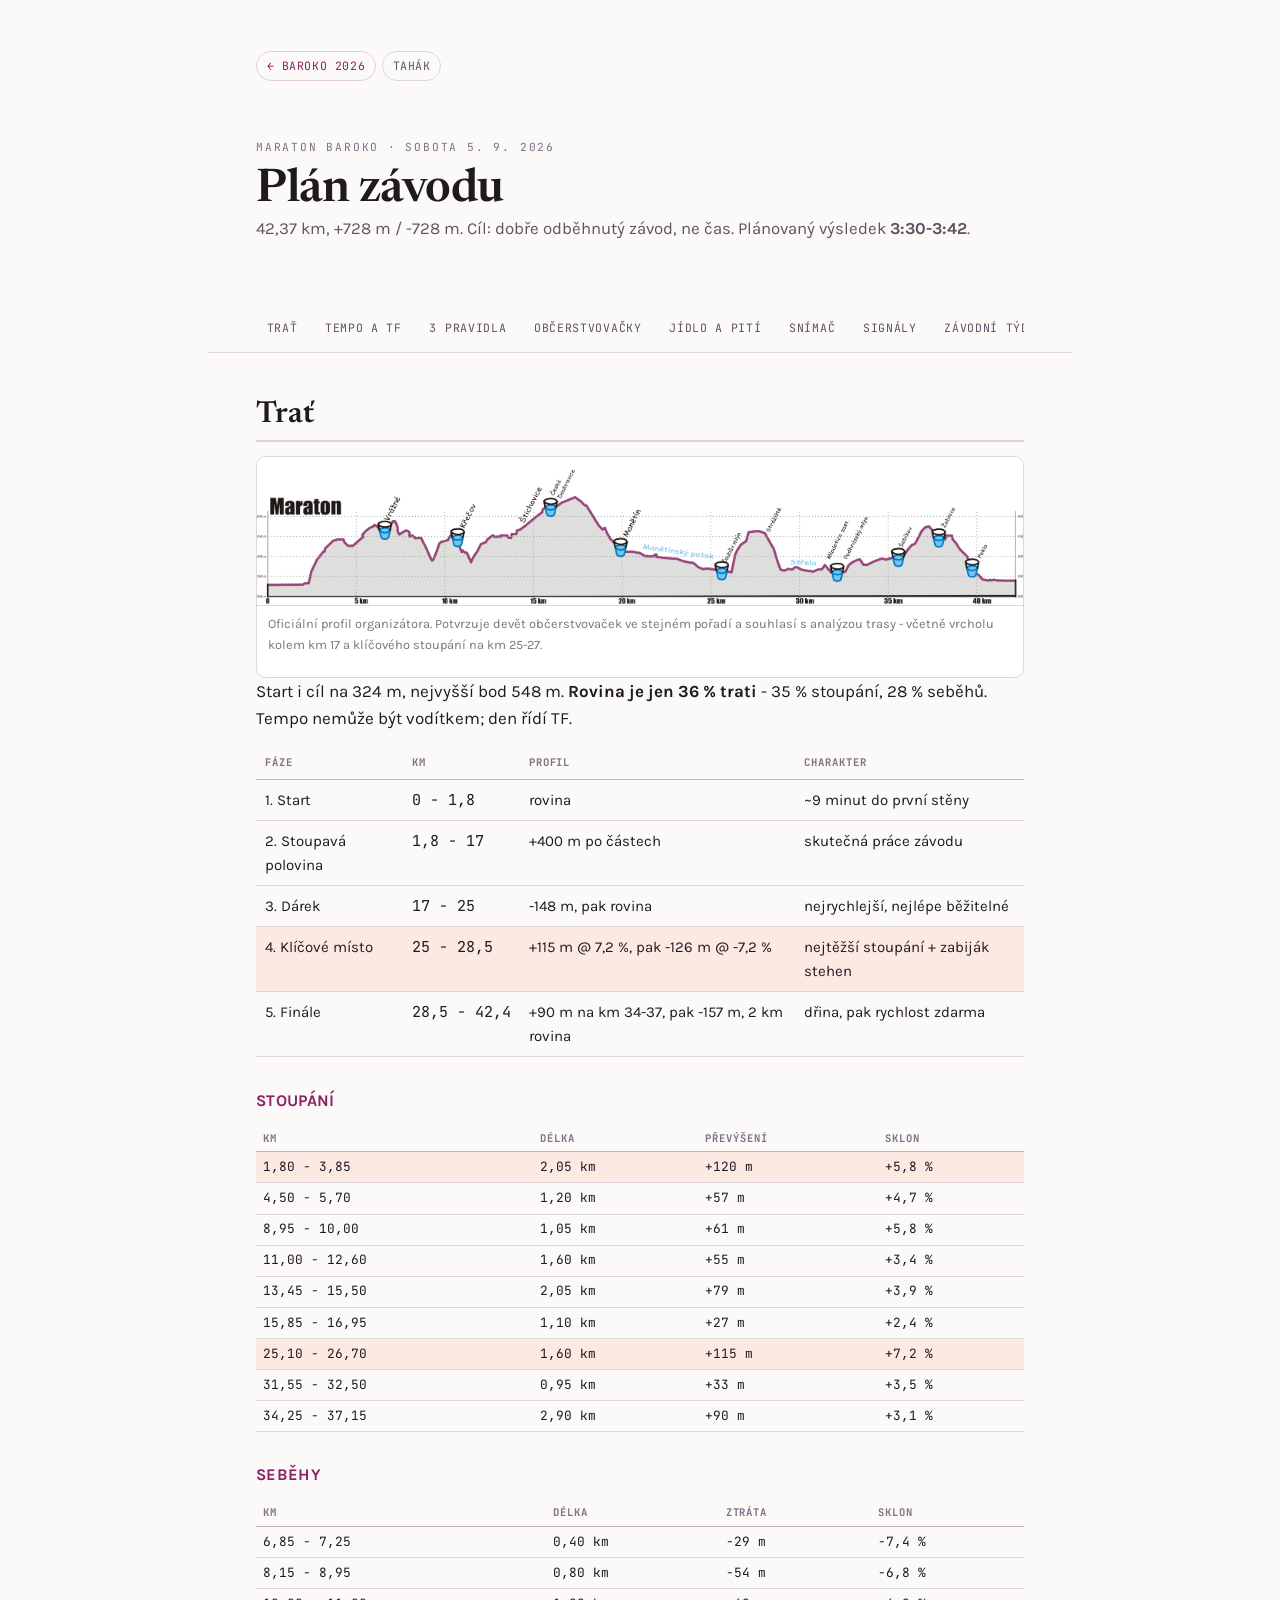
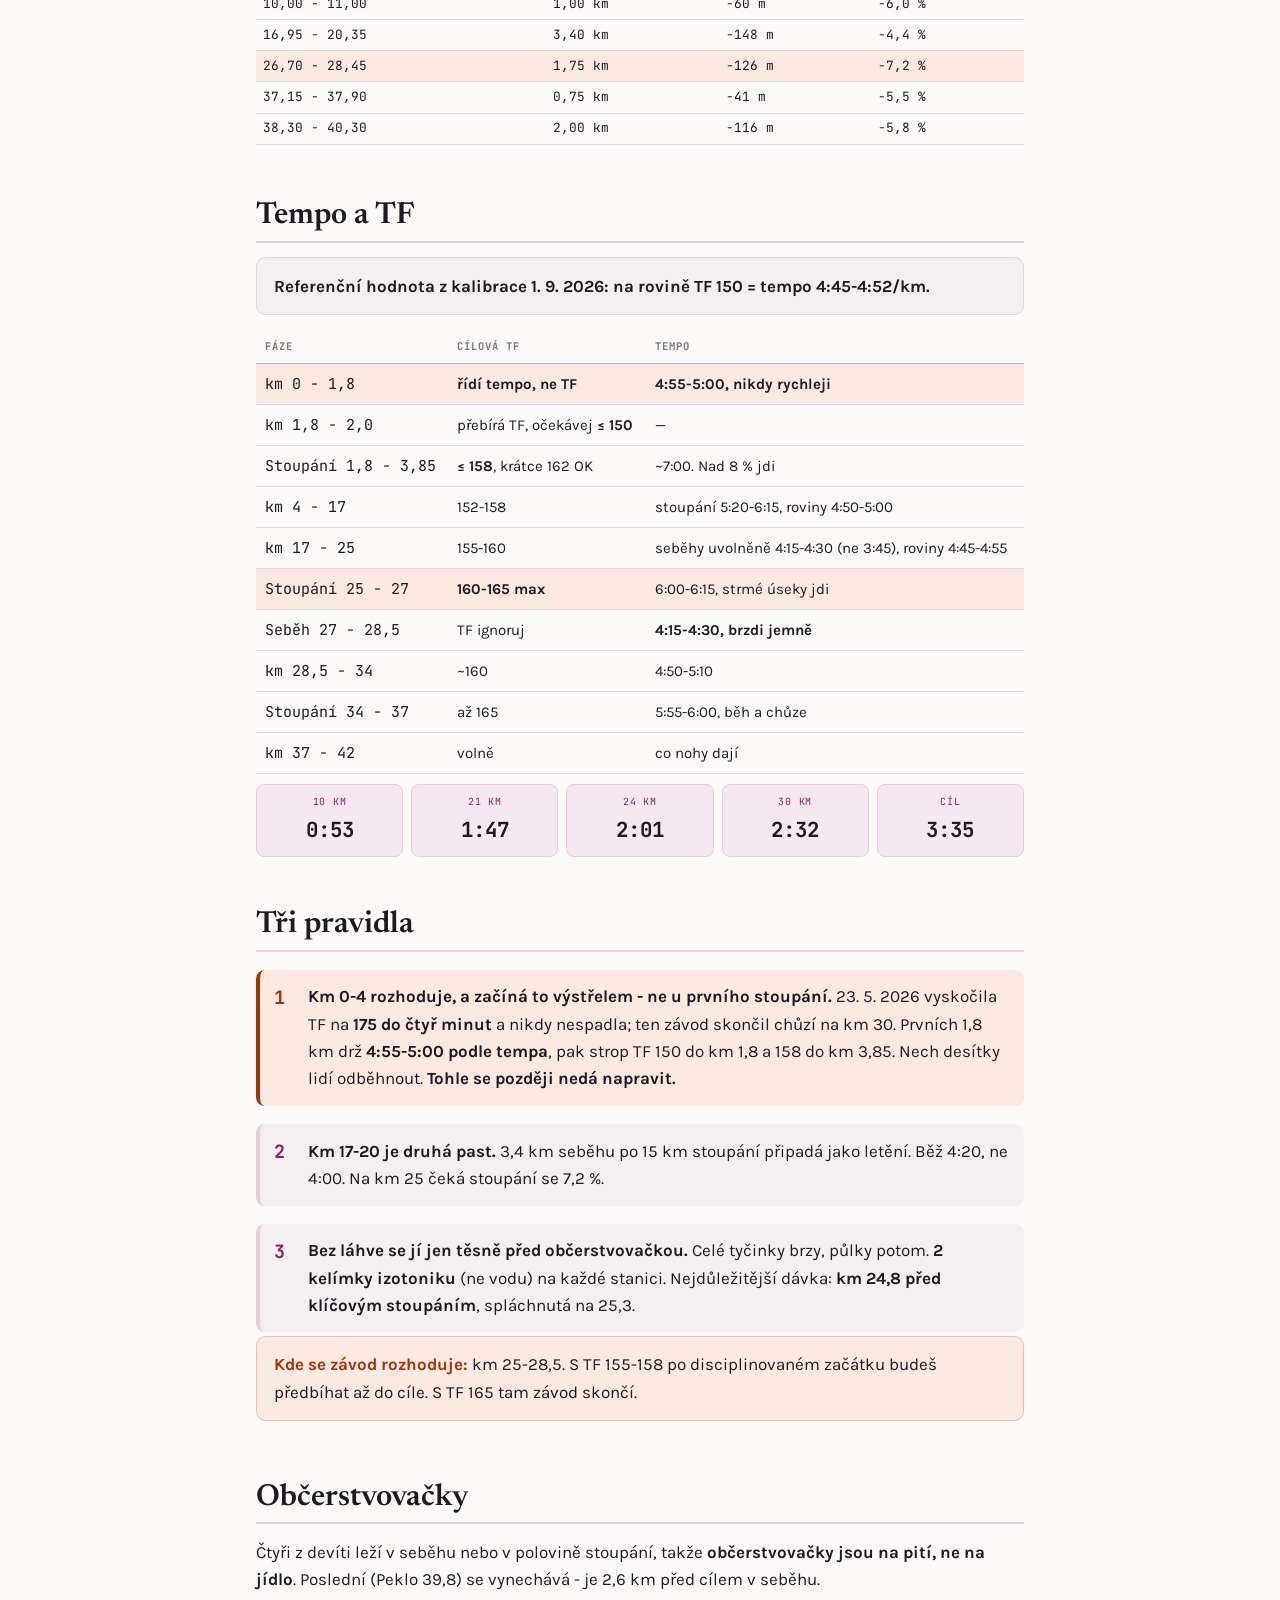
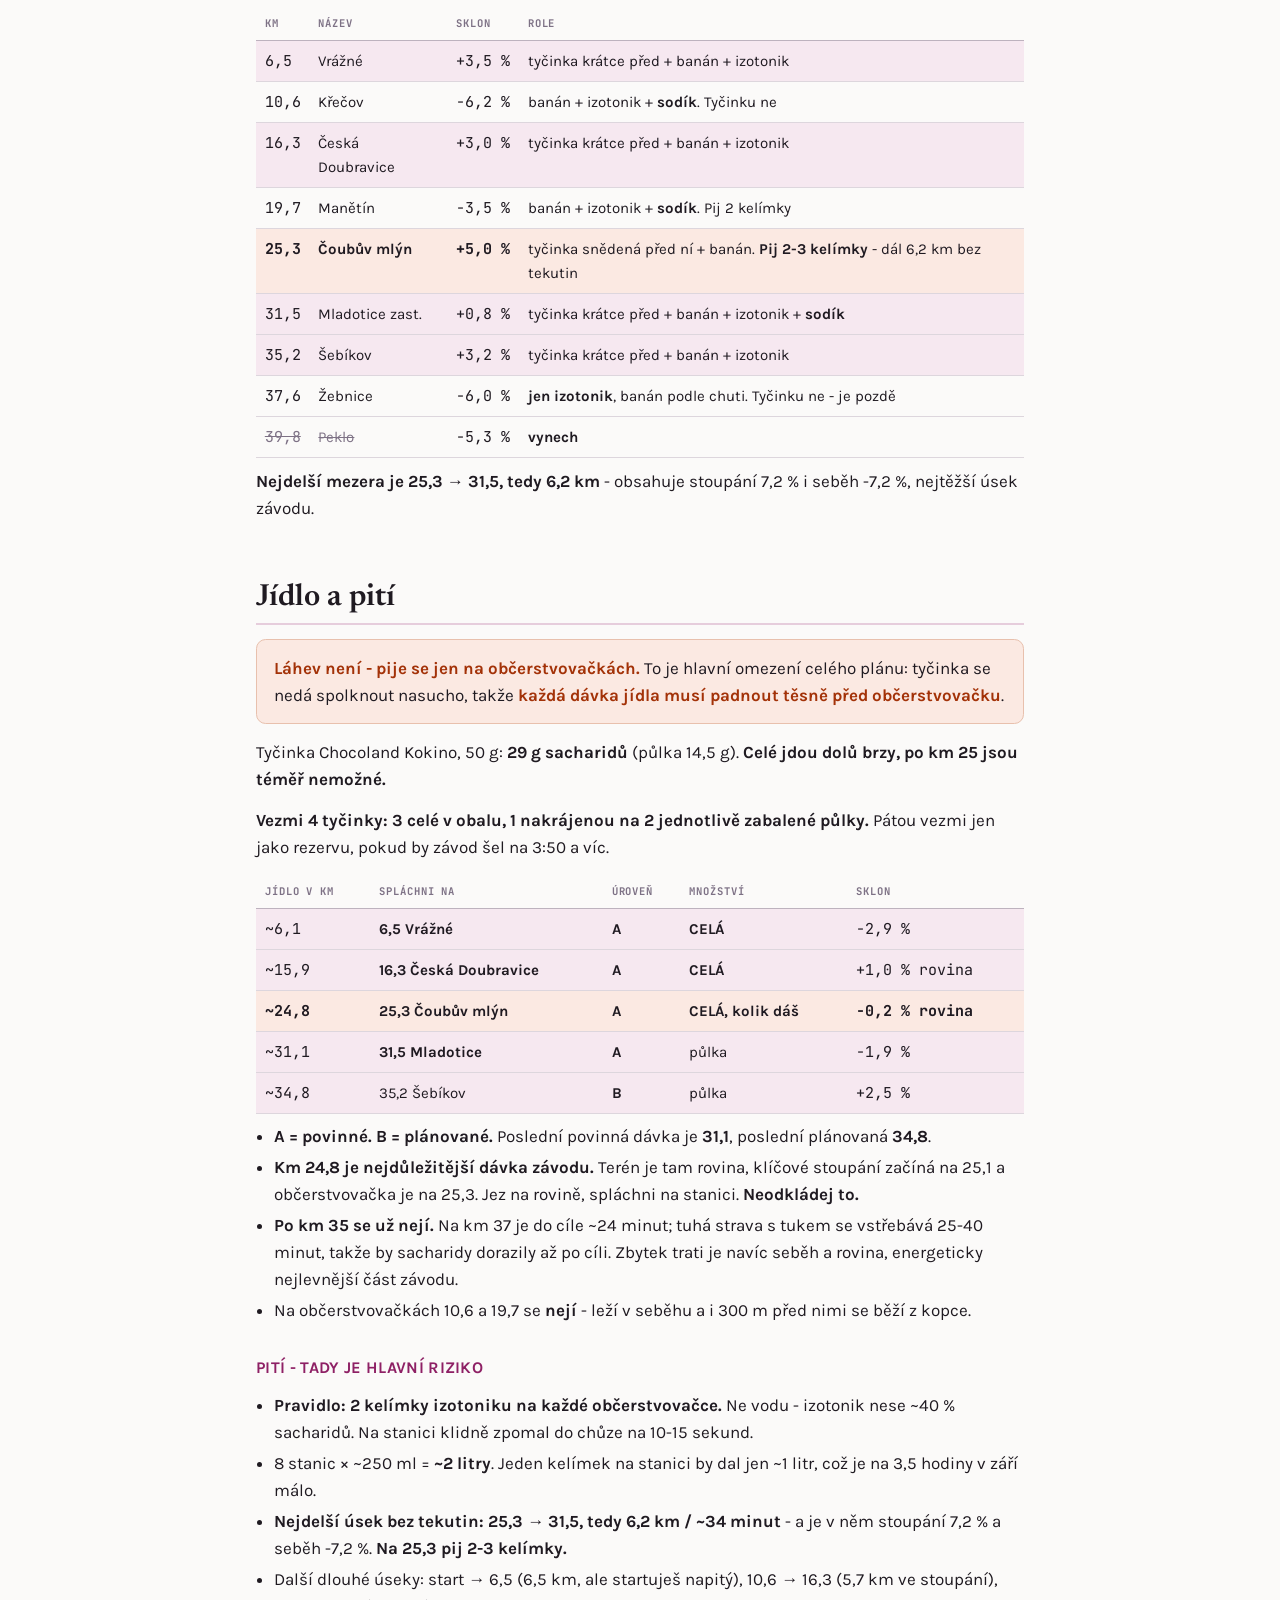
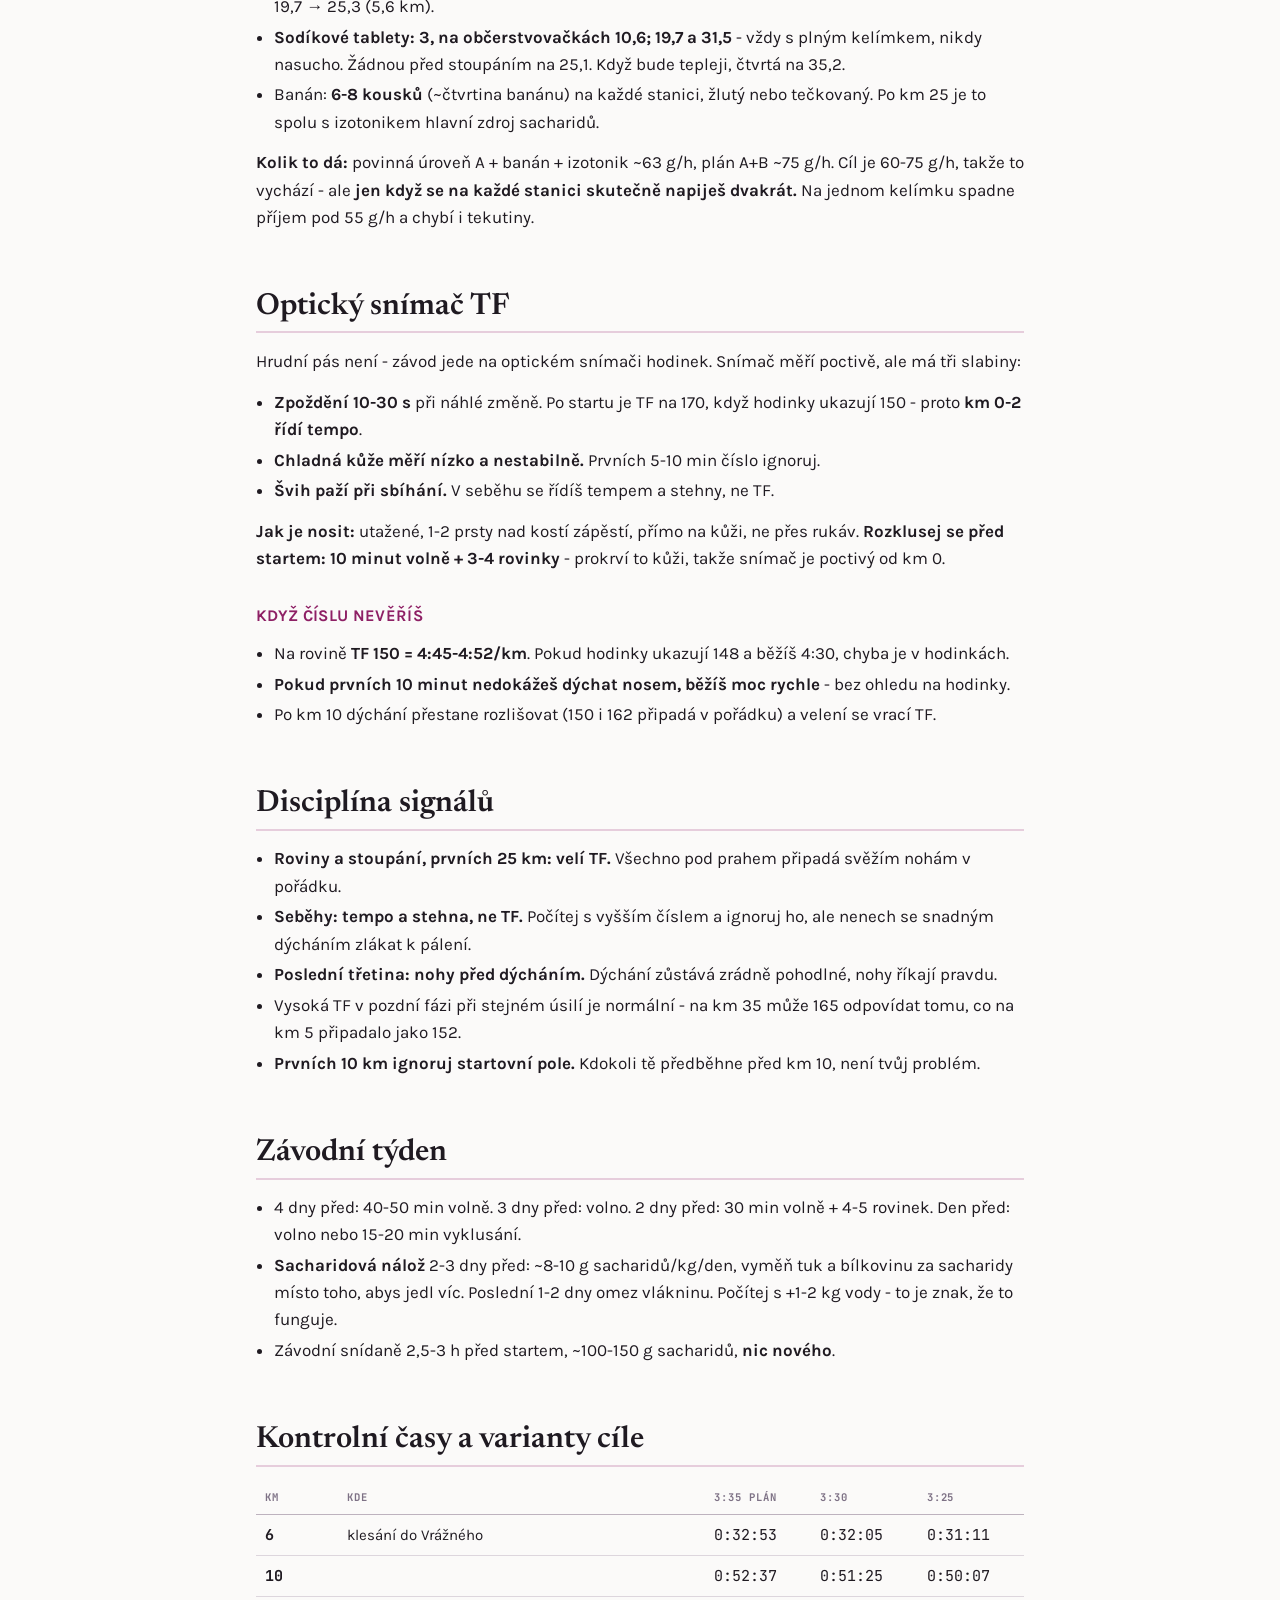
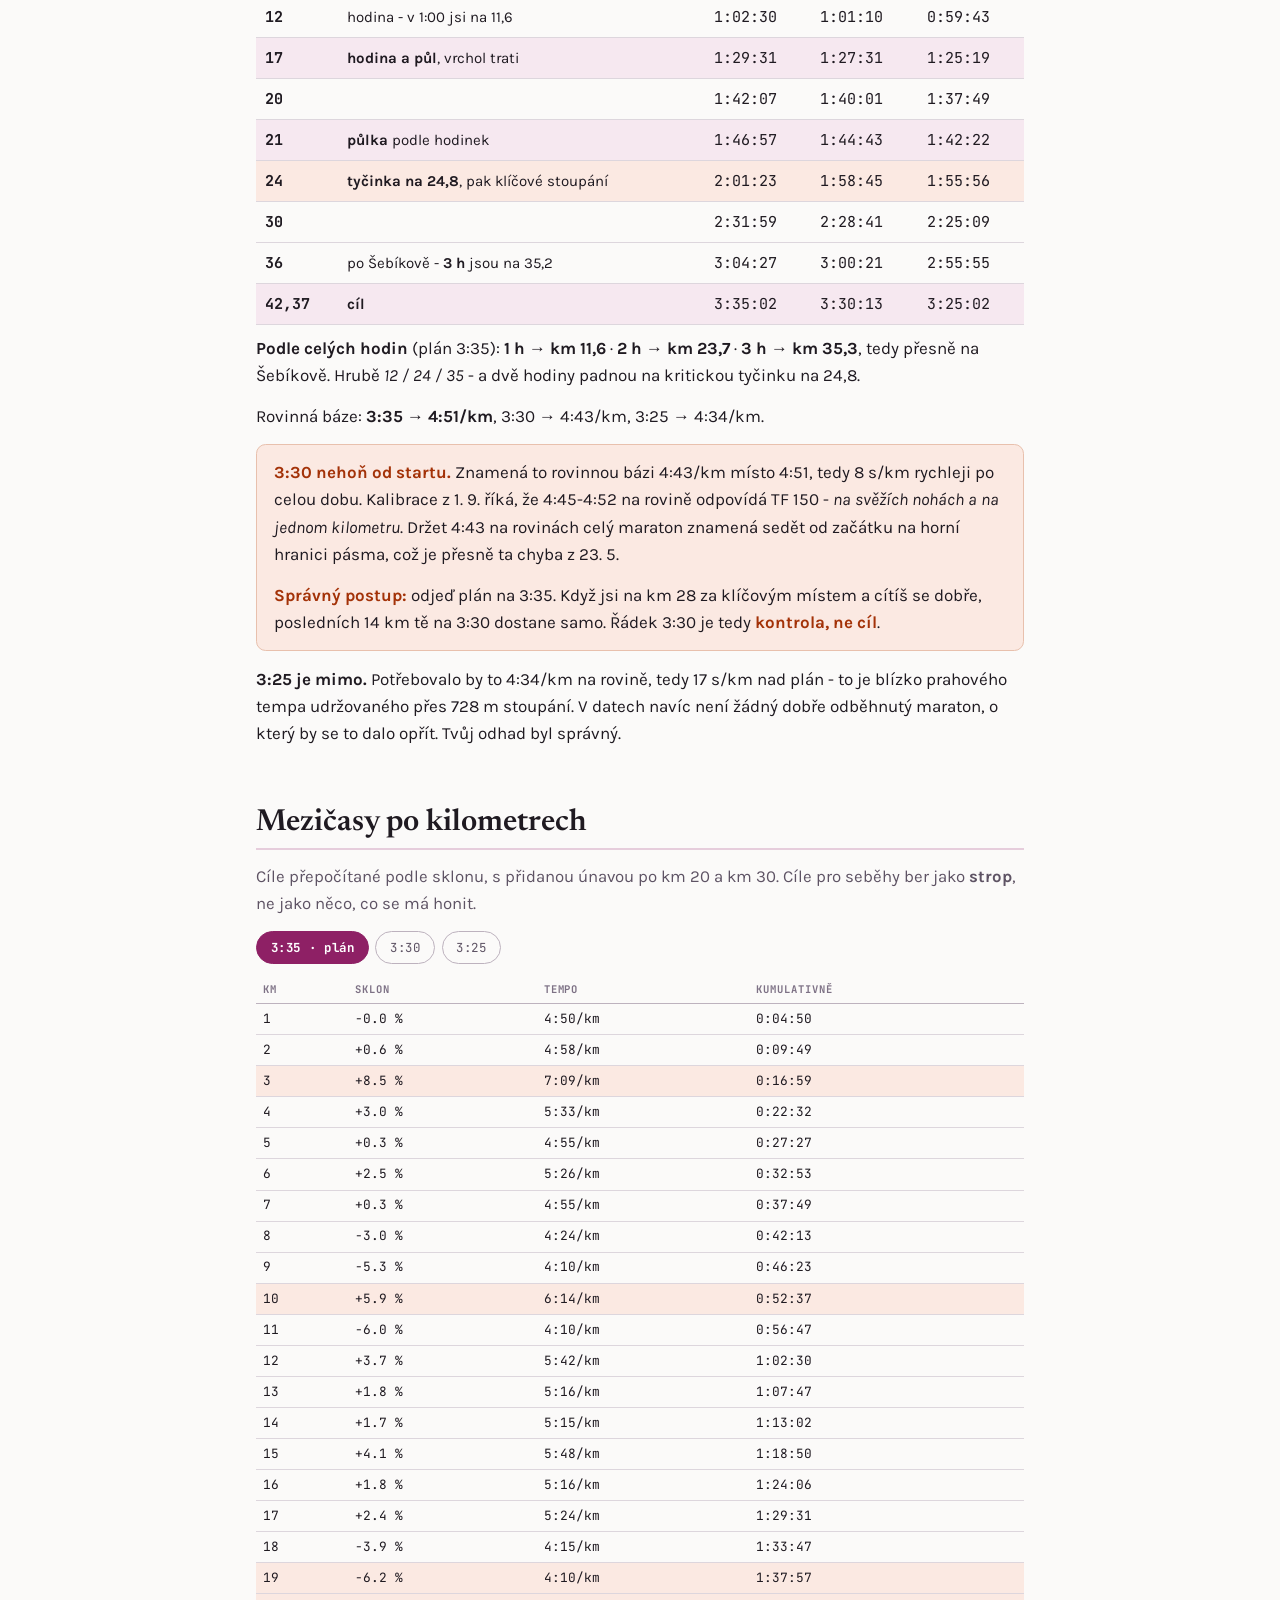
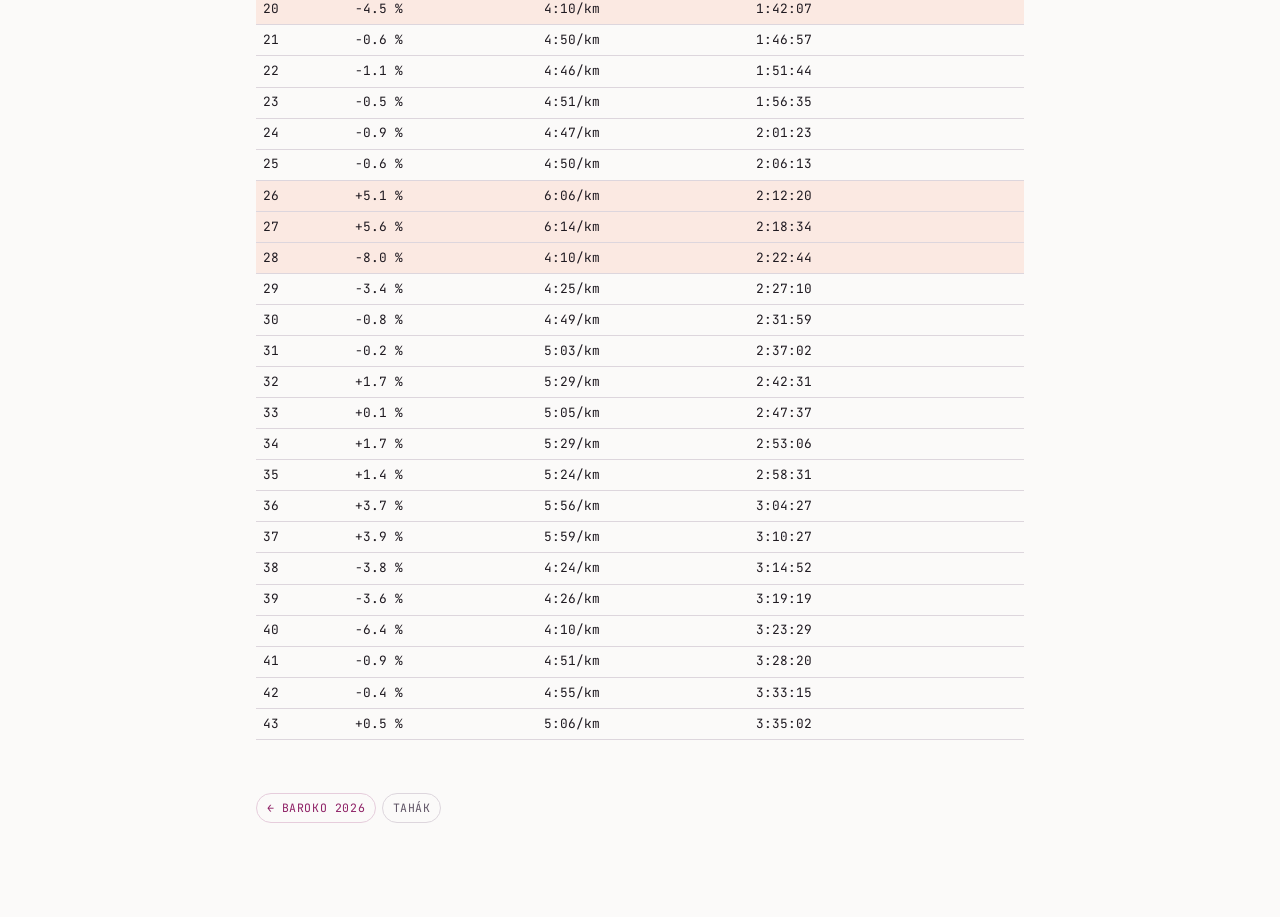
==== plan.html @ 197701ce "Kontrolni body: pridan km 17, odebran km 14, km 38 -> 36 Km 17 vychazi 1:29:31, tedy hodina a pul, a" ====
<!DOCTYPE html>
<html lang="cs">
<head>
<meta charset="utf-8">
<meta name="viewport" content="width=device-width, initial-scale=1">
<title>Plán závodu - Baroko 2026</title>
<link rel="preconnect" href="https://fonts.googleapis.com">
<link rel="preconnect" href="https://fonts.gstatic.com" crossorigin>
<link rel="stylesheet" href="https://fonts.googleapis.com/css2?family=Newsreader:ital,opsz,wght@0,6..72,400;0,6..72,600;1,6..72,400&family=Karla:wght@400;500;700&family=JetBrains+Mono:wght@400;500;700&display=swap">
<link rel="stylesheet" href="style.css">
</head>
<body>
<div class="sheet">

<p class="crumb"><a class="home" href="index.html">&larr; Baroko 2026</a><a href="tahak.html">Tahák</a></p>

<header>
  <p class="kicker">Maraton Baroko &middot; sobota 5. 9. 2026</p>
  <h1>Plán závodu</h1>
  <p class="lede">42,37 km, +728 m / -728 m. Cíl: dobře odběhnutý závod, ne čas.
  Plánovaný výsledek <strong>3:30-3:42</strong>.</p>
</header>

<nav class="top"><ul>
  <li><a href="#trat">Trať</a></li>
  <li><a href="#tempo">Tempo a TF</a></li>
  <li><a href="#pravidla">3 pravidla</a></li>
  <li><a href="#stanice">Občerstvovačky</a></li>
  <li><a href="#jidlo">Jídlo a pití</a></li>
  <li><a href="#snimac">Snímač</a></li>
  <li><a href="#signaly">Signály</a></li>
  <li><a href="#tyden">Závodní týden</a></li>
  <li><a href="#cile">Varianty cíle</a></li>
  <li><a href="#mezicasy">Mezičasy</a></li>
</ul></nav>

<section id="trat">
  <h2>Trať</h2>
  <div class="figure">
    <img src="profile_maraton.png" alt="Profil trati maratonu Baroko s vyznačenými občerstvovačkami">
    <p class="figcap">Oficiální profil organizátora. Potvrzuje devět občerstvovaček ve stejném
      pořadí a souhlasí s analýzou trasy - včetně vrcholu kolem km 17 a klíčového stoupání na km 25-27.</p>
  </div>
  <p>Start i cíl na 324 m, nejvyšší bod 548 m. <strong>Rovina je jen 36 % trati</strong> -
  35 % stoupání, 28 % seběhů. Tempo nemůže být vodítkem; den řídí TF.</p>
  <div class="tw"><table>
    <thead><tr><th>Fáze</th><th class="num">km</th><th>Profil</th><th>Charakter</th></tr></thead>
    <tbody>
      <tr><td>1. Start</td><td class="num">0 - 1,8</td><td>rovina</td><td>~9 minut do první stěny</td></tr>
      <tr><td>2. Stoupavá polovina</td><td class="num">1,8 - 17</td><td>+400 m po částech</td><td>skutečná práce závodu</td></tr>
      <tr><td>3. Dárek</td><td class="num">17 - 25</td><td>-148 m, pak rovina</td><td>nejrychlejší, nejlépe běžitelné</td></tr>
      <tr class="crit"><td>4. Klíčové místo</td><td class="num">25 - 28,5</td><td>+115 m @ 7,2 %, pak -126 m @ -7,2 %</td><td>nejtěžší stoupání + zabiják stehen</td></tr>
      <tr><td>5. Finále</td><td class="num">28,5 - 42,4</td><td>+90 m na km 34-37, pak -157 m, 2 km rovina</td><td>dřina, pak rychlost zdarma</td></tr>
    </tbody>
  </table></div>

  <h3>Stoupání</h3>
  <div class="tw"><table class="compact">
    <thead><tr><th class="num">km</th><th class="num">Délka</th><th class="num">Převýšení</th><th class="num">Sklon</th></tr></thead>
    <tbody>
      <tr class="crit"><td class="num">1,80 - 3,85</td><td class="num">2,05 km</td><td class="num">+120 m</td><td class="num">+5,8 %</td></tr>
      <tr><td class="num">4,50 - 5,70</td><td class="num">1,20 km</td><td class="num">+57 m</td><td class="num">+4,7 %</td></tr>
      <tr><td class="num">8,95 - 10,00</td><td class="num">1,05 km</td><td class="num">+61 m</td><td class="num">+5,8 %</td></tr>
      <tr><td class="num">11,00 - 12,60</td><td class="num">1,60 km</td><td class="num">+55 m</td><td class="num">+3,4 %</td></tr>
      <tr><td class="num">13,45 - 15,50</td><td class="num">2,05 km</td><td class="num">+79 m</td><td class="num">+3,9 %</td></tr>
      <tr><td class="num">15,85 - 16,95</td><td class="num">1,10 km</td><td class="num">+27 m</td><td class="num">+2,4 %</td></tr>
      <tr class="crit"><td class="num">25,10 - 26,70</td><td class="num">1,60 km</td><td class="num">+115 m</td><td class="num">+7,2 %</td></tr>
      <tr><td class="num">31,55 - 32,50</td><td class="num">0,95 km</td><td class="num">+33 m</td><td class="num">+3,5 %</td></tr>
      <tr><td class="num">34,25 - 37,15</td><td class="num">2,90 km</td><td class="num">+90 m</td><td class="num">+3,1 %</td></tr>
    </tbody>
  </table></div>

  <h3>Seběhy</h3>
  <div class="tw"><table class="compact">
    <thead><tr><th class="num">km</th><th class="num">Délka</th><th class="num">Ztráta</th><th class="num">Sklon</th></tr></thead>
    <tbody>
      <tr><td class="num">6,85 - 7,25</td><td class="num">0,40 km</td><td class="num">-29 m</td><td class="num">-7,4 %</td></tr>
      <tr><td class="num">8,15 - 8,95</td><td class="num">0,80 km</td><td class="num">-54 m</td><td class="num">-6,8 %</td></tr>
      <tr><td class="num">10,00 - 11,00</td><td class="num">1,00 km</td><td class="num">-60 m</td><td class="num">-6,0 %</td></tr>
      <tr><td class="num">16,95 - 20,35</td><td class="num">3,40 km</td><td class="num">-148 m</td><td class="num">-4,4 %</td></tr>
      <tr class="crit"><td class="num">26,70 - 28,45</td><td class="num">1,75 km</td><td class="num">-126 m</td><td class="num">-7,2 %</td></tr>
      <tr><td class="num">37,15 - 37,90</td><td class="num">0,75 km</td><td class="num">-41 m</td><td class="num">-5,5 %</td></tr>
      <tr><td class="num">38,30 - 40,30</td><td class="num">2,00 km</td><td class="num">-116 m</td><td class="num">-5,8 %</td></tr>
    </tbody>
  </table></div>
</section>

<section id="tempo">
  <h2>Tempo a TF</h2>
  <div class="box">
    <p><strong>Referenční hodnota z kalibrace 1. 9. 2026: na rovině TF 150 = tempo 4:45-4:52/km.</strong></p>
  </div>
  <div class="tw"><table>
    <thead><tr><th>Fáze</th><th>Cílová TF</th><th>Tempo</th></tr></thead>
    <tbody>
      <tr class="crit"><td class="num">km 0 - 1,8</td><td><strong>řídí tempo, ne TF</strong></td><td><strong>4:55-5:00, nikdy rychleji</strong></td></tr>
      <tr><td class="num">km 1,8 - 2,0</td><td>přebírá TF, očekávej <strong>&le; 150</strong></td><td>&mdash;</td></tr>
      <tr><td class="num">Stoupání 1,8 - 3,85</td><td><strong>&le; 158</strong>, krátce 162 OK</td><td>~7:00. Nad 8 % jdi</td></tr>
      <tr><td class="num">km 4 - 17</td><td>152-158</td><td>stoupání 5:20-6:15, roviny 4:50-5:00</td></tr>
      <tr><td class="num">km 17 - 25</td><td>155-160</td><td>seběhy uvolněně 4:15-4:30 (ne 3:45), roviny 4:45-4:55</td></tr>
      <tr class="crit"><td class="num">Stoupání 25 - 27</td><td><strong>160-165 max</strong></td><td>6:00-6:15, strmé úseky jdi</td></tr>
      <tr><td class="num">Seběh 27 - 28,5</td><td>TF ignoruj</td><td><strong>4:15-4:30, brzdi jemně</strong></td></tr>
      <tr><td class="num">km 28,5 - 34</td><td>~160</td><td>4:50-5:10</td></tr>
      <tr><td class="num">Stoupání 34 - 37</td><td>až 165</td><td>5:55-6:00, běh a chůze</td></tr>
      <tr><td class="num">km 37 - 42</td><td>volně</td><td>co nohy dají</td></tr>
    </tbody>
  </table></div>
  <div class="splits">
    <div><span class="k">10 km</span><span class="v">0:53</span></div>
    <div><span class="k">21 km</span><span class="v">1:47</span></div>
    <div><span class="k">24 km</span><span class="v">2:01</span></div>
    <div><span class="k">30 km</span><span class="v">2:32</span></div>
    <div><span class="k">cíl</span><span class="v">3:35</span></div>
  </div>
</section>

<section id="pravidla">
  <h2>Tři pravidla</h2>
  <ol class="rules">
    <li class="crit"><strong>Km 0-4 rozhoduje, a začíná to výstřelem - ne u prvního stoupání.</strong>
      23. 5. 2026 vyskočila TF na <strong>175 do čtyř minut</strong> a nikdy nespadla; ten závod
      skončil chůzí na km 30. Prvních 1,8 km drž <strong>4:55-5:00 podle tempa</strong>, pak strop
      TF 150 do km 1,8 a 158 do km 3,85. Nech desítky lidí odběhnout.
      <strong>Tohle se později nedá napravit.</strong></li>
    <li><strong>Km 17-20 je druhá past.</strong> 3,4 km seběhu po 15 km stoupání připadá jako
      letění. Běž 4:20, ne 4:00. Na km 25 čeká stoupání se 7,2 %.</li>
    <li><strong>Bez láhve se jí jen těsně před občerstvovačkou.</strong> Celé tyčinky brzy, půlky
      potom. <strong>2 kelímky izotoniku</strong> (ne vodu) na každé stanici. Nejdůležitější dávka:
      <strong>km 24,8 před klíčovým stoupáním</strong>, spláchnutá na 25,3.</li>
  </ol>
  <div class="box warn">
    <p><strong>Kde se závod rozhoduje:</strong> km 25-28,5. S TF 155-158 po disciplinovaném začátku
    budeš předbíhat až do cíle. S TF 165 tam závod skončí.</p>
  </div>
</section>

<section id="stanice">
  <h2>Občerstvovačky</h2>
  <p>Čtyři z devíti leží v seběhu nebo v polovině stoupání, takže <strong>občerstvovačky jsou na
  pití, ne na jídlo</strong>. Poslední (Peklo 39,8) se vynechává - je 2,6 km před cílem v seběhu.</p>
  <div class="tw"><table>
    <thead><tr><th class="num">km</th><th>Název</th><th class="num">Sklon</th><th>Role</th></tr></thead>
    <tbody>
      <tr class="eat"><td class="num">6,5</td><td>Vrážné</td><td class="num">+3,5 %</td><td>tyčinka krátce před + banán + izotonik</td></tr>
      <tr><td class="num">10,6</td><td>Křečov</td><td class="num">-6,2 %</td><td>banán + izotonik + <strong>sodík</strong>. Tyčinku ne</td></tr>
      <tr class="eat"><td class="num">16,3</td><td>Česká Doubravice</td><td class="num">+3,0 %</td><td>tyčinka krátce před + banán + izotonik</td></tr>
      <tr><td class="num">19,7</td><td>Manětín</td><td class="num">-3,5 %</td><td>banán + izotonik + <strong>sodík</strong>. Pij 2 kelímky</td></tr>
      <tr class="crit"><td class="num"><strong>25,3</strong></td><td><strong>Čoubův mlýn</strong></td><td class="num"><strong>+5,0 %</strong></td><td>tyčinka snědená před ní + banán. <strong>Pij 2-3 kelímky</strong> - dál 6,2 km bez tekutin</td></tr>
      <tr class="eat"><td class="num">31,5</td><td>Mladotice zast.</td><td class="num">+0,8 %</td><td>tyčinka krátce před + banán + izotonik + <strong>sodík</strong></td></tr>
      <tr class="eat"><td class="num">35,2</td><td>Šebíkov</td><td class="num">+3,2 %</td><td>tyčinka krátce před + banán + izotonik</td></tr>
      <tr><td class="num">37,6</td><td>Žebnice</td><td class="num">-6,0 %</td><td><strong>jen izotonik</strong>, banán podle chuti. Tyčinku ne - je pozdě</td></tr>
      <tr><td class="num"><s>39,8</s></td><td><s>Peklo</s></td><td class="num">-5,3 %</td><td><strong>vynech</strong></td></tr>
    </tbody>
  </table></div>
  <p><strong>Nejdelší mezera je 25,3 &rarr; 31,5, tedy 6,2 km</strong> - obsahuje stoupání 7,2 %
  i seběh -7,2 %, nejtěžší úsek závodu.</p>
</section>

<section id="jidlo">
  <h2>Jídlo a pití</h2>
  <div class="box warn">
    <p><strong>Láhev není - pije se jen na občerstvovačkách.</strong> To je hlavní omezení celého
    plánu: tyčinka se nedá spolknout nasucho, takže <strong>každá dávka jídla musí padnout těsně
    před občerstvovačku</strong>.</p>
  </div>
  <p>Tyčinka Chocoland Kokino, 50 g: <strong>29 g sacharidů</strong> (půlka 14,5 g).
  <strong>Celé jdou dolů brzy, po km 25 jsou téměř nemožné.</strong></p>
  <p><strong>Vezmi 4 tyčinky: 3 celé v obalu, 1 nakrájenou na 2 jednotlivě zabalené půlky.</strong>
  Pátou vezmi jen jako rezervu, pokud by závod šel na 3:50 a víc.</p>
  <div class="tw"><table>
    <thead><tr><th class="num">Jídlo v km</th><th>Spláchni na</th><th>Úroveň</th><th>Množství</th><th class="num">Sklon</th></tr></thead>
    <tbody>
      <tr class="eat"><td class="num">~6,1</td><td><strong>6,5 Vrážné</strong></td><td><strong>A</strong></td><td><strong>CELÁ</strong></td><td class="num">-2,9 %</td></tr>
      <tr class="eat"><td class="num">~15,9</td><td><strong>16,3 Česká Doubravice</strong></td><td><strong>A</strong></td><td><strong>CELÁ</strong></td><td class="num">+1,0 % rovina</td></tr>
      <tr class="crit"><td class="num"><strong>~24,8</strong></td><td><strong>25,3 Čoubův mlýn</strong></td><td><strong>A</strong></td><td><strong>CELÁ, kolik dáš</strong></td><td class="num"><strong>-0,2 % rovina</strong></td></tr>
      <tr class="eat"><td class="num">~31,1</td><td><strong>31,5 Mladotice</strong></td><td><strong>A</strong></td><td>půlka</td><td class="num">-1,9 %</td></tr>
      <tr class="eat"><td class="num">~34,8</td><td>35,2 Šebíkov</td><td><strong>B</strong></td><td>půlka</td><td class="num">+2,5 %</td></tr>
    </tbody>
  </table></div>
  <ul>
    <li><strong>A = povinné. B = plánované.</strong> Poslední povinná dávka je <strong>31,1</strong>,
      poslední plánovaná <strong>34,8</strong>.</li>
    <li><strong>Km 24,8 je nejdůležitější dávka závodu.</strong> Terén je tam rovina, klíčové
      stoupání začíná na 25,1 a občerstvovačka je na 25,3. Jez na rovině, spláchni na stanici.
      <strong>Neodkládej to.</strong></li>
    <li><strong>Po km 35 se už nejí.</strong> Na km 37 je do cíle ~24 minut; tuhá strava s tukem se
      vstřebává 25-40 minut, takže by sacharidy dorazily až po cíli. Zbytek trati je navíc seběh a
      rovina, energeticky nejlevnější část závodu.</li>
    <li>Na občerstvovačkách 10,6 a 19,7 se <strong>nejí</strong> - leží v seběhu a i 300 m před nimi
      se běží z kopce.</li>
  </ul>

  <h3>Pití - tady je hlavní riziko</h3>
  <ul>
    <li><strong>Pravidlo: 2 kelímky izotoniku na každé občerstvovačce.</strong> Ne vodu - izotonik
      nese ~40 % sacharidů. Na stanici klidně zpomal do chůze na 10-15 sekund.</li>
    <li>8 stanic &times; ~250 ml = <strong>~2 litry</strong>. Jeden kelímek na stanici by dal jen
      ~1 litr, což je na 3,5 hodiny v září málo.</li>
    <li><strong>Nejdelší úsek bez tekutin: 25,3 &rarr; 31,5, tedy 6,2 km / ~34 minut</strong> -
      a je v něm stoupání 7,2 % a seběh -7,2 %. <strong>Na 25,3 pij 2-3 kelímky.</strong></li>
    <li>Další dlouhé úseky: start &rarr; 6,5 (6,5 km, ale startuješ napitý), 10,6 &rarr; 16,3
      (5,7 km ve stoupání), 19,7 &rarr; 25,3 (5,6 km).</li>
    <li><strong>Sodíkové tablety: 3, na občerstvovačkách 10,6; 19,7 a 31,5</strong> - vždy s plným
      kelímkem, nikdy nasucho. Žádnou před stoupáním na 25,1. Když bude tepleji, čtvrtá na 35,2.</li>
    <li>Banán: <strong>6-8 kousků</strong> (~čtvrtina banánu) na každé stanici, žlutý nebo
      tečkovaný. Po km 25 je to spolu s izotonikem hlavní zdroj sacharidů.</li>
  </ul>
  <p><strong>Kolik to dá:</strong> povinná úroveň A + banán + izotonik ~63 g/h, plán A+B ~75 g/h.
  Cíl je 60-75 g/h, takže to vychází - ale <strong>jen když se na každé stanici skutečně napiješ
  dvakrát.</strong> Na jednom kelímku spadne příjem pod 55 g/h a chybí i tekutiny.</p>
</section>

<section id="snimac">
  <h2>Optický snímač TF</h2>
  <p>Hrudní pás není - závod jede na optickém snímači hodinek. Snímač měří poctivě, ale má tři
  slabiny:</p>
  <ul>
    <li><strong>Zpoždění 10-30 s</strong> při náhlé změně. Po startu je TF na 170, když hodinky
      ukazují 150 - proto <strong>km 0-2 řídí tempo</strong>.</li>
    <li><strong>Chladná kůže měří nízko a nestabilně.</strong> Prvních 5-10 min číslo ignoruj.</li>
    <li><strong>Švih paží při sbíhání.</strong> V seběhu se řídíš tempem a stehny, ne TF.</li>
  </ul>
  <p><strong>Jak je nosit:</strong> utažené, 1-2 prsty nad kostí zápěstí, přímo na kůži, ne přes
  rukáv. <strong>Rozklusej se před startem: 10 minut volně + 3-4 rovinky</strong> - prokrví to kůži,
  takže snímač je poctivý od km 0.</p>
  <h3>Když číslu nevěříš</h3>
  <ul>
    <li>Na rovině <strong>TF 150 = 4:45-4:52/km</strong>. Pokud hodinky ukazují 148 a běžíš 4:30,
      chyba je v hodinkách.</li>
    <li><strong>Pokud prvních 10 minut nedokážeš dýchat nosem, běžíš moc rychle</strong> - bez
      ohledu na hodinky.</li>
    <li>Po km 10 dýchání přestane rozlišovat (150 i 162 připadá v pořádku) a velení se vrací TF.</li>
  </ul>
</section>

<section id="signaly">
  <h2>Disciplína signálů</h2>
  <ul>
    <li><strong>Roviny a stoupání, prvních 25 km: velí TF.</strong> Všechno pod prahem připadá
      svěžím nohám v pořádku.</li>
    <li><strong>Seběhy: tempo a stehna, ne TF.</strong> Počítej s vyšším číslem a ignoruj ho, ale
      nenech se snadným dýcháním zlákat k pálení.</li>
    <li><strong>Poslední třetina: nohy před dýcháním.</strong> Dýchání zůstává zrádně pohodlné,
      nohy říkají pravdu.</li>
    <li>Vysoká TF v pozdní fázi při stejném úsilí je normální - na km 35 může 165 odpovídat tomu,
      co na km 5 připadalo jako 152.</li>
    <li><strong>Prvních 10 km ignoruj startovní pole.</strong> Kdokoli tě předběhne před km 10,
      není tvůj problém.</li>
  </ul>
</section>

<section id="tyden">
  <h2>Závodní týden</h2>
  <ul>
    <li>4 dny před: 40-50 min volně. 3 dny před: volno. 2 dny před: 30 min volně + 4-5 rovinek.
      Den před: volno nebo 15-20 min vyklusání.</li>
    <li><strong>Sacharidová nálož</strong> 2-3 dny před: ~8-10 g sacharidů/kg/den, vyměň tuk a
      bílkovinu za sacharidy místo toho, abys jedl víc. Poslední 1-2 dny omez vlákninu.
      Počítej s +1-2 kg vody - to je znak, že to funguje.</li>
    <li>Závodní snídaně 2,5-3 h před startem, ~100-150 g sacharidů, <strong>nic nového</strong>.</li>
  </ul>
</section>

<section id="cile">
  <h2>Kontrolní časy a varianty cíle</h2>
  <div class="tw"><table>
    <thead><tr><th class="num">km</th><th>Kde</th><th class="num">3:35 plán</th><th class="num">3:30</th><th class="num">3:25</th></tr></thead>
    <tbody>
      <tr><td class="num"><strong>6</strong></td><td>klesání do Vrážného</td><td class="num">0:32:53</td><td class="num">0:32:05</td><td class="num">0:31:11</td></tr>
      <tr><td class="num"><strong>10</strong></td><td></td><td class="num">0:52:37</td><td class="num">0:51:25</td><td class="num">0:50:07</td></tr>
      <tr><td class="num"><strong>12</strong></td><td>hodina - v 1:00 jsi na 11,6</td><td class="num">1:02:30</td><td class="num">1:01:10</td><td class="num">0:59:43</td></tr>
      <tr class="eat"><td class="num"><strong>17</strong></td><td><strong>hodina a půl</strong>, vrchol trati</td><td class="num">1:29:31</td><td class="num">1:27:31</td><td class="num">1:25:19</td></tr>
      <tr><td class="num"><strong>20</strong></td><td></td><td class="num">1:42:07</td><td class="num">1:40:01</td><td class="num">1:37:49</td></tr>
      <tr class="eat"><td class="num"><strong>21</strong></td><td><strong>půlka</strong> podle hodinek</td><td class="num">1:46:57</td><td class="num">1:44:43</td><td class="num">1:42:22</td></tr>
      <tr class="crit"><td class="num"><strong>24</strong></td><td><strong>tyčinka na 24,8</strong>, pak klíčové stoupání</td><td class="num">2:01:23</td><td class="num">1:58:45</td><td class="num">1:55:56</td></tr>
      <tr><td class="num"><strong>30</strong></td><td></td><td class="num">2:31:59</td><td class="num">2:28:41</td><td class="num">2:25:09</td></tr>
      <tr><td class="num"><strong>36</strong></td><td>po Šebíkově - <strong>3 h</strong> jsou na 35,2</td><td class="num">3:04:27</td><td class="num">3:00:21</td><td class="num">2:55:55</td></tr>
      <tr class="eat"><td class="num"><strong>42,37</strong></td><td><strong>cíl</strong></td><td class="num">3:35:02</td><td class="num">3:30:13</td><td class="num">3:25:02</td></tr>
    </tbody>
  </table></div>
  <p><strong>Podle celých hodin</strong> (plán 3:35): <strong>1 h &rarr; km 11,6</strong> &middot;
  <strong>2 h &rarr; km 23,7</strong> &middot; <strong>3 h &rarr; km 35,3</strong>, tedy přesně na
  Šebíkově. Hrubě <em>12 / 24 / 35</em> - a dvě hodiny padnou na kritickou tyčinku na 24,8.</p>
  <p>Rovinná báze: <strong>3:35 &rarr; 4:51/km</strong>, 3:30 &rarr; 4:43/km, 3:25 &rarr; 4:34/km.</p>

  <div class="box warn">
    <p><strong>3:30 nehoň od startu.</strong> Znamená to rovinnou bázi 4:43/km místo 4:51, tedy
    8 s/km rychleji po celou dobu. Kalibrace z 1. 9. říká, že 4:45-4:52 na rovině odpovídá TF 150 -
    <em>na svěžích nohách a na jednom kilometru</em>. Držet 4:43 na rovinách celý maraton znamená
    sedět od začátku na horní hranici pásma, což je přesně ta chyba z 23. 5.</p>
    <p><strong>Správný postup:</strong> odjeď plán na 3:35. Když jsi na km 28 za klíčovým místem
    a cítíš se dobře, posledních 14 km tě na 3:30 dostane samo. Řádek 3:30 je tedy
    <strong>kontrola, ne cíl</strong>.</p>
  </div>

  <p><strong>3:25 je mimo.</strong> Potřebovalo by to 4:34/km na rovině, tedy 17 s/km nad plán -
  to je blízko prahového tempa udržovaného přes 728 m stoupání. V datech navíc není žádný dobře
  odběhnutý maraton, o který by se to dalo opřít. Tvůj odhad byl správný.</p>
</section>

<section id="mezicasy">
  <h2>Mezičasy po kilometrech</h2>
  <p class="lede">Cíle přepočítané podle sklonu, s přidanou únavou po km 20 a km 30.
  Cíle pro seběhy ber jako <strong>strop</strong>, ne jako něco, co se má honit.</p>
  <div class="toggle" role="group" aria-label="Varianta cíle">
    <button type="button" data-t="335" aria-pressed="true">3:35 &middot; plán</button>
    <button type="button" data-t="330" aria-pressed="false">3:30</button>
    <button type="button" data-t="325" aria-pressed="false">3:25</button>
  </div>
  <div class="tw"><table class="compact">
    <thead><tr><th class="num">km</th><th class="num">Sklon</th><th class="num">Tempo</th><th class="num">Kumulativně</th></tr></thead>
    <tbody id="splits-body"></tbody>
  </table></div>
</section>

<p class="crumb"><a class="home" href="index.html">&larr; Baroko 2026</a><a href="tahak.html">Tahák</a></p>

</div>
<script>
const GRADES=`1 -0.0|2 +0.6|3 +8.5|4 +3.0|5 +0.3|6 +2.5|7 +0.3|8 -3.0|9 -5.3|10 +5.9|11 -6.0|12 +3.7|13 +1.8|14 +1.7|15 +4.1|16 +1.8|17 +2.4|18 -3.9|19 -6.2|20 -4.5|21 -0.6|22 -1.1|23 -0.5|24 -0.9|25 -0.6|26 +5.1|27 +5.6|28 -8.0|29 -3.4|30 -0.8|31 -0.2|32 +1.7|33 +0.1|34 +1.7|35 +1.4|36 +3.7|37 +3.9|38 -3.8|39 -3.6|40 -6.4|41 -0.9|42 -0.4|43 +0.5`;
const T={"335":`4:50 0:04:50|4:58 0:09:49|7:09 0:16:59|5:33 0:22:32|4:55 0:27:27|5:26 0:32:53|4:55 0:37:49|4:24 0:42:13|4:10 0:46:23|6:14 0:52:37|4:10 0:56:47|5:42 1:02:30|5:16 1:07:47|5:15 1:13:02|5:48 1:18:50|5:16 1:24:06|5:24 1:29:31|4:15 1:33:47|4:10 1:37:57|4:10 1:42:07|4:50 1:46:57|4:46 1:51:44|4:51 1:56:35|4:47 2:01:23|4:50 2:06:13|6:06 2:12:20|6:14 2:18:34|4:10 2:22:44|4:25 2:27:10|4:49 2:31:59|5:03 2:37:02|5:29 2:42:31|5:05 2:47:37|5:29 2:53:06|5:24 2:58:31|5:56 3:04:27|5:59 3:10:27|4:24 3:14:52|4:26 3:19:19|4:10 3:23:29|4:51 3:28:20|4:55 3:33:15|5:06 3:35:02`,"330":`4:42 0:04:42|4:50 0:09:33|7:01 0:16:35|5:25 0:22:00|4:47 0:26:47|5:18 0:32:05|4:47 0:36:53|4:16 0:41:09|4:10 0:45:19|6:06 0:51:25|4:10 0:55:35|5:34 1:01:10|5:08 1:06:19|5:07 1:11:26|5:40 1:17:06|5:08 1:22:14|5:16 1:27:31|4:10 1:31:41|4:10 1:35:51|4:10 1:40:01|4:42 1:44:43|4:38 1:49:21|4:43 1:54:05|4:39 1:58:45|4:42 2:03:27|5:58 2:09:26|6:06 2:15:32|4:10 2:19:42|4:17 2:24:00|4:41 2:28:41|4:55 2:33:36|5:21 2:38:57|4:57 2:43:55|5:21 2:49:16|5:16 2:54:33|5:48 3:00:21|5:51 3:06:13|4:16 3:10:29|4:18 3:14:48|4:10 3:18:58|4:43 3:23:42|4:47 3:28:29|4:58 3:30:13`,"325":`4:33 0:04:33|4:41 0:09:15|6:52 0:16:08|5:16 0:21:24|4:38 0:26:02|5:09 0:31:11|4:38 0:35:50|4:10 0:40:00|4:10 0:44:10|5:57 0:50:07|4:10 0:54:17|5:25 0:59:43|4:59 1:04:42|4:58 1:09:41|5:31 1:15:12|4:59 1:20:11|5:07 1:25:19|4:10 1:29:29|4:10 1:33:39|4:10 1:37:49|4:33 1:42:22|4:29 1:46:51|4:34 1:51:26|4:30 1:55:56|4:33 2:00:29|5:49 2:06:19|5:57 2:12:17|4:10 2:16:27|4:10 2:20:37|4:32 2:25:09|4:46 2:29:55|5:12 2:35:07|4:48 2:39:56|5:12 2:45:08|5:07 2:50:16|5:39 2:55:55|5:42 3:01:38|4:10 3:05:48|4:10 3:09:58|4:10 3:14:08|4:34 3:18:42|4:38 3:23:20|4:49 3:25:02`};
const CRIT=new Set([3,10,19,20,26,27,28]);
const body=document.getElementById('splits-body');
function render(tag){
  const g=GRADES.split('|'), t=T[tag].split('|');
  body.innerHTML=g.map((row,i)=>{
    const [km,grade]=row.split(' '), [pace,cum]=t[i].split(' ');
    return `<tr${CRIT.has(+km)?' class="crit"':''}><td class="num">${km}</td>`+
           `<td class="num">${grade} %</td><td class="num">${pace}/km</td><td class="num">${cum}</td></tr>`;
  }).join('');
}
document.querySelectorAll('.toggle button').forEach(b=>b.addEventListener('click',()=>{
  document.querySelectorAll('.toggle button').forEach(x=>x.setAttribute('aria-pressed',String(x===b)));
  render(b.dataset.t);
}));
render('335');
</script>
</body>
</html>
---- style.css ----
:root{
  color-scheme:light;
  --paper:#fbfaf9;
  --surface:#f3f0f2;
  --ink:#1f1a21;
  --muted:#5e5364;
  --faint:#7d7185;
  --rule:#ddd6dd;
  --rule-strong:#bdb2be;
  --accent:#8e2065;
  --accent-soft:#f6e8f0;
  --accent-mid:#e6cddc;
  --warn:#a33208;
  --warn-soft:#fbe9e2;
  --mono:"JetBrains Mono",ui-monospace,monospace;
}
*{box-sizing:border-box}
body{
  margin:0;background:var(--paper);color:var(--ink);
  font-family:"Karla","Helvetica Neue",Arial,sans-serif;
  font-size:17px;line-height:1.6;-webkit-font-smoothing:antialiased;
}
img{max-width:100%;display:block}
.sheet{max-width:54rem;margin:0 auto;padding:clamp(1.5rem,4vw,3.5rem) clamp(1rem,4vw,3rem) 5rem;
       display:flex;flex-direction:column;gap:2.75rem}
.sheet.narrow{max-width:42rem}

h1{font-family:"Newsreader",Georgia,serif;font-weight:600;font-size:clamp(2rem,7vw,2.9rem);
   line-height:1.1;margin:0;letter-spacing:-.01em}
h2{font-family:"Newsreader",Georgia,serif;font-weight:600;font-size:clamp(1.45rem,4.5vw,1.9rem);
   line-height:1.2;margin:0 0 .9rem;padding-bottom:.4rem;border-bottom:2px solid var(--accent-mid)}
h3{font-family:"Karla",sans-serif;font-weight:700;font-size:1.02rem;margin:1.9rem 0 .7rem;
   letter-spacing:.02em;text-transform:uppercase;color:var(--accent)}
p{margin:0 0 .85rem}
a{color:var(--accent)}
ul{margin:0 0 .85rem;padding-left:1.15rem}
li{margin:.22rem 0}
code{font-family:var(--mono);font-size:.9em;background:var(--surface);padding:.1em .35em;border-radius:.25em}
s{color:var(--faint)}
.lede{color:var(--muted);font-size:1.05rem}
.kicker{font-family:var(--mono);font-size:.7rem;letter-spacing:.16em;text-transform:uppercase;
        color:var(--faint);margin:0 0 .5rem}
section{scroll-margin-top:4.5rem}
hr.big{border:0;border-top:2px solid var(--accent-mid);margin:1rem 0 0}

/* breadcrumb / page switch */
.crumb{display:flex;flex-wrap:wrap;gap:.4rem;align-items:center;font-family:var(--mono);
       font-size:.72rem;letter-spacing:.05em;text-transform:uppercase}
.crumb a{text-decoration:none;color:var(--muted);padding:.3rem .6rem;border-radius:99px;
         border:1px solid var(--rule)}
.crumb a:hover,.crumb a:focus{background:var(--accent-soft);color:var(--accent);border-color:var(--accent-mid)}
.crumb a.home{border-color:var(--accent-mid);color:var(--accent)}

/* sticky section nav */
nav.top{position:sticky;top:0;z-index:20;background:rgba(251,250,249,.94);
        backdrop-filter:blur(8px);border-bottom:1px solid var(--rule);
        margin:0 calc(-1*clamp(1rem,4vw,3rem));padding:.55rem clamp(1rem,4vw,3rem)}
nav.top ul{list-style:none;display:flex;gap:.4rem;margin:0;padding:0;overflow-x:auto;scrollbar-width:none}
nav.top ul::-webkit-scrollbar{display:none}
nav.top a{font-family:var(--mono);font-size:.72rem;letter-spacing:.06em;text-transform:uppercase;
          text-decoration:none;color:var(--muted);padding:.35rem .6rem;border-radius:99px;
          white-space:nowrap;border:1px solid transparent}
nav.top a:hover,nav.top a:focus{background:var(--accent-soft);color:var(--accent);border-color:var(--accent-mid)}

/* index cards */
.cards{display:grid;gap:1rem;grid-template-columns:1fr}
@media(min-width:38rem){.cards{grid-template-columns:1fr 1fr}}
.card{display:flex;flex-direction:column;gap:.5rem;text-decoration:none;color:inherit;
      background:var(--surface);border:1px solid var(--rule);border-radius:.7rem;padding:1.2rem 1.3rem;
      transition:border-color .12s,background .12s}
.card:hover,.card:focus{border-color:var(--accent);background:var(--accent-soft)}
.card .tag{font-family:var(--mono);font-size:.64rem;letter-spacing:.14em;text-transform:uppercase;color:var(--accent)}
.card .name{font-family:"Newsreader",Georgia,serif;font-size:1.5rem;font-weight:600;line-height:1.15}
.card .desc{font-size:.94rem;color:var(--muted)}
.card .go{font-family:var(--mono);font-size:.72rem;color:var(--accent);margin-top:.2rem}

/* splits strip */
.splits{display:grid;grid-template-columns:repeat(5,1fr);gap:.5rem;margin:0 0 .4rem}
.splits div{background:var(--accent-soft);border:1px solid var(--accent-mid);border-radius:.5rem;
            padding:.6rem .3rem;text-align:center}
.splits .k{display:block;font-family:var(--mono);font-size:.62rem;letter-spacing:.08em;
           text-transform:uppercase;color:var(--accent);margin-bottom:.15rem}
.splits .v{display:block;font-family:var(--mono);font-weight:700;
           font-size:clamp(.95rem,3.4vw,1.3rem);color:var(--ink)}

/* rules */
ol.rules{list-style:none;counter-reset:r;margin:0;padding:0;display:flex;flex-direction:column;gap:.7rem}
ol.rules li{counter-increment:r;position:relative;padding:.85rem 1rem .85rem 3rem;
            background:var(--surface);border-radius:.55rem;border-left:4px solid var(--accent-mid)}
ol.rules li::before{content:counter(r);position:absolute;left:.9rem;top:.8rem;
            font-family:var(--mono);font-weight:700;font-size:1.15rem;color:var(--accent)}
ol.rules li.crit{background:var(--warn-soft);border-left-color:var(--warn)}
ol.rules li.crit::before{color:var(--warn)}

/* tables */
.tw{overflow-x:auto;-webkit-overflow-scrolling:touch;margin:0 0 .6rem}
table{border-collapse:collapse;width:100%;font-size:.94rem}
th,td{text-align:left;padding:.5rem .55rem;border-bottom:1px solid var(--rule);vertical-align:top}
thead th{font-family:var(--mono);font-size:.66rem;letter-spacing:.09em;text-transform:uppercase;
         color:var(--faint);border-bottom:1.5px solid var(--rule-strong);white-space:nowrap}
tbody tr.crit{background:var(--warn-soft)}
tbody tr.eat{background:var(--accent-soft)}
td.num,th.num{font-family:var(--mono);white-space:nowrap}
.compact{font-size:.8rem}
.compact th,.compact td{padding:.3rem .45rem}

/* km-by-km: table on wide, cards on narrow */
.kmk tbody tr{border-bottom:1px solid var(--rule)}
@media (max-width:47rem){
  .kmk thead{display:none}
  .kmk,.kmk tbody,.kmk tr,.kmk td{display:block;width:100%}
  .kmk{font-size:1rem}
  .kmk tbody tr{margin:0 0 .6rem;padding:.7rem .85rem;background:var(--surface);
                border-radius:.55rem;border:1px solid var(--rule)}
  .kmk tbody tr.crit{background:var(--warn-soft);border-color:#e8c0ad}
  .kmk tbody tr.eat{background:var(--accent-soft);border-color:var(--accent-mid)}
  .kmk td{border:0;padding:.12rem 0;display:flex;gap:.6rem;align-items:baseline}
  .kmk td::before{content:attr(data-l);flex:0 0 4.6rem;font-family:var(--mono);font-size:.62rem;
                  letter-spacing:.08em;text-transform:uppercase;color:var(--faint)}
  .kmk td.km{font-family:var(--mono);font-weight:700;font-size:1.06rem;margin-bottom:.2rem}
  .kmk td.km::before{content:"KM";color:var(--accent)}
  .tw.kmw{overflow:visible}
}

/* callouts + figure */
.box{background:var(--surface);border:1px solid var(--rule);border-radius:.6rem;
     padding:.9rem 1.05rem;margin:0 0 .9rem}
.box.warn{background:var(--warn-soft);border-color:#e8c0ad}
.box.warn strong{color:var(--warn)}
.box p:last-child,.box ul:last-child{margin-bottom:0}
.figure{border:1px solid var(--rule);border-radius:.6rem;overflow:hidden;background:#fff}
.figure img{width:100%}
.figcap{font-size:.8rem;color:var(--faint);padding:.5rem .7rem;border-top:1px solid var(--rule)}
.foot{font-size:.82rem;color:var(--faint);border-top:1px solid var(--rule);padding-top:1rem}

@media print{
  nav.top,.crumb{display:none}
  body{font-size:11pt}
  .sheet{gap:1.2rem;padding:0}
  .figure{break-inside:avoid}
  ol.rules li,.box{break-inside:avoid}
  a{color:inherit;text-decoration:none}
}

/* target toggle */
.toggle{display:flex;gap:.4rem;margin:0 0 .8rem;flex-wrap:wrap}
.toggle button{font-family:var(--mono);font-size:.78rem;letter-spacing:.05em;cursor:pointer;
  padding:.42rem .85rem;border-radius:99px;border:1px solid var(--rule-strong);
  background:var(--paper);color:var(--muted)}
.toggle button[aria-pressed="true"]{background:var(--accent);border-color:var(--accent);
  color:#fff;font-weight:700}
.toggle button:hover:not([aria-pressed="true"]){background:var(--accent-soft);color:var(--accent);
  border-color:var(--accent-mid)}

/* ultra-short block */
.short{background:var(--accent-soft);border:2px solid var(--accent);border-radius:.7rem;
  padding:1.1rem 1.2rem;margin:0}
.short h2{border:0;margin:0 0 .7rem;padding:0;color:var(--accent)}
.short dl{margin:0;display:grid;grid-template-columns:1fr;gap:.1rem}
.short div{display:flex;gap:.7rem;align-items:baseline;padding:.42rem 0;
  border-bottom:1px solid var(--accent-mid)}
.short div:last-child{border-bottom:0}
.short dt{flex:0 0 8.2rem;font-family:var(--mono);font-size:.82rem;font-weight:500;color:var(--muted)}
.short dd{margin:0;font-weight:700;font-size:1.06rem}
.short dd em{font-weight:400;font-style:normal;color:var(--muted);font-size:.92rem}
@media(max-width:30rem){
  .short div{flex-direction:column;gap:.1rem;padding:.5rem 0}
  .short dt{flex:none}
}
@media print{.toggle{display:none}.short{border-width:1.5pt}}
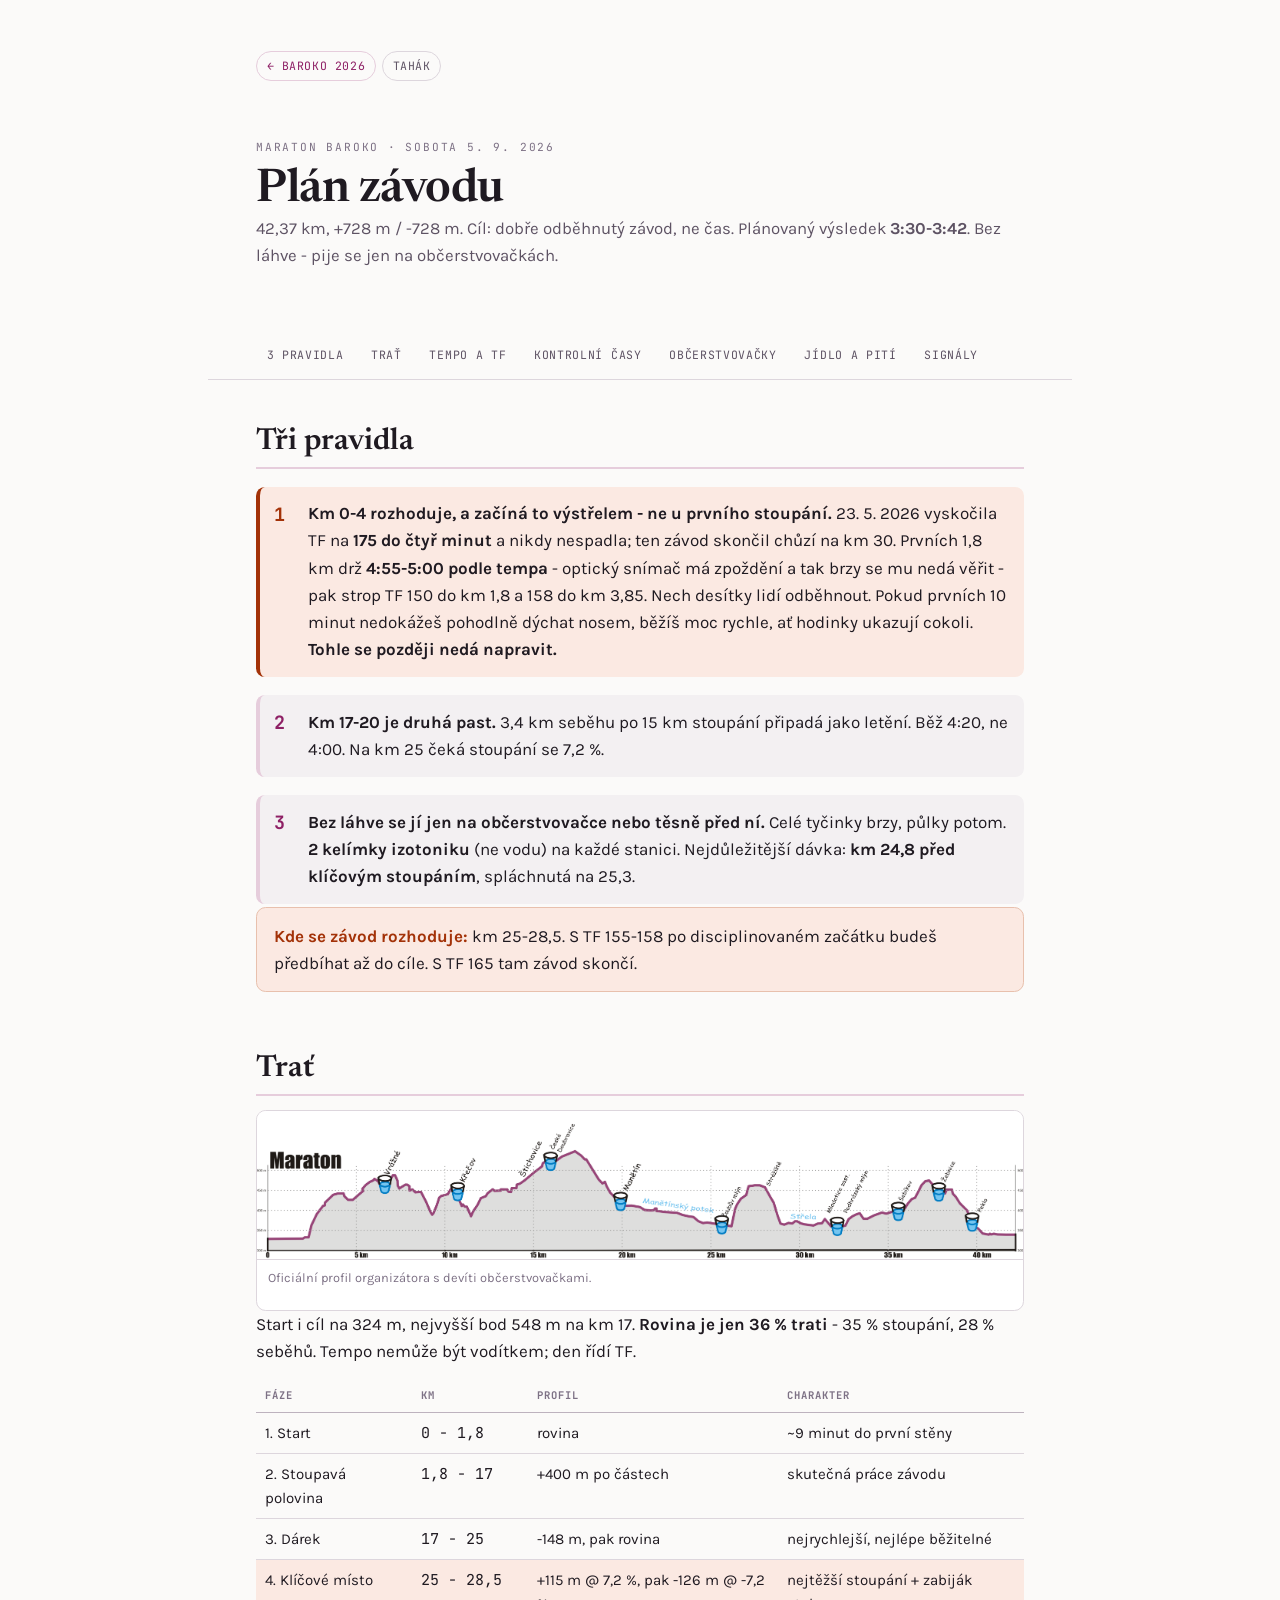
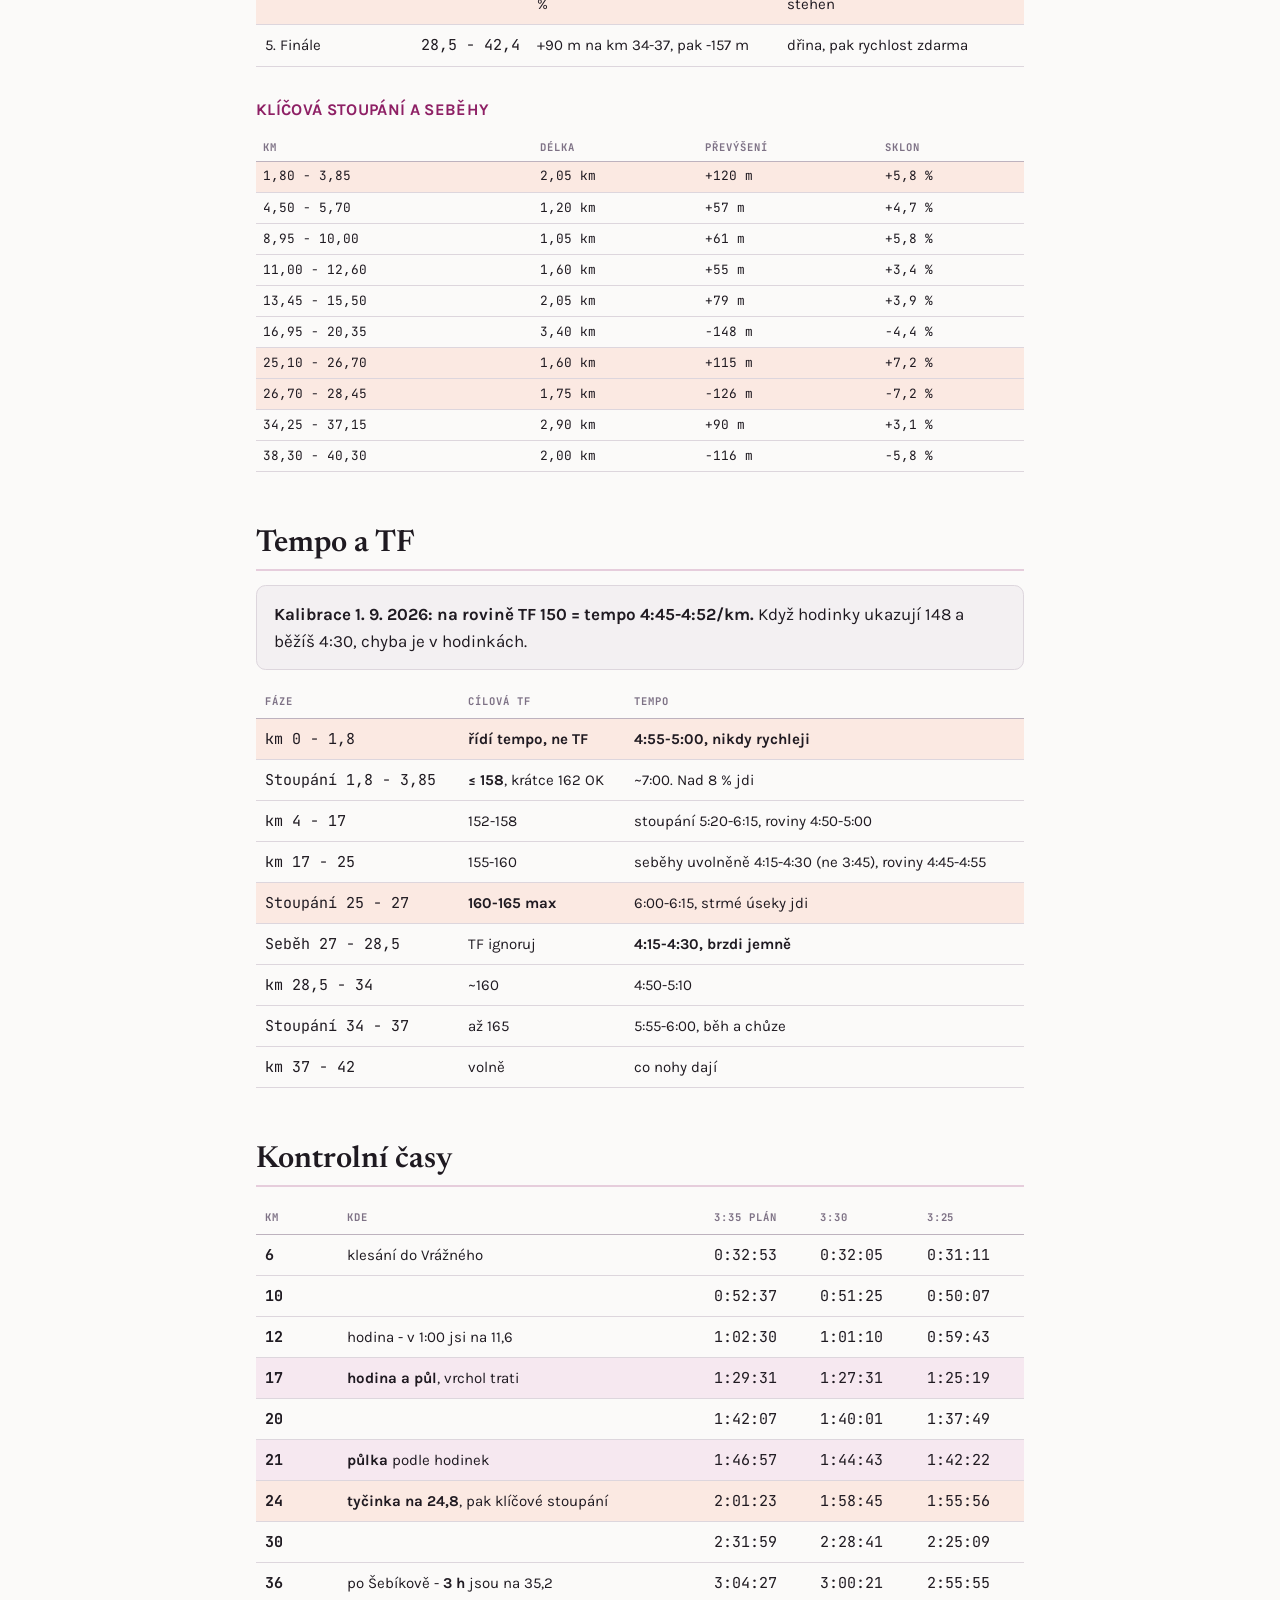
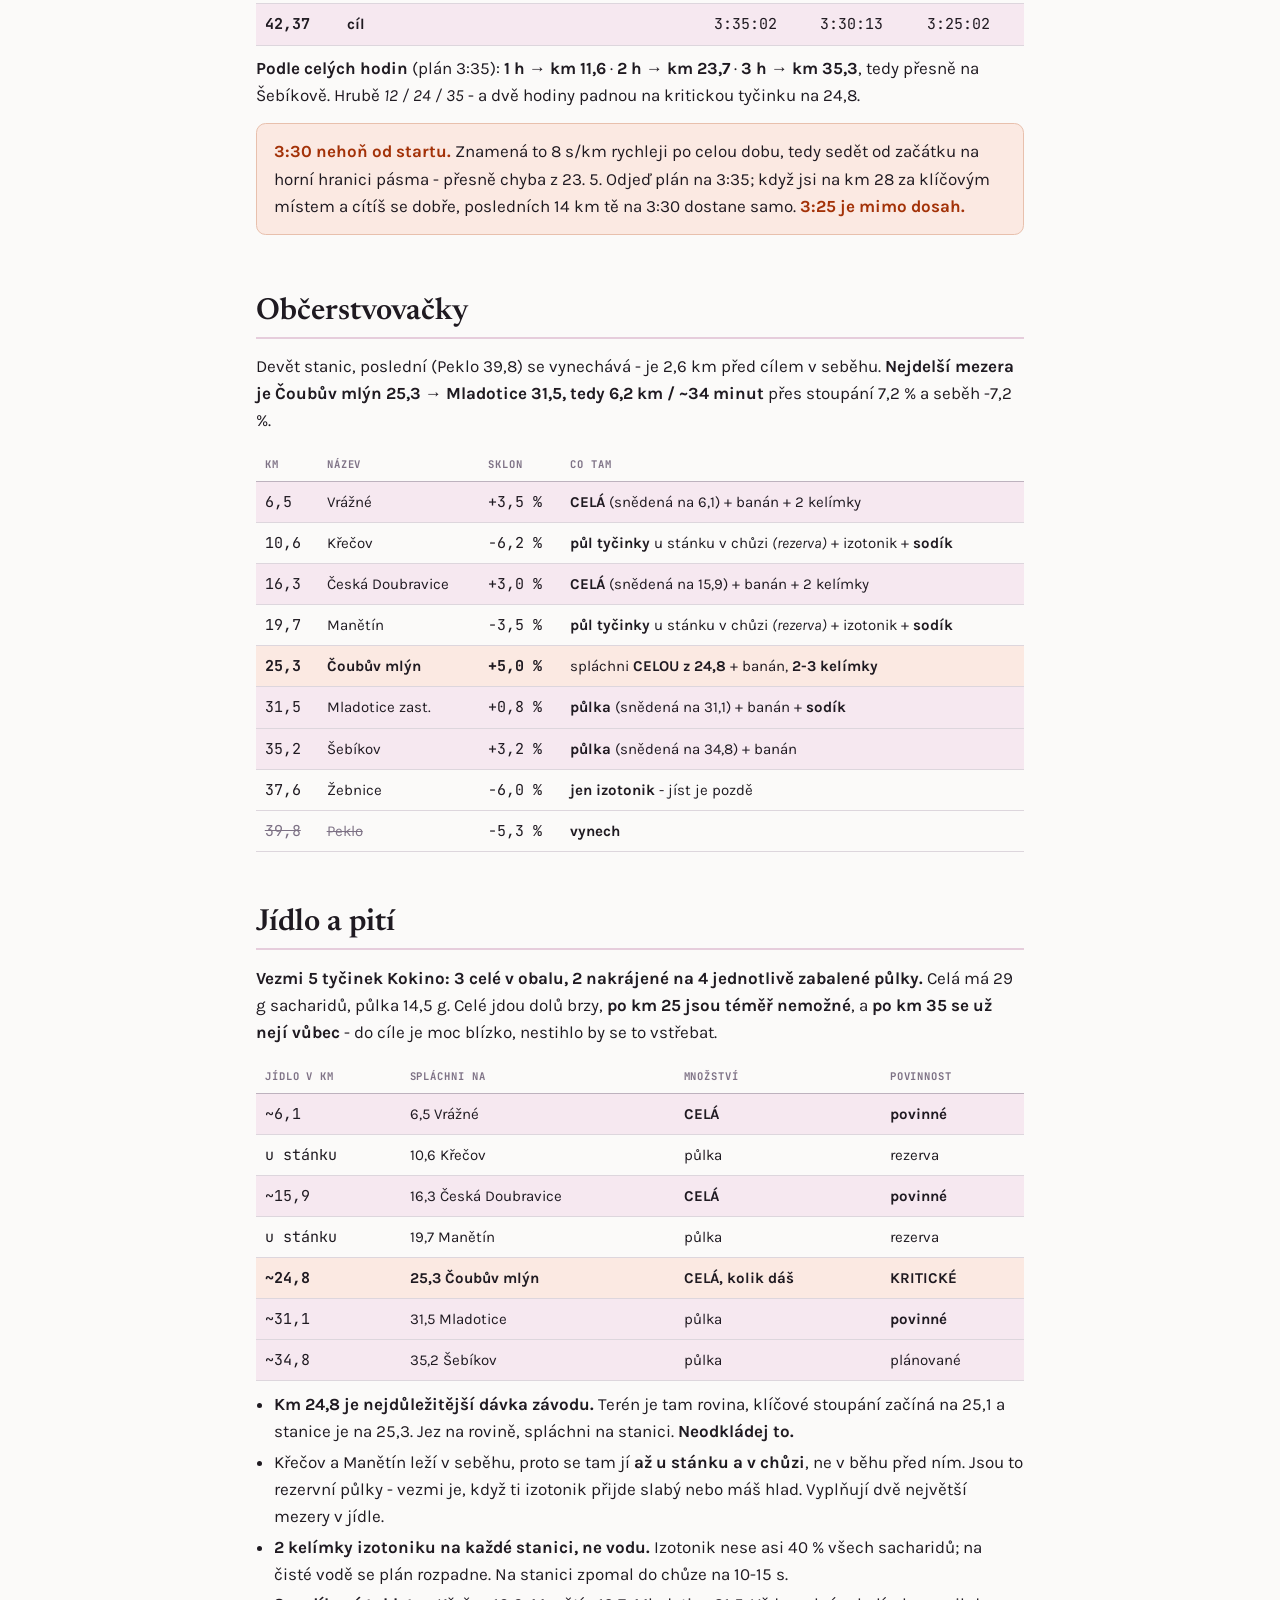
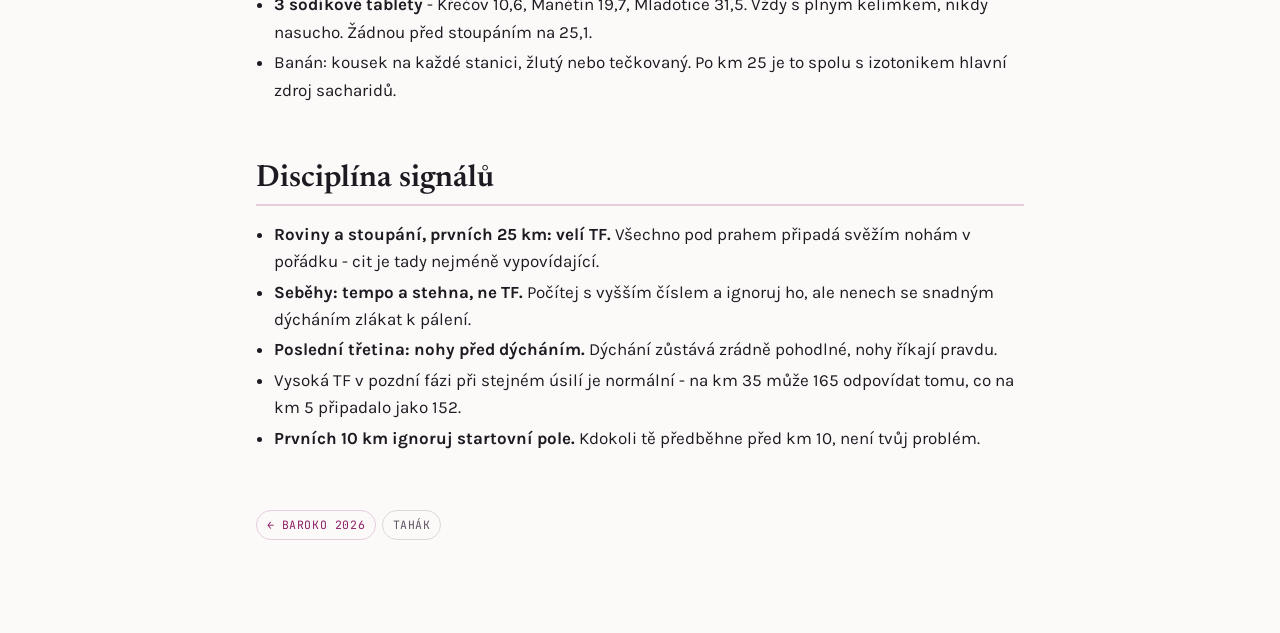
==== commit 9d712b3d: "Zjednoduseni obou dokumentu, pata tycinka na Krecove a Manetine Tahak: jen tri tabulky - TF po useci" ====
--- a/plan.html
+++ b/plan.html
@@ -18,30 +18,47 @@
   <p class="kicker">Maraton Baroko &middot; sobota 5. 9. 2026</p>
   <h1>Plán závodu</h1>
   <p class="lede">42,37 km, +728 m / -728 m. Cíl: dobře odběhnutý závod, ne čas.
-  Plánovaný výsledek <strong>3:30-3:42</strong>.</p>
+  Plánovaný výsledek <strong>3:30-3:42</strong>. Bez láhve - pije se jen na občerstvovačkách.</p>
 </header>
 
 <nav class="top"><ul>
+  <li><a href="#pravidla">3 pravidla</a></li>
   <li><a href="#trat">Trať</a></li>
   <li><a href="#tempo">Tempo a TF</a></li>
-  <li><a href="#pravidla">3 pravidla</a></li>
+  <li><a href="#casy">Kontrolní časy</a></li>
   <li><a href="#stanice">Občerstvovačky</a></li>
   <li><a href="#jidlo">Jídlo a pití</a></li>
-  <li><a href="#snimac">Snímač</a></li>
   <li><a href="#signaly">Signály</a></li>
-  <li><a href="#tyden">Závodní týden</a></li>
-  <li><a href="#cile">Varianty cíle</a></li>
-  <li><a href="#mezicasy">Mezičasy</a></li>
 </ul></nav>
+
+<section id="pravidla">
+  <h2>Tři pravidla</h2>
+  <ol class="rules">
+    <li class="crit"><strong>Km 0-4 rozhoduje, a začíná to výstřelem - ne u prvního stoupání.</strong>
+      23. 5. 2026 vyskočila TF na <strong>175 do čtyř minut</strong> a nikdy nespadla; ten závod
+      skončil chůzí na km 30. Prvních 1,8 km drž <strong>4:55-5:00 podle tempa</strong> - optický
+      snímač má zpoždění a tak brzy se mu nedá věřit - pak strop TF 150 do km 1,8 a 158 do km 3,85.
+      Nech desítky lidí odběhnout. Pokud prvních 10 minut nedokážeš pohodlně dýchat nosem, běžíš
+      moc rychle, ať hodinky ukazují cokoli. <strong>Tohle se později nedá napravit.</strong></li>
+    <li><strong>Km 17-20 je druhá past.</strong> 3,4 km seběhu po 15 km stoupání připadá jako
+      letění. Běž 4:20, ne 4:00. Na km 25 čeká stoupání se 7,2 %.</li>
+    <li><strong>Bez láhve se jí jen na občerstvovačce nebo těsně před ní.</strong> Celé tyčinky
+      brzy, půlky potom. <strong>2 kelímky izotoniku</strong> (ne vodu) na každé stanici.
+      Nejdůležitější dávka: <strong>km 24,8 před klíčovým stoupáním</strong>, spláchnutá na 25,3.</li>
+  </ol>
+  <div class="box warn">
+    <p><strong>Kde se závod rozhoduje:</strong> km 25-28,5. S TF 155-158 po disciplinovaném začátku
+    budeš předbíhat až do cíle. S TF 165 tam závod skončí.</p>
+  </div>
+</section>
 
 <section id="trat">
   <h2>Trať</h2>
   <div class="figure">
     <img src="profile_maraton.png" alt="Profil trati maratonu Baroko s vyznačenými občerstvovačkami">
-    <p class="figcap">Oficiální profil organizátora. Potvrzuje devět občerstvovaček ve stejném
-      pořadí a souhlasí s analýzou trasy - včetně vrcholu kolem km 17 a klíčového stoupání na km 25-27.</p>
-  </div>
-  <p>Start i cíl na 324 m, nejvyšší bod 548 m. <strong>Rovina je jen 36 % trati</strong> -
+    <p class="figcap">Oficiální profil organizátora s devíti občerstvovačkami.</p>
+  </div>
+  <p>Start i cíl na 324 m, nejvyšší bod 548 m na km 17. <strong>Rovina je jen 36 % trati</strong> -
   35 % stoupání, 28 % seběhů. Tempo nemůže být vodítkem; den řídí TF.</p>
   <div class="tw"><table>
     <thead><tr><th>Fáze</th><th class="num">km</th><th>Profil</th><th>Charakter</th></tr></thead>
@@ -50,11 +67,11 @@
       <tr><td>2. Stoupavá polovina</td><td class="num">1,8 - 17</td><td>+400 m po částech</td><td>skutečná práce závodu</td></tr>
       <tr><td>3. Dárek</td><td class="num">17 - 25</td><td>-148 m, pak rovina</td><td>nejrychlejší, nejlépe běžitelné</td></tr>
       <tr class="crit"><td>4. Klíčové místo</td><td class="num">25 - 28,5</td><td>+115 m @ 7,2 %, pak -126 m @ -7,2 %</td><td>nejtěžší stoupání + zabiják stehen</td></tr>
-      <tr><td>5. Finále</td><td class="num">28,5 - 42,4</td><td>+90 m na km 34-37, pak -157 m, 2 km rovina</td><td>dřina, pak rychlost zdarma</td></tr>
-    </tbody>
-  </table></div>
-
-  <h3>Stoupání</h3>
+      <tr><td>5. Finále</td><td class="num">28,5 - 42,4</td><td>+90 m na km 34-37, pak -157 m</td><td>dřina, pak rychlost zdarma</td></tr>
+    </tbody>
+  </table></div>
+
+  <h3>Klíčová stoupání a seběhy</h3>
   <div class="tw"><table class="compact">
     <thead><tr><th class="num">km</th><th class="num">Délka</th><th class="num">Převýšení</th><th class="num">Sklon</th></tr></thead>
     <tbody>
@@ -63,23 +80,10 @@
       <tr><td class="num">8,95 - 10,00</td><td class="num">1,05 km</td><td class="num">+61 m</td><td class="num">+5,8 %</td></tr>
       <tr><td class="num">11,00 - 12,60</td><td class="num">1,60 km</td><td class="num">+55 m</td><td class="num">+3,4 %</td></tr>
       <tr><td class="num">13,45 - 15,50</td><td class="num">2,05 km</td><td class="num">+79 m</td><td class="num">+3,9 %</td></tr>
-      <tr><td class="num">15,85 - 16,95</td><td class="num">1,10 km</td><td class="num">+27 m</td><td class="num">+2,4 %</td></tr>
+      <tr><td class="num">16,95 - 20,35</td><td class="num">3,40 km</td><td class="num">-148 m</td><td class="num">-4,4 %</td></tr>
       <tr class="crit"><td class="num">25,10 - 26,70</td><td class="num">1,60 km</td><td class="num">+115 m</td><td class="num">+7,2 %</td></tr>
-      <tr><td class="num">31,55 - 32,50</td><td class="num">0,95 km</td><td class="num">+33 m</td><td class="num">+3,5 %</td></tr>
+      <tr class="crit"><td class="num">26,70 - 28,45</td><td class="num">1,75 km</td><td class="num">-126 m</td><td class="num">-7,2 %</td></tr>
       <tr><td class="num">34,25 - 37,15</td><td class="num">2,90 km</td><td class="num">+90 m</td><td class="num">+3,1 %</td></tr>
-    </tbody>
-  </table></div>
-
-  <h3>Seběhy</h3>
-  <div class="tw"><table class="compact">
-    <thead><tr><th class="num">km</th><th class="num">Délka</th><th class="num">Ztráta</th><th class="num">Sklon</th></tr></thead>
-    <tbody>
-      <tr><td class="num">6,85 - 7,25</td><td class="num">0,40 km</td><td class="num">-29 m</td><td class="num">-7,4 %</td></tr>
-      <tr><td class="num">8,15 - 8,95</td><td class="num">0,80 km</td><td class="num">-54 m</td><td class="num">-6,8 %</td></tr>
-      <tr><td class="num">10,00 - 11,00</td><td class="num">1,00 km</td><td class="num">-60 m</td><td class="num">-6,0 %</td></tr>
-      <tr><td class="num">16,95 - 20,35</td><td class="num">3,40 km</td><td class="num">-148 m</td><td class="num">-4,4 %</td></tr>
-      <tr class="crit"><td class="num">26,70 - 28,45</td><td class="num">1,75 km</td><td class="num">-126 m</td><td class="num">-7,2 %</td></tr>
-      <tr><td class="num">37,15 - 37,90</td><td class="num">0,75 km</td><td class="num">-41 m</td><td class="num">-5,5 %</td></tr>
       <tr><td class="num">38,30 - 40,30</td><td class="num">2,00 km</td><td class="num">-116 m</td><td class="num">-5,8 %</td></tr>
     </tbody>
   </table></div>
@@ -88,13 +92,13 @@
 <section id="tempo">
   <h2>Tempo a TF</h2>
   <div class="box">
-    <p><strong>Referenční hodnota z kalibrace 1. 9. 2026: na rovině TF 150 = tempo 4:45-4:52/km.</strong></p>
+    <p><strong>Kalibrace 1. 9. 2026: na rovině TF 150 = tempo 4:45-4:52/km.</strong>
+    Když hodinky ukazují 148 a běžíš 4:30, chyba je v hodinkách.</p>
   </div>
   <div class="tw"><table>
     <thead><tr><th>Fáze</th><th>Cílová TF</th><th>Tempo</th></tr></thead>
     <tbody>
       <tr class="crit"><td class="num">km 0 - 1,8</td><td><strong>řídí tempo, ne TF</strong></td><td><strong>4:55-5:00, nikdy rychleji</strong></td></tr>
-      <tr><td class="num">km 1,8 - 2,0</td><td>přebírá TF, očekávej <strong>&le; 150</strong></td><td>&mdash;</td></tr>
       <tr><td class="num">Stoupání 1,8 - 3,85</td><td><strong>&le; 158</strong>, krátce 162 OK</td><td>~7:00. Nad 8 % jdi</td></tr>
       <tr><td class="num">km 4 - 17</td><td>152-158</td><td>stoupání 5:20-6:15, roviny 4:50-5:00</td></tr>
       <tr><td class="num">km 17 - 25</td><td>155-160</td><td>seběhy uvolněně 4:15-4:30 (ne 3:45), roviny 4:45-4:55</td></tr>
@@ -105,164 +109,10 @@
       <tr><td class="num">km 37 - 42</td><td>volně</td><td>co nohy dají</td></tr>
     </tbody>
   </table></div>
-  <div class="splits">
-    <div><span class="k">10 km</span><span class="v">0:53</span></div>
-    <div><span class="k">21 km</span><span class="v">1:47</span></div>
-    <div><span class="k">24 km</span><span class="v">2:01</span></div>
-    <div><span class="k">30 km</span><span class="v">2:32</span></div>
-    <div><span class="k">cíl</span><span class="v">3:35</span></div>
-  </div>
-</section>
-
-<section id="pravidla">
-  <h2>Tři pravidla</h2>
-  <ol class="rules">
-    <li class="crit"><strong>Km 0-4 rozhoduje, a začíná to výstřelem - ne u prvního stoupání.</strong>
-      23. 5. 2026 vyskočila TF na <strong>175 do čtyř minut</strong> a nikdy nespadla; ten závod
-      skončil chůzí na km 30. Prvních 1,8 km drž <strong>4:55-5:00 podle tempa</strong>, pak strop
-      TF 150 do km 1,8 a 158 do km 3,85. Nech desítky lidí odběhnout.
-      <strong>Tohle se později nedá napravit.</strong></li>
-    <li><strong>Km 17-20 je druhá past.</strong> 3,4 km seběhu po 15 km stoupání připadá jako
-      letění. Běž 4:20, ne 4:00. Na km 25 čeká stoupání se 7,2 %.</li>
-    <li><strong>Bez láhve se jí jen těsně před občerstvovačkou.</strong> Celé tyčinky brzy, půlky
-      potom. <strong>2 kelímky izotoniku</strong> (ne vodu) na každé stanici. Nejdůležitější dávka:
-      <strong>km 24,8 před klíčovým stoupáním</strong>, spláchnutá na 25,3.</li>
-  </ol>
-  <div class="box warn">
-    <p><strong>Kde se závod rozhoduje:</strong> km 25-28,5. S TF 155-158 po disciplinovaném začátku
-    budeš předbíhat až do cíle. S TF 165 tam závod skončí.</p>
-  </div>
-</section>
-
-<section id="stanice">
-  <h2>Občerstvovačky</h2>
-  <p>Čtyři z devíti leží v seběhu nebo v polovině stoupání, takže <strong>občerstvovačky jsou na
-  pití, ne na jídlo</strong>. Poslední (Peklo 39,8) se vynechává - je 2,6 km před cílem v seběhu.</p>
-  <div class="tw"><table>
-    <thead><tr><th class="num">km</th><th>Název</th><th class="num">Sklon</th><th>Role</th></tr></thead>
-    <tbody>
-      <tr class="eat"><td class="num">6,5</td><td>Vrážné</td><td class="num">+3,5 %</td><td>tyčinka krátce před + banán + izotonik</td></tr>
-      <tr><td class="num">10,6</td><td>Křečov</td><td class="num">-6,2 %</td><td>banán + izotonik + <strong>sodík</strong>. Tyčinku ne</td></tr>
-      <tr class="eat"><td class="num">16,3</td><td>Česká Doubravice</td><td class="num">+3,0 %</td><td>tyčinka krátce před + banán + izotonik</td></tr>
-      <tr><td class="num">19,7</td><td>Manětín</td><td class="num">-3,5 %</td><td>banán + izotonik + <strong>sodík</strong>. Pij 2 kelímky</td></tr>
-      <tr class="crit"><td class="num"><strong>25,3</strong></td><td><strong>Čoubův mlýn</strong></td><td class="num"><strong>+5,0 %</strong></td><td>tyčinka snědená před ní + banán. <strong>Pij 2-3 kelímky</strong> - dál 6,2 km bez tekutin</td></tr>
-      <tr class="eat"><td class="num">31,5</td><td>Mladotice zast.</td><td class="num">+0,8 %</td><td>tyčinka krátce před + banán + izotonik + <strong>sodík</strong></td></tr>
-      <tr class="eat"><td class="num">35,2</td><td>Šebíkov</td><td class="num">+3,2 %</td><td>tyčinka krátce před + banán + izotonik</td></tr>
-      <tr><td class="num">37,6</td><td>Žebnice</td><td class="num">-6,0 %</td><td><strong>jen izotonik</strong>, banán podle chuti. Tyčinku ne - je pozdě</td></tr>
-      <tr><td class="num"><s>39,8</s></td><td><s>Peklo</s></td><td class="num">-5,3 %</td><td><strong>vynech</strong></td></tr>
-    </tbody>
-  </table></div>
-  <p><strong>Nejdelší mezera je 25,3 &rarr; 31,5, tedy 6,2 km</strong> - obsahuje stoupání 7,2 %
-  i seběh -7,2 %, nejtěžší úsek závodu.</p>
-</section>
-
-<section id="jidlo">
-  <h2>Jídlo a pití</h2>
-  <div class="box warn">
-    <p><strong>Láhev není - pije se jen na občerstvovačkách.</strong> To je hlavní omezení celého
-    plánu: tyčinka se nedá spolknout nasucho, takže <strong>každá dávka jídla musí padnout těsně
-    před občerstvovačku</strong>.</p>
-  </div>
-  <p>Tyčinka Chocoland Kokino, 50 g: <strong>29 g sacharidů</strong> (půlka 14,5 g).
-  <strong>Celé jdou dolů brzy, po km 25 jsou téměř nemožné.</strong></p>
-  <p><strong>Vezmi 4 tyčinky: 3 celé v obalu, 1 nakrájenou na 2 jednotlivě zabalené půlky.</strong>
-  Pátou vezmi jen jako rezervu, pokud by závod šel na 3:50 a víc.</p>
-  <div class="tw"><table>
-    <thead><tr><th class="num">Jídlo v km</th><th>Spláchni na</th><th>Úroveň</th><th>Množství</th><th class="num">Sklon</th></tr></thead>
-    <tbody>
-      <tr class="eat"><td class="num">~6,1</td><td><strong>6,5 Vrážné</strong></td><td><strong>A</strong></td><td><strong>CELÁ</strong></td><td class="num">-2,9 %</td></tr>
-      <tr class="eat"><td class="num">~15,9</td><td><strong>16,3 Česká Doubravice</strong></td><td><strong>A</strong></td><td><strong>CELÁ</strong></td><td class="num">+1,0 % rovina</td></tr>
-      <tr class="crit"><td class="num"><strong>~24,8</strong></td><td><strong>25,3 Čoubův mlýn</strong></td><td><strong>A</strong></td><td><strong>CELÁ, kolik dáš</strong></td><td class="num"><strong>-0,2 % rovina</strong></td></tr>
-      <tr class="eat"><td class="num">~31,1</td><td><strong>31,5 Mladotice</strong></td><td><strong>A</strong></td><td>půlka</td><td class="num">-1,9 %</td></tr>
-      <tr class="eat"><td class="num">~34,8</td><td>35,2 Šebíkov</td><td><strong>B</strong></td><td>půlka</td><td class="num">+2,5 %</td></tr>
-    </tbody>
-  </table></div>
-  <ul>
-    <li><strong>A = povinné. B = plánované.</strong> Poslední povinná dávka je <strong>31,1</strong>,
-      poslední plánovaná <strong>34,8</strong>.</li>
-    <li><strong>Km 24,8 je nejdůležitější dávka závodu.</strong> Terén je tam rovina, klíčové
-      stoupání začíná na 25,1 a občerstvovačka je na 25,3. Jez na rovině, spláchni na stanici.
-      <strong>Neodkládej to.</strong></li>
-    <li><strong>Po km 35 se už nejí.</strong> Na km 37 je do cíle ~24 minut; tuhá strava s tukem se
-      vstřebává 25-40 minut, takže by sacharidy dorazily až po cíli. Zbytek trati je navíc seběh a
-      rovina, energeticky nejlevnější část závodu.</li>
-    <li>Na občerstvovačkách 10,6 a 19,7 se <strong>nejí</strong> - leží v seběhu a i 300 m před nimi
-      se běží z kopce.</li>
-  </ul>
-
-  <h3>Pití - tady je hlavní riziko</h3>
-  <ul>
-    <li><strong>Pravidlo: 2 kelímky izotoniku na každé občerstvovačce.</strong> Ne vodu - izotonik
-      nese ~40 % sacharidů. Na stanici klidně zpomal do chůze na 10-15 sekund.</li>
-    <li>8 stanic &times; ~250 ml = <strong>~2 litry</strong>. Jeden kelímek na stanici by dal jen
-      ~1 litr, což je na 3,5 hodiny v září málo.</li>
-    <li><strong>Nejdelší úsek bez tekutin: 25,3 &rarr; 31,5, tedy 6,2 km / ~34 minut</strong> -
-      a je v něm stoupání 7,2 % a seběh -7,2 %. <strong>Na 25,3 pij 2-3 kelímky.</strong></li>
-    <li>Další dlouhé úseky: start &rarr; 6,5 (6,5 km, ale startuješ napitý), 10,6 &rarr; 16,3
-      (5,7 km ve stoupání), 19,7 &rarr; 25,3 (5,6 km).</li>
-    <li><strong>Sodíkové tablety: 3, na občerstvovačkách 10,6; 19,7 a 31,5</strong> - vždy s plným
-      kelímkem, nikdy nasucho. Žádnou před stoupáním na 25,1. Když bude tepleji, čtvrtá na 35,2.</li>
-    <li>Banán: <strong>6-8 kousků</strong> (~čtvrtina banánu) na každé stanici, žlutý nebo
-      tečkovaný. Po km 25 je to spolu s izotonikem hlavní zdroj sacharidů.</li>
-  </ul>
-  <p><strong>Kolik to dá:</strong> povinná úroveň A + banán + izotonik ~63 g/h, plán A+B ~75 g/h.
-  Cíl je 60-75 g/h, takže to vychází - ale <strong>jen když se na každé stanici skutečně napiješ
-  dvakrát.</strong> Na jednom kelímku spadne příjem pod 55 g/h a chybí i tekutiny.</p>
-</section>
-
-<section id="snimac">
-  <h2>Optický snímač TF</h2>
-  <p>Hrudní pás není - závod jede na optickém snímači hodinek. Snímač měří poctivě, ale má tři
-  slabiny:</p>
-  <ul>
-    <li><strong>Zpoždění 10-30 s</strong> při náhlé změně. Po startu je TF na 170, když hodinky
-      ukazují 150 - proto <strong>km 0-2 řídí tempo</strong>.</li>
-    <li><strong>Chladná kůže měří nízko a nestabilně.</strong> Prvních 5-10 min číslo ignoruj.</li>
-    <li><strong>Švih paží při sbíhání.</strong> V seběhu se řídíš tempem a stehny, ne TF.</li>
-  </ul>
-  <p><strong>Jak je nosit:</strong> utažené, 1-2 prsty nad kostí zápěstí, přímo na kůži, ne přes
-  rukáv. <strong>Rozklusej se před startem: 10 minut volně + 3-4 rovinky</strong> - prokrví to kůži,
-  takže snímač je poctivý od km 0.</p>
-  <h3>Když číslu nevěříš</h3>
-  <ul>
-    <li>Na rovině <strong>TF 150 = 4:45-4:52/km</strong>. Pokud hodinky ukazují 148 a běžíš 4:30,
-      chyba je v hodinkách.</li>
-    <li><strong>Pokud prvních 10 minut nedokážeš dýchat nosem, běžíš moc rychle</strong> - bez
-      ohledu na hodinky.</li>
-    <li>Po km 10 dýchání přestane rozlišovat (150 i 162 připadá v pořádku) a velení se vrací TF.</li>
-  </ul>
-</section>
-
-<section id="signaly">
-  <h2>Disciplína signálů</h2>
-  <ul>
-    <li><strong>Roviny a stoupání, prvních 25 km: velí TF.</strong> Všechno pod prahem připadá
-      svěžím nohám v pořádku.</li>
-    <li><strong>Seběhy: tempo a stehna, ne TF.</strong> Počítej s vyšším číslem a ignoruj ho, ale
-      nenech se snadným dýcháním zlákat k pálení.</li>
-    <li><strong>Poslední třetina: nohy před dýcháním.</strong> Dýchání zůstává zrádně pohodlné,
-      nohy říkají pravdu.</li>
-    <li>Vysoká TF v pozdní fázi při stejném úsilí je normální - na km 35 může 165 odpovídat tomu,
-      co na km 5 připadalo jako 152.</li>
-    <li><strong>Prvních 10 km ignoruj startovní pole.</strong> Kdokoli tě předběhne před km 10,
-      není tvůj problém.</li>
-  </ul>
-</section>
-
-<section id="tyden">
-  <h2>Závodní týden</h2>
-  <ul>
-    <li>4 dny před: 40-50 min volně. 3 dny před: volno. 2 dny před: 30 min volně + 4-5 rovinek.
-      Den před: volno nebo 15-20 min vyklusání.</li>
-    <li><strong>Sacharidová nálož</strong> 2-3 dny před: ~8-10 g sacharidů/kg/den, vyměň tuk a
-      bílkovinu za sacharidy místo toho, abys jedl víc. Poslední 1-2 dny omez vlákninu.
-      Počítej s +1-2 kg vody - to je znak, že to funguje.</li>
-    <li>Závodní snídaně 2,5-3 h před startem, ~100-150 g sacharidů, <strong>nic nového</strong>.</li>
-  </ul>
-</section>
-
-<section id="cile">
-  <h2>Kontrolní časy a varianty cíle</h2>
+</section>
+
+<section id="casy">
+  <h2>Kontrolní časy</h2>
   <div class="tw"><table>
     <thead><tr><th class="num">km</th><th>Kde</th><th class="num">3:35 plán</th><th class="num">3:30</th><th class="num">3:25</th></tr></thead>
     <tbody>
@@ -281,59 +131,87 @@
   <p><strong>Podle celých hodin</strong> (plán 3:35): <strong>1 h &rarr; km 11,6</strong> &middot;
   <strong>2 h &rarr; km 23,7</strong> &middot; <strong>3 h &rarr; km 35,3</strong>, tedy přesně na
   Šebíkově. Hrubě <em>12 / 24 / 35</em> - a dvě hodiny padnou na kritickou tyčinku na 24,8.</p>
-  <p>Rovinná báze: <strong>3:35 &rarr; 4:51/km</strong>, 3:30 &rarr; 4:43/km, 3:25 &rarr; 4:34/km.</p>
-
   <div class="box warn">
-    <p><strong>3:30 nehoň od startu.</strong> Znamená to rovinnou bázi 4:43/km místo 4:51, tedy
-    8 s/km rychleji po celou dobu. Kalibrace z 1. 9. říká, že 4:45-4:52 na rovině odpovídá TF 150 -
-    <em>na svěžích nohách a na jednom kilometru</em>. Držet 4:43 na rovinách celý maraton znamená
-    sedět od začátku na horní hranici pásma, což je přesně ta chyba z 23. 5.</p>
-    <p><strong>Správný postup:</strong> odjeď plán na 3:35. Když jsi na km 28 za klíčovým místem
-    a cítíš se dobře, posledních 14 km tě na 3:30 dostane samo. Řádek 3:30 je tedy
-    <strong>kontrola, ne cíl</strong>.</p>
-  </div>
-
-  <p><strong>3:25 je mimo.</strong> Potřebovalo by to 4:34/km na rovině, tedy 17 s/km nad plán -
-  to je blízko prahového tempa udržovaného přes 728 m stoupání. V datech navíc není žádný dobře
-  odběhnutý maraton, o který by se to dalo opřít. Tvůj odhad byl správný.</p>
-</section>
-
-<section id="mezicasy">
-  <h2>Mezičasy po kilometrech</h2>
-  <p class="lede">Cíle přepočítané podle sklonu, s přidanou únavou po km 20 a km 30.
-  Cíle pro seběhy ber jako <strong>strop</strong>, ne jako něco, co se má honit.</p>
-  <div class="toggle" role="group" aria-label="Varianta cíle">
-    <button type="button" data-t="335" aria-pressed="true">3:35 &middot; plán</button>
-    <button type="button" data-t="330" aria-pressed="false">3:30</button>
-    <button type="button" data-t="325" aria-pressed="false">3:25</button>
-  </div>
-  <div class="tw"><table class="compact">
-    <thead><tr><th class="num">km</th><th class="num">Sklon</th><th class="num">Tempo</th><th class="num">Kumulativně</th></tr></thead>
-    <tbody id="splits-body"></tbody>
-  </table></div>
+    <p><strong>3:30 nehoň od startu.</strong> Znamená to 8 s/km rychleji po celou dobu, tedy sedět
+    od začátku na horní hranici pásma - přesně chyba z 23. 5. Odjeď plán na 3:35; když jsi na km 28
+    za klíčovým místem a cítíš se dobře, posledních 14 km tě na 3:30 dostane samo.
+    <strong>3:25 je mimo dosah.</strong></p>
+  </div>
+</section>
+
+<section id="stanice">
+  <h2>Občerstvovačky</h2>
+  <p>Devět stanic, poslední (Peklo 39,8) se vynechává - je 2,6 km před cílem v seběhu.
+  <strong>Nejdelší mezera je Čoubův mlýn 25,3 &rarr; Mladotice 31,5, tedy 6,2 km / ~34 minut</strong>
+  přes stoupání 7,2 % a seběh -7,2 %.</p>
+  <div class="tw"><table>
+    <thead><tr><th class="num">km</th><th>Název</th><th class="num">Sklon</th><th>Co tam</th></tr></thead>
+    <tbody>
+      <tr class="eat"><td class="num">6,5</td><td>Vrážné</td><td class="num">+3,5 %</td><td><strong>CELÁ</strong> (snědená na 6,1) + banán + 2 kelímky</td></tr>
+      <tr><td class="num">10,6</td><td>Křečov</td><td class="num">-6,2 %</td><td><strong>půl tyčinky</strong> u stánku v chůzi <em>(rezerva)</em> + izotonik + <strong>sodík</strong></td></tr>
+      <tr class="eat"><td class="num">16,3</td><td>Česká Doubravice</td><td class="num">+3,0 %</td><td><strong>CELÁ</strong> (snědená na 15,9) + banán + 2 kelímky</td></tr>
+      <tr><td class="num">19,7</td><td>Manětín</td><td class="num">-3,5 %</td><td><strong>půl tyčinky</strong> u stánku v chůzi <em>(rezerva)</em> + izotonik + <strong>sodík</strong></td></tr>
+      <tr class="crit"><td class="num"><strong>25,3</strong></td><td><strong>Čoubův mlýn</strong></td><td class="num"><strong>+5,0 %</strong></td><td>spláchni <strong>CELOU z 24,8</strong> + banán, <strong>2-3 kelímky</strong></td></tr>
+      <tr class="eat"><td class="num">31,5</td><td>Mladotice zast.</td><td class="num">+0,8 %</td><td><strong>půlka</strong> (snědená na 31,1) + banán + <strong>sodík</strong></td></tr>
+      <tr class="eat"><td class="num">35,2</td><td>Šebíkov</td><td class="num">+3,2 %</td><td><strong>půlka</strong> (snědená na 34,8) + banán</td></tr>
+      <tr><td class="num">37,6</td><td>Žebnice</td><td class="num">-6,0 %</td><td><strong>jen izotonik</strong> - jíst je pozdě</td></tr>
+      <tr><td class="num"><s>39,8</s></td><td><s>Peklo</s></td><td class="num">-5,3 %</td><td><strong>vynech</strong></td></tr>
+    </tbody>
+  </table></div>
+</section>
+
+<section id="jidlo">
+  <h2>Jídlo a pití</h2>
+  <p><strong>Vezmi 5 tyčinek Kokino: 3 celé v obalu, 2 nakrájené na 4 jednotlivě zabalené půlky.</strong>
+  Celá má 29 g sacharidů, půlka 14,5 g. Celé jdou dolů brzy, <strong>po km 25 jsou téměř
+  nemožné</strong>, a <strong>po km 35 se už nejí vůbec</strong> - do cíle je moc blízko, nestihlo
+  by se to vstřebat.</p>
+  <div class="tw"><table>
+    <thead><tr><th class="num">Jídlo v km</th><th>Spláchni na</th><th>Množství</th><th>Povinnost</th></tr></thead>
+    <tbody>
+      <tr class="eat"><td class="num">~6,1</td><td>6,5 Vrážné</td><td><strong>CELÁ</strong></td><td><strong>povinné</strong></td></tr>
+      <tr><td class="num">u stánku</td><td>10,6 Křečov</td><td>půlka</td><td>rezerva</td></tr>
+      <tr class="eat"><td class="num">~15,9</td><td>16,3 Česká Doubravice</td><td><strong>CELÁ</strong></td><td><strong>povinné</strong></td></tr>
+      <tr><td class="num">u stánku</td><td>19,7 Manětín</td><td>půlka</td><td>rezerva</td></tr>
+      <tr class="crit"><td class="num"><strong>~24,8</strong></td><td><strong>25,3 Čoubův mlýn</strong></td><td><strong>CELÁ, kolik dáš</strong></td><td><strong>KRITICKÉ</strong></td></tr>
+      <tr class="eat"><td class="num">~31,1</td><td>31,5 Mladotice</td><td>půlka</td><td><strong>povinné</strong></td></tr>
+      <tr class="eat"><td class="num">~34,8</td><td>35,2 Šebíkov</td><td>půlka</td><td>plánované</td></tr>
+    </tbody>
+  </table></div>
+  <ul>
+    <li><strong>Km 24,8 je nejdůležitější dávka závodu.</strong> Terén je tam rovina, klíčové
+      stoupání začíná na 25,1 a stanice je na 25,3. Jez na rovině, spláchni na stanici.
+      <strong>Neodkládej to.</strong></li>
+    <li>Křečov a Manětín leží v seběhu, proto se tam jí <strong>až u stánku a v chůzi</strong>,
+      ne v běhu před ním. Jsou to rezervní půlky - vezmi je, když ti izotonik přijde slabý nebo
+      máš hlad. Vyplňují dvě největší mezery v jídle.</li>
+    <li><strong>2 kelímky izotoniku na každé stanici, ne vodu.</strong> Izotonik nese asi 40 %
+      všech sacharidů; na čisté vodě se plán rozpadne. Na stanici zpomal do chůze na 10-15 s.</li>
+    <li><strong>3 sodíkové tablety</strong> - Křečov 10,6, Manětín 19,7, Mladotice 31,5. Vždy
+      s plným kelímkem, nikdy nasucho. Žádnou před stoupáním na 25,1.</li>
+    <li>Banán: kousek na každé stanici, žlutý nebo tečkovaný. Po km 25 je to spolu s izotonikem
+      hlavní zdroj sacharidů.</li>
+  </ul>
+</section>
+
+<section id="signaly">
+  <h2>Disciplína signálů</h2>
+  <ul>
+    <li><strong>Roviny a stoupání, prvních 25 km: velí TF.</strong> Všechno pod prahem připadá
+      svěžím nohám v pořádku - cit je tady nejméně vypovídající.</li>
+    <li><strong>Seběhy: tempo a stehna, ne TF.</strong> Počítej s vyšším číslem a ignoruj ho, ale
+      nenech se snadným dýcháním zlákat k pálení.</li>
+    <li><strong>Poslední třetina: nohy před dýcháním.</strong> Dýchání zůstává zrádně pohodlné,
+      nohy říkají pravdu.</li>
+    <li>Vysoká TF v pozdní fázi při stejném úsilí je normální - na km 35 může 165 odpovídat tomu,
+      co na km 5 připadalo jako 152.</li>
+    <li><strong>Prvních 10 km ignoruj startovní pole.</strong> Kdokoli tě předběhne před km 10,
+      není tvůj problém.</li>
+  </ul>
 </section>
 
 <p class="crumb"><a class="home" href="index.html">&larr; Baroko 2026</a><a href="tahak.html">Tahák</a></p>
 
 </div>
-<script>
-const GRADES=`1 -0.0|2 +0.6|3 +8.5|4 +3.0|5 +0.3|6 +2.5|7 +0.3|8 -3.0|9 -5.3|10 +5.9|11 -6.0|12 +3.7|13 +1.8|14 +1.7|15 +4.1|16 +1.8|17 +2.4|18 -3.9|19 -6.2|20 -4.5|21 -0.6|22 -1.1|23 -0.5|24 -0.9|25 -0.6|26 +5.1|27 +5.6|28 -8.0|29 -3.4|30 -0.8|31 -0.2|32 +1.7|33 +0.1|34 +1.7|35 +1.4|36 +3.7|37 +3.9|38 -3.8|39 -3.6|40 -6.4|41 -0.9|42 -0.4|43 +0.5`;
-const T={"335":`4:50 0:04:50|4:58 0:09:49|7:09 0:16:59|5:33 0:22:32|4:55 0:27:27|5:26 0:32:53|4:55 0:37:49|4:24 0:42:13|4:10 0:46:23|6:14 0:52:37|4:10 0:56:47|5:42 1:02:30|5:16 1:07:47|5:15 1:13:02|5:48 1:18:50|5:16 1:24:06|5:24 1:29:31|4:15 1:33:47|4:10 1:37:57|4:10 1:42:07|4:50 1:46:57|4:46 1:51:44|4:51 1:56:35|4:47 2:01:23|4:50 2:06:13|6:06 2:12:20|6:14 2:18:34|4:10 2:22:44|4:25 2:27:10|4:49 2:31:59|5:03 2:37:02|5:29 2:42:31|5:05 2:47:37|5:29 2:53:06|5:24 2:58:31|5:56 3:04:27|5:59 3:10:27|4:24 3:14:52|4:26 3:19:19|4:10 3:23:29|4:51 3:28:20|4:55 3:33:15|5:06 3:35:02`,"330":`4:42 0:04:42|4:50 0:09:33|7:01 0:16:35|5:25 0:22:00|4:47 0:26:47|5:18 0:32:05|4:47 0:36:53|4:16 0:41:09|4:10 0:45:19|6:06 0:51:25|4:10 0:55:35|5:34 1:01:10|5:08 1:06:19|5:07 1:11:26|5:40 1:17:06|5:08 1:22:14|5:16 1:27:31|4:10 1:31:41|4:10 1:35:51|4:10 1:40:01|4:42 1:44:43|4:38 1:49:21|4:43 1:54:05|4:39 1:58:45|4:42 2:03:27|5:58 2:09:26|6:06 2:15:32|4:10 2:19:42|4:17 2:24:00|4:41 2:28:41|4:55 2:33:36|5:21 2:38:57|4:57 2:43:55|5:21 2:49:16|5:16 2:54:33|5:48 3:00:21|5:51 3:06:13|4:16 3:10:29|4:18 3:14:48|4:10 3:18:58|4:43 3:23:42|4:47 3:28:29|4:58 3:30:13`,"325":`4:33 0:04:33|4:41 0:09:15|6:52 0:16:08|5:16 0:21:24|4:38 0:26:02|5:09 0:31:11|4:38 0:35:50|4:10 0:40:00|4:10 0:44:10|5:57 0:50:07|4:10 0:54:17|5:25 0:59:43|4:59 1:04:42|4:58 1:09:41|5:31 1:15:12|4:59 1:20:11|5:07 1:25:19|4:10 1:29:29|4:10 1:33:39|4:10 1:37:49|4:33 1:42:22|4:29 1:46:51|4:34 1:51:26|4:30 1:55:56|4:33 2:00:29|5:49 2:06:19|5:57 2:12:17|4:10 2:16:27|4:10 2:20:37|4:32 2:25:09|4:46 2:29:55|5:12 2:35:07|4:48 2:39:56|5:12 2:45:08|5:07 2:50:16|5:39 2:55:55|5:42 3:01:38|4:10 3:05:48|4:10 3:09:58|4:10 3:14:08|4:34 3:18:42|4:38 3:23:20|4:49 3:25:02`};
-const CRIT=new Set([3,10,19,20,26,27,28]);
-const body=document.getElementById('splits-body');
-function render(tag){
-  const g=GRADES.split('|'), t=T[tag].split('|');
-  body.innerHTML=g.map((row,i)=>{
-    const [km,grade]=row.split(' '), [pace,cum]=t[i].split(' ');
-    return `<tr${CRIT.has(+km)?' class="crit"':''}><td class="num">${km}</td>`+
-           `<td class="num">${grade} %</td><td class="num">${pace}/km</td><td class="num">${cum}</td></tr>`;
-  }).join('');
-}
-document.querySelectorAll('.toggle button').forEach(b=>b.addEventListener('click',()=>{
-  document.querySelectorAll('.toggle button').forEach(x=>x.setAttribute('aria-pressed',String(x===b)));
-  render(b.dataset.t);
-}));
-render('335');
-</script>
 </body>
 </html>
--- a/style.css
+++ b/style.css
@@ -41,7 +41,6 @@
 .kicker{font-family:var(--mono);font-size:.7rem;letter-spacing:.16em;text-transform:uppercase;
         color:var(--faint);margin:0 0 .5rem}
 section{scroll-margin-top:4.5rem}
-hr.big{border:0;border-top:2px solid var(--accent-mid);margin:1rem 0 0}
 
 /* breadcrumb / page switch */
 .crumb{display:flex;flex-wrap:wrap;gap:.4rem;align-items:center;font-family:var(--mono);
@@ -104,24 +103,6 @@
 .compact{font-size:.8rem}
 .compact th,.compact td{padding:.3rem .45rem}
 
-/* km-by-km: table on wide, cards on narrow */
-.kmk tbody tr{border-bottom:1px solid var(--rule)}
-@media (max-width:47rem){
-  .kmk thead{display:none}
-  .kmk,.kmk tbody,.kmk tr,.kmk td{display:block;width:100%}
-  .kmk{font-size:1rem}
-  .kmk tbody tr{margin:0 0 .6rem;padding:.7rem .85rem;background:var(--surface);
-                border-radius:.55rem;border:1px solid var(--rule)}
-  .kmk tbody tr.crit{background:var(--warn-soft);border-color:#e8c0ad}
-  .kmk tbody tr.eat{background:var(--accent-soft);border-color:var(--accent-mid)}
-  .kmk td{border:0;padding:.12rem 0;display:flex;gap:.6rem;align-items:baseline}
-  .kmk td::before{content:attr(data-l);flex:0 0 4.6rem;font-family:var(--mono);font-size:.62rem;
-                  letter-spacing:.08em;text-transform:uppercase;color:var(--faint)}
-  .kmk td.km{font-family:var(--mono);font-weight:700;font-size:1.06rem;margin-bottom:.2rem}
-  .kmk td.km::before{content:"KM";color:var(--accent)}
-  .tw.kmw{overflow:visible}
-}
-
 /* callouts + figure */
 .box{background:var(--surface);border:1px solid var(--rule);border-radius:.6rem;
      padding:.9rem 1.05rem;margin:0 0 .9rem}
@@ -138,19 +119,10 @@
   body{font-size:11pt}
   .sheet{gap:1.2rem;padding:0}
   .figure{break-inside:avoid}
+  table{break-inside:auto}
   ol.rules li,.box{break-inside:avoid}
   a{color:inherit;text-decoration:none}
 }
-
-/* target toggle */
-.toggle{display:flex;gap:.4rem;margin:0 0 .8rem;flex-wrap:wrap}
-.toggle button{font-family:var(--mono);font-size:.78rem;letter-spacing:.05em;cursor:pointer;
-  padding:.42rem .85rem;border-radius:99px;border:1px solid var(--rule-strong);
-  background:var(--paper);color:var(--muted)}
-.toggle button[aria-pressed="true"]{background:var(--accent);border-color:var(--accent);
-  color:#fff;font-weight:700}
-.toggle button:hover:not([aria-pressed="true"]){background:var(--accent-soft);color:var(--accent);
-  border-color:var(--accent-mid)}
 
 /* ultra-short block */
 .short{background:var(--accent-soft);border:2px solid var(--accent);border-radius:.7rem;
@@ -167,4 +139,4 @@
   .short div{flex-direction:column;gap:.1rem;padding:.5rem 0}
   .short dt{flex:none}
 }
-@media print{.toggle{display:none}.short{border-width:1.5pt}}
+@media print{.short{border-width:1.5pt}}
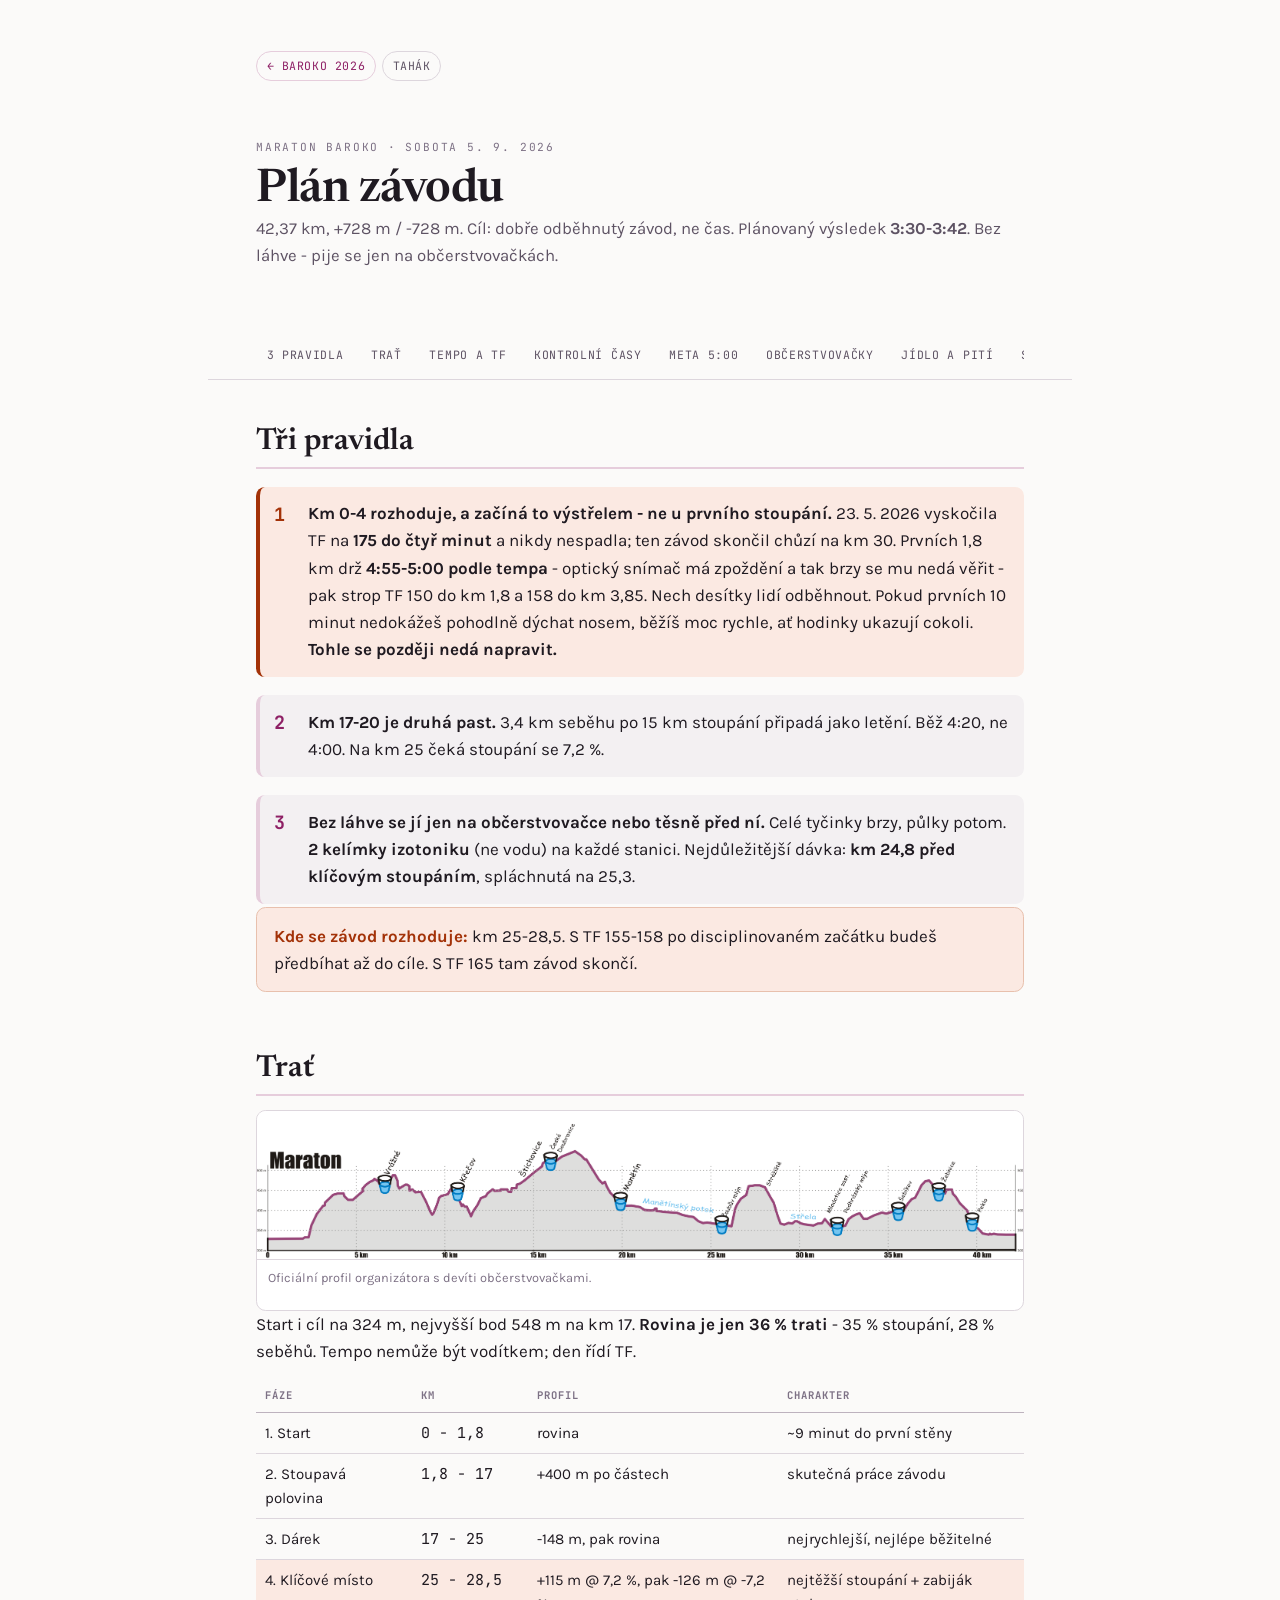
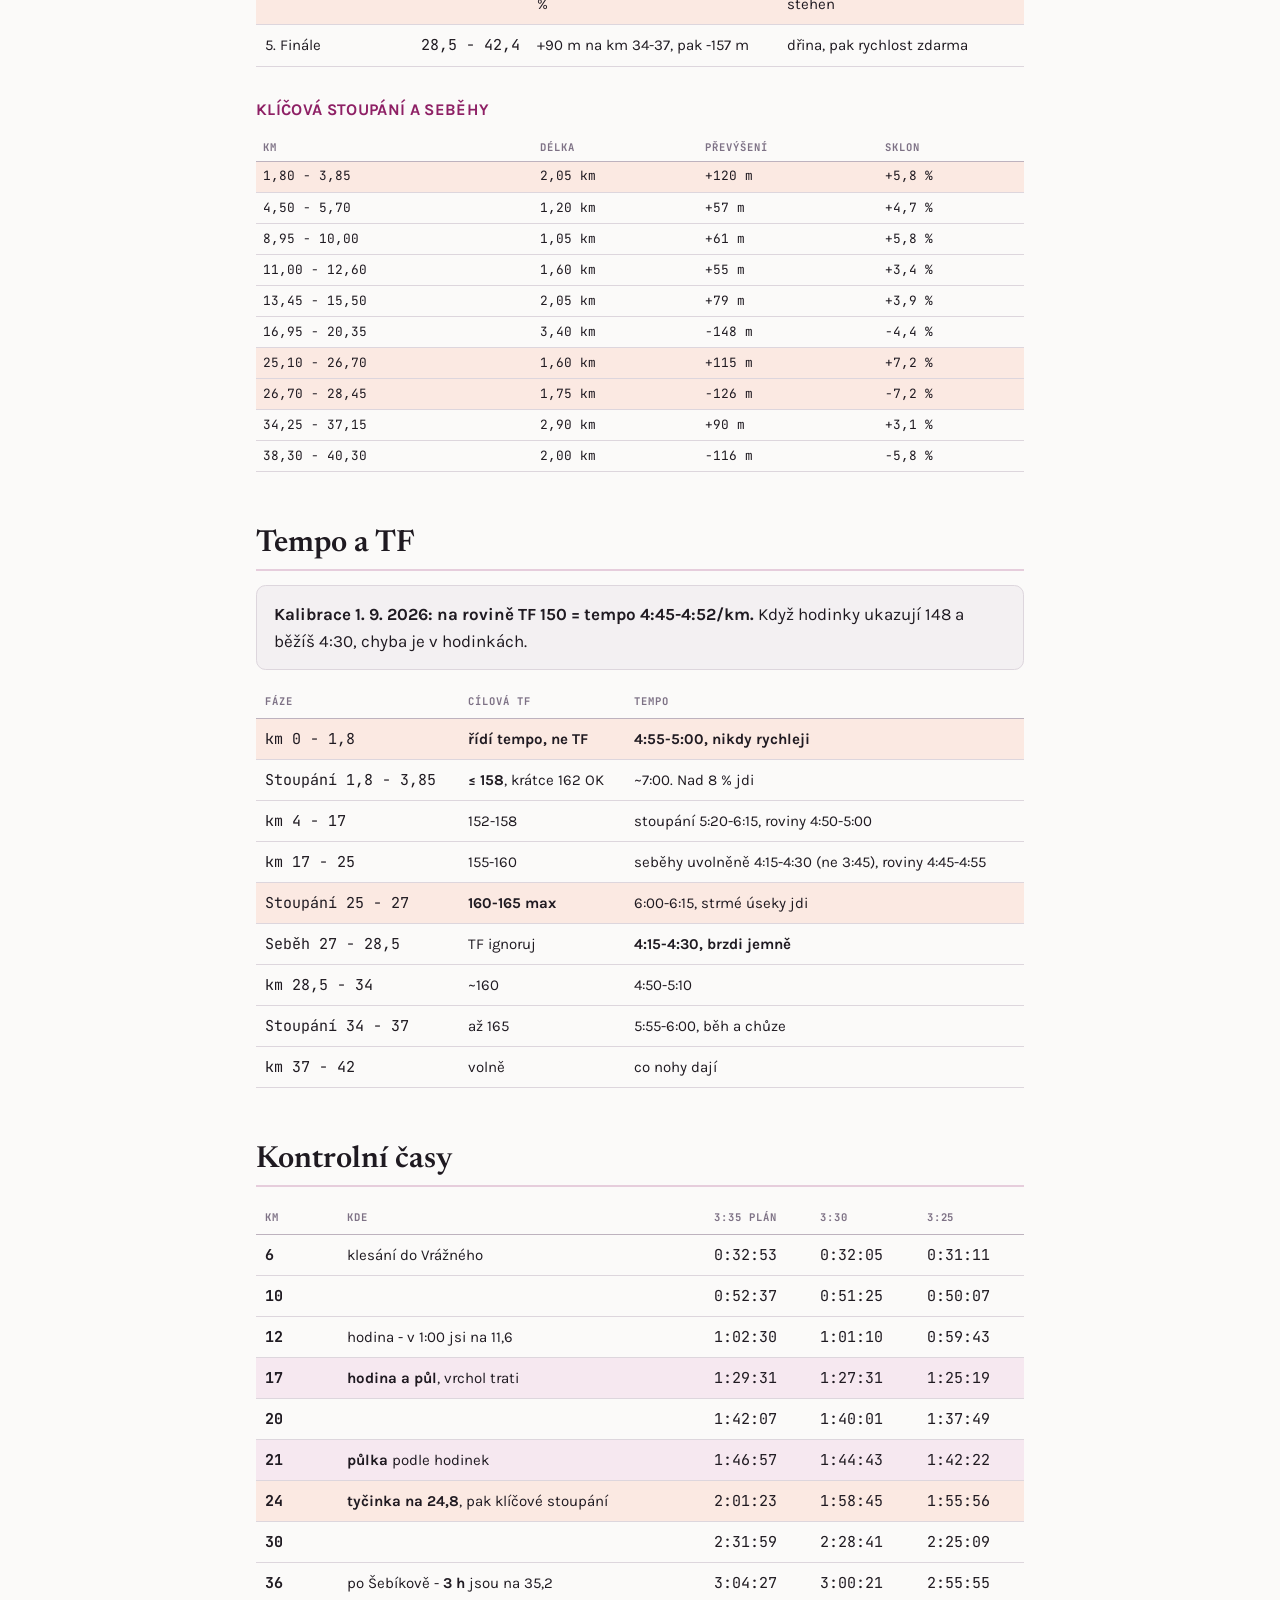
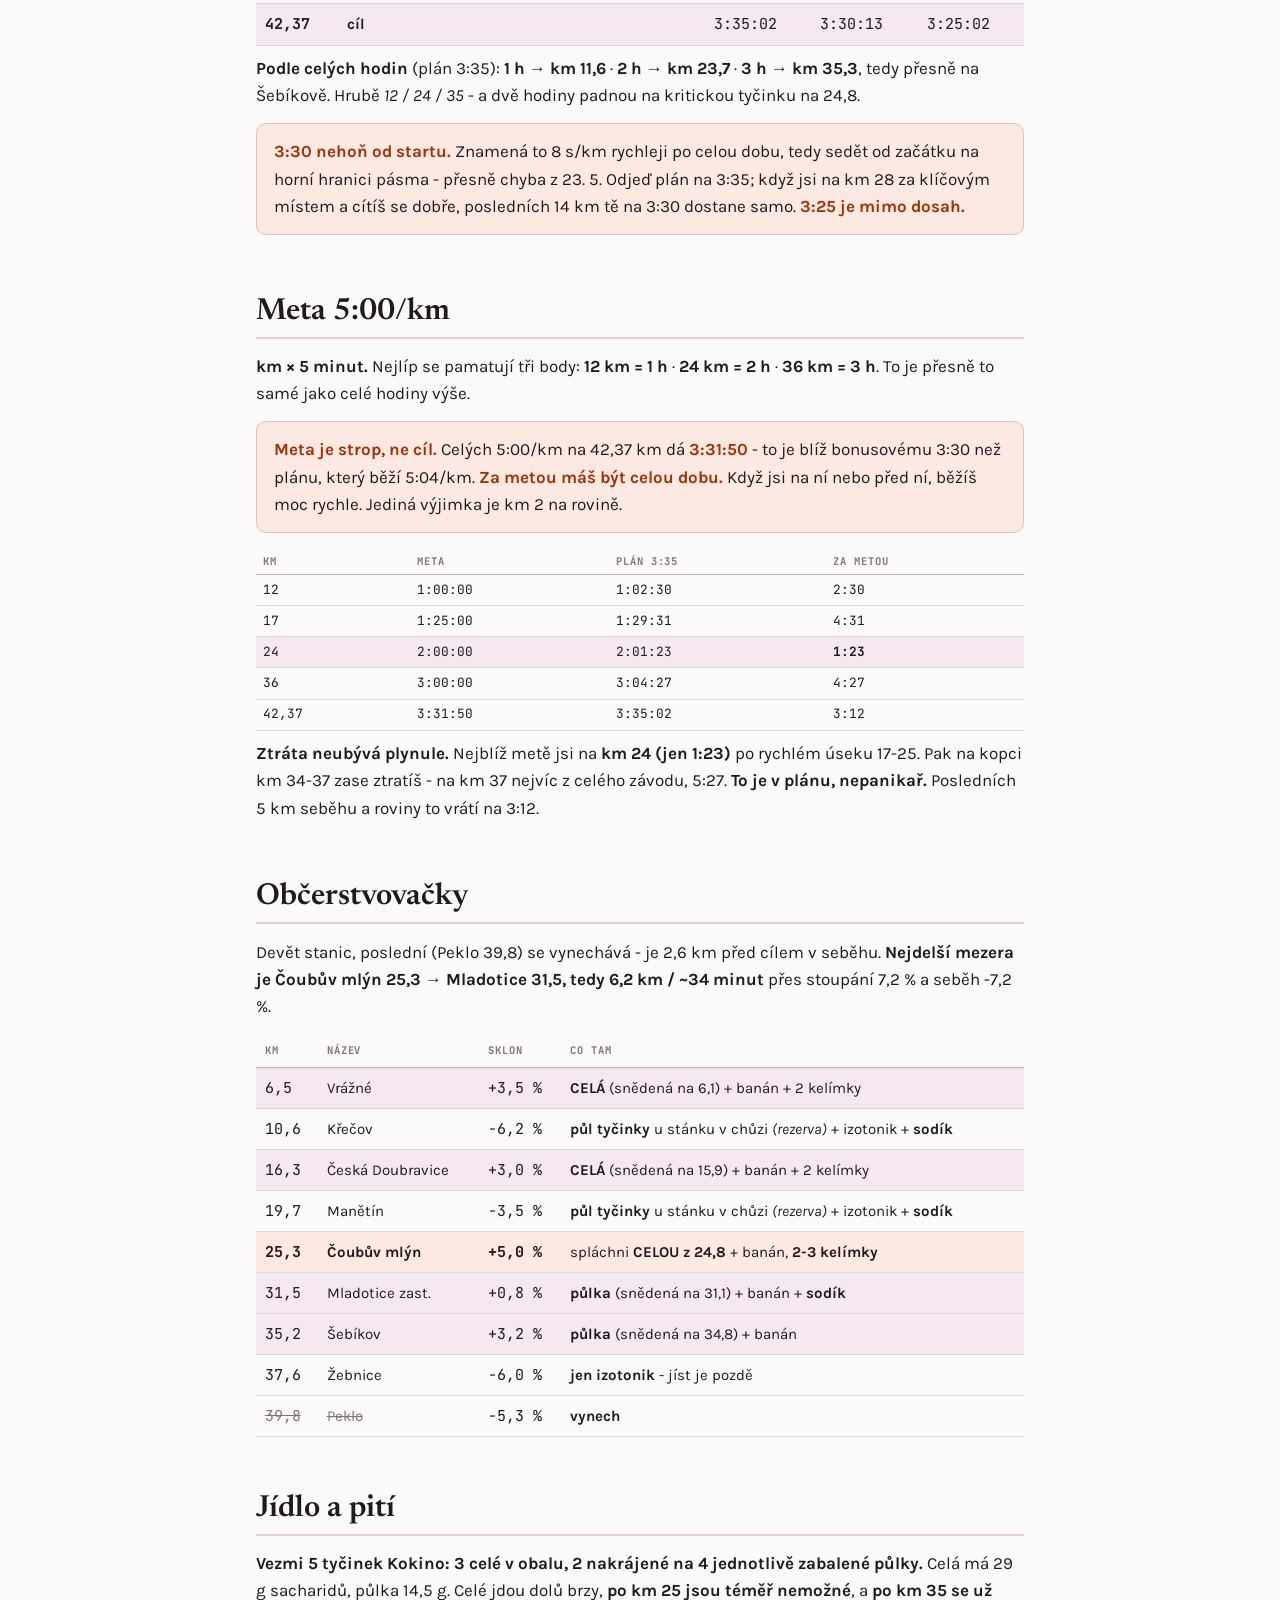
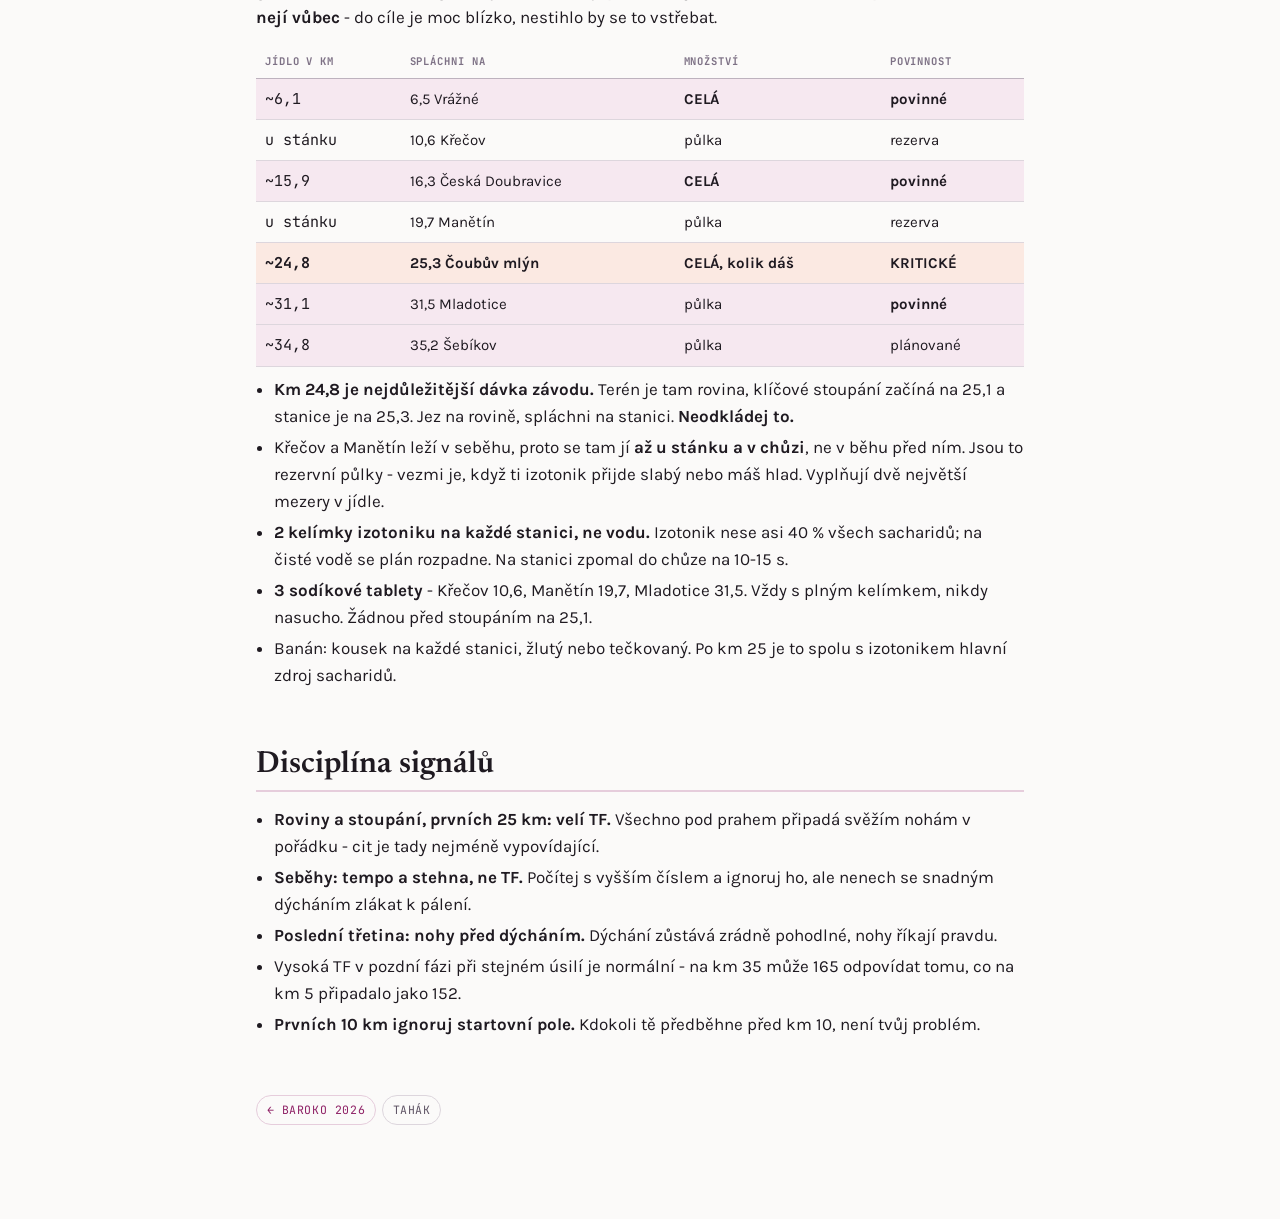
==== commit dba504bf: "Meta 5:00/km jako pomucka pro pocitani mezicasu km x 5 minut, tedy 12 km = 1 h, 24 km = 2 h, 36 km =" ====
--- a/plan.html
+++ b/plan.html
@@ -26,6 +26,7 @@
   <li><a href="#trat">Trať</a></li>
   <li><a href="#tempo">Tempo a TF</a></li>
   <li><a href="#casy">Kontrolní časy</a></li>
+  <li><a href="#meta">Meta 5:00</a></li>
   <li><a href="#stanice">Občerstvovačky</a></li>
   <li><a href="#jidlo">Jídlo a pití</a></li>
   <li><a href="#signaly">Signály</a></li>
@@ -139,6 +140,31 @@
   </div>
 </section>
 
+<section id="meta">
+  <h2>Meta 5:00/km</h2>
+  <p><strong>km &times; 5 minut.</strong> Nejlíp se pamatují tři body:
+  <strong>12 km = 1 h</strong> &middot; <strong>24 km = 2 h</strong> &middot;
+  <strong>36 km = 3 h</strong>. To je přesně to samé jako celé hodiny výše.</p>
+  <div class="box warn">
+    <p><strong>Meta je strop, ne cíl.</strong> Celých 5:00/km na 42,37 km dá <strong>3:31:50</strong> -
+    to je blíž bonusovému 3:30 než plánu, který běží 5:04/km. <strong>Za metou máš být celou
+    dobu.</strong> Když jsi na ní nebo před ní, běžíš moc rychle. Jediná výjimka je km 2 na rovině.</p>
+  </div>
+  <div class="tw"><table class="compact">
+    <thead><tr><th class="num">km</th><th class="num">meta</th><th class="num">plán 3:35</th><th class="num">za metou</th></tr></thead>
+    <tbody>
+      <tr><td class="num">12</td><td class="num">1:00:00</td><td class="num">1:02:30</td><td class="num">2:30</td></tr>
+      <tr><td class="num">17</td><td class="num">1:25:00</td><td class="num">1:29:31</td><td class="num">4:31</td></tr>
+      <tr class="eat"><td class="num">24</td><td class="num">2:00:00</td><td class="num">2:01:23</td><td class="num"><strong>1:23</strong></td></tr>
+      <tr><td class="num">36</td><td class="num">3:00:00</td><td class="num">3:04:27</td><td class="num">4:27</td></tr>
+      <tr><td class="num">42,37</td><td class="num">3:31:50</td><td class="num">3:35:02</td><td class="num">3:12</td></tr>
+    </tbody>
+  </table></div>
+  <p><strong>Ztráta neubývá plynule.</strong> Nejblíž metě jsi na <strong>km 24 (jen 1:23)</strong>
+  po rychlém úseku 17-25. Pak na kopci km 34-37 zase ztratíš - na km 37 nejvíc z celého závodu,
+  5:27. <strong>To je v plánu, nepanikař.</strong> Posledních 5 km seběhu a roviny to vrátí na 3:12.</p>
+</section>
+
 <section id="stanice">
   <h2>Občerstvovačky</h2>
   <p>Devět stanic, poslední (Peklo 39,8) se vynechává - je 2,6 km před cílem v seběhu.
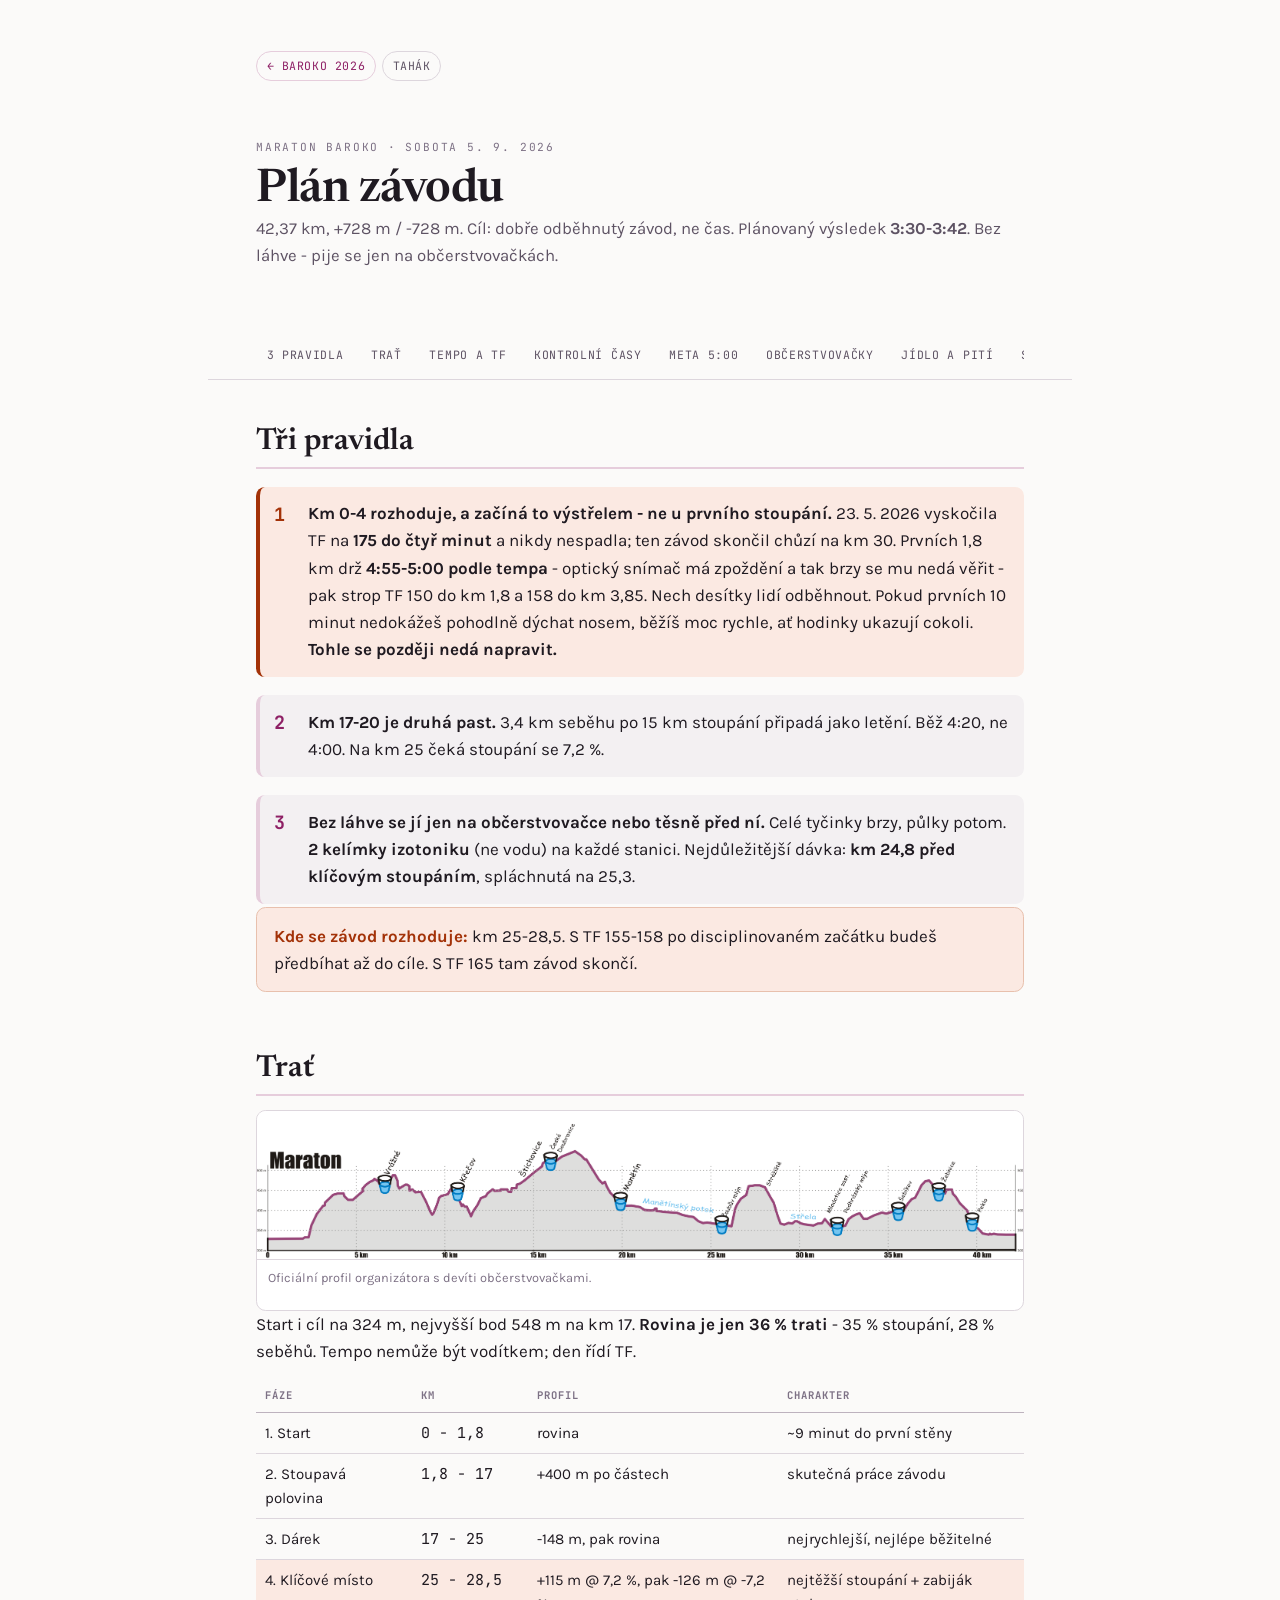
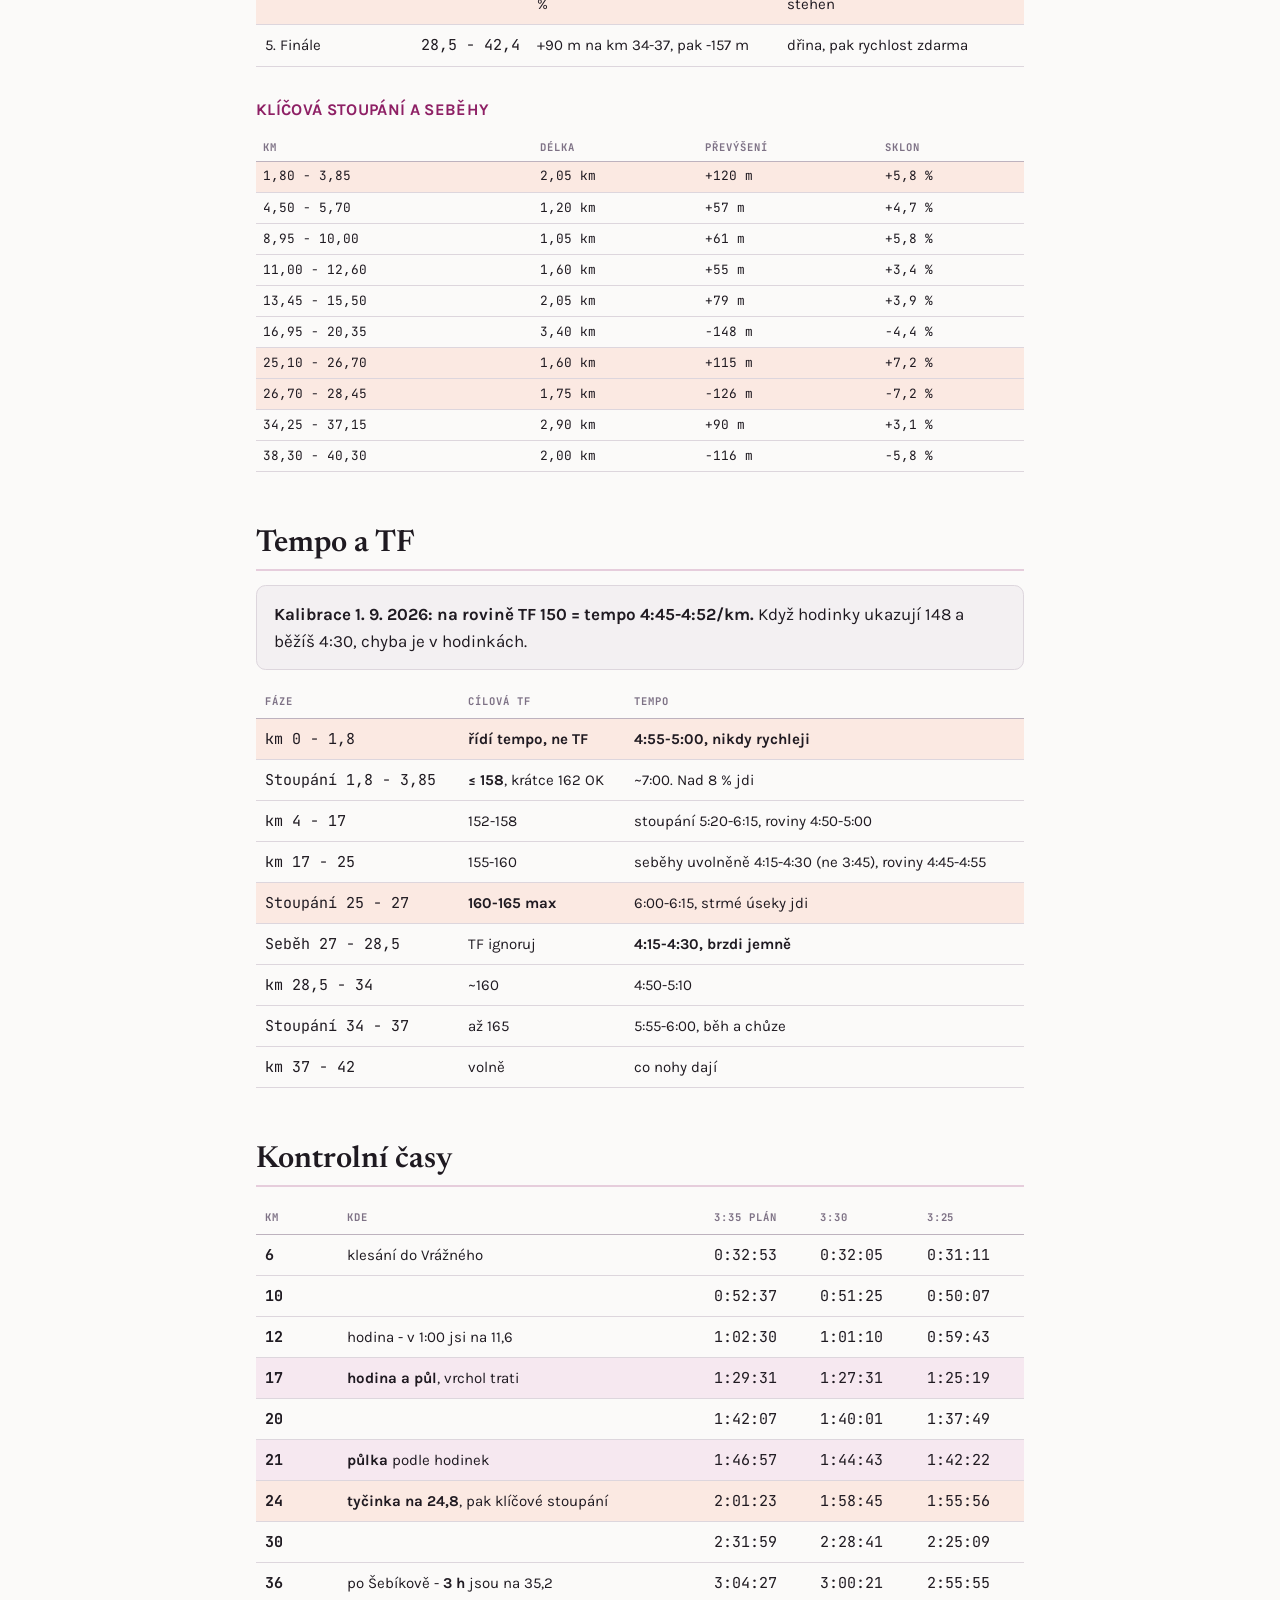
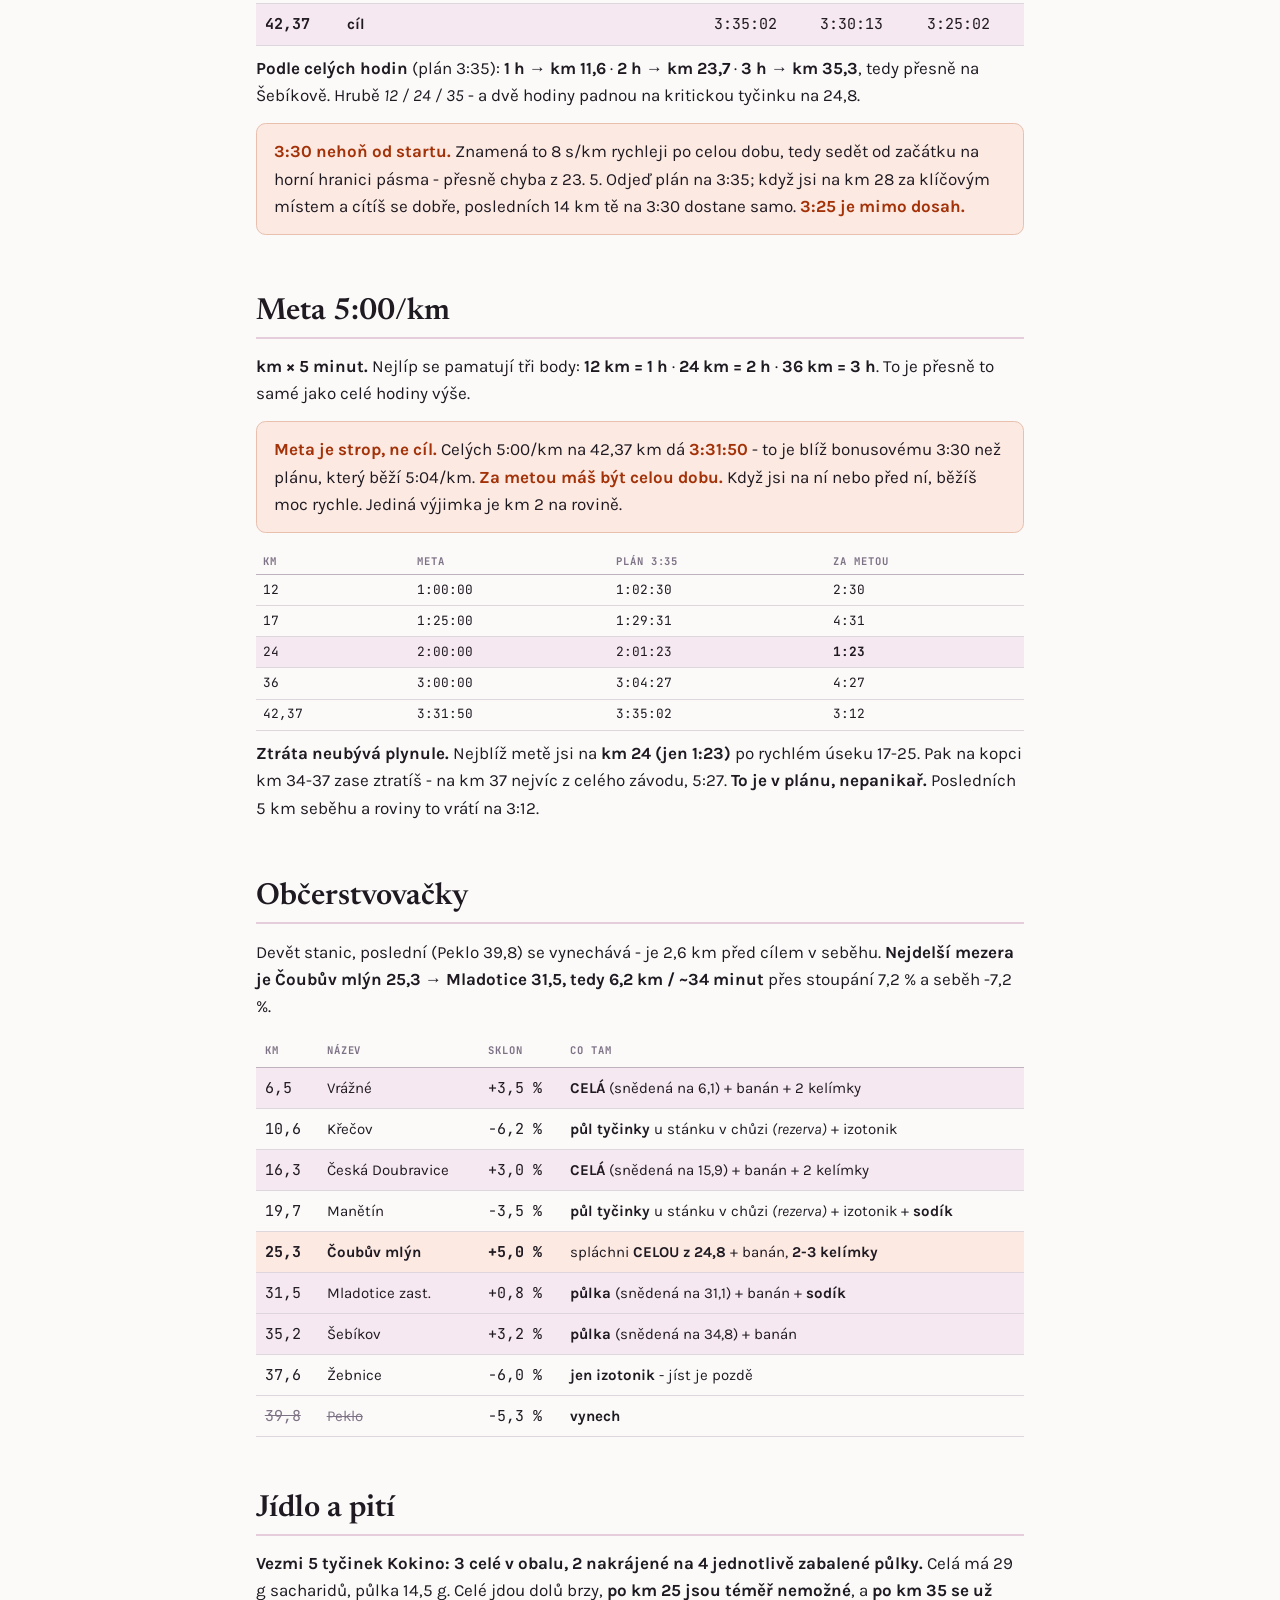
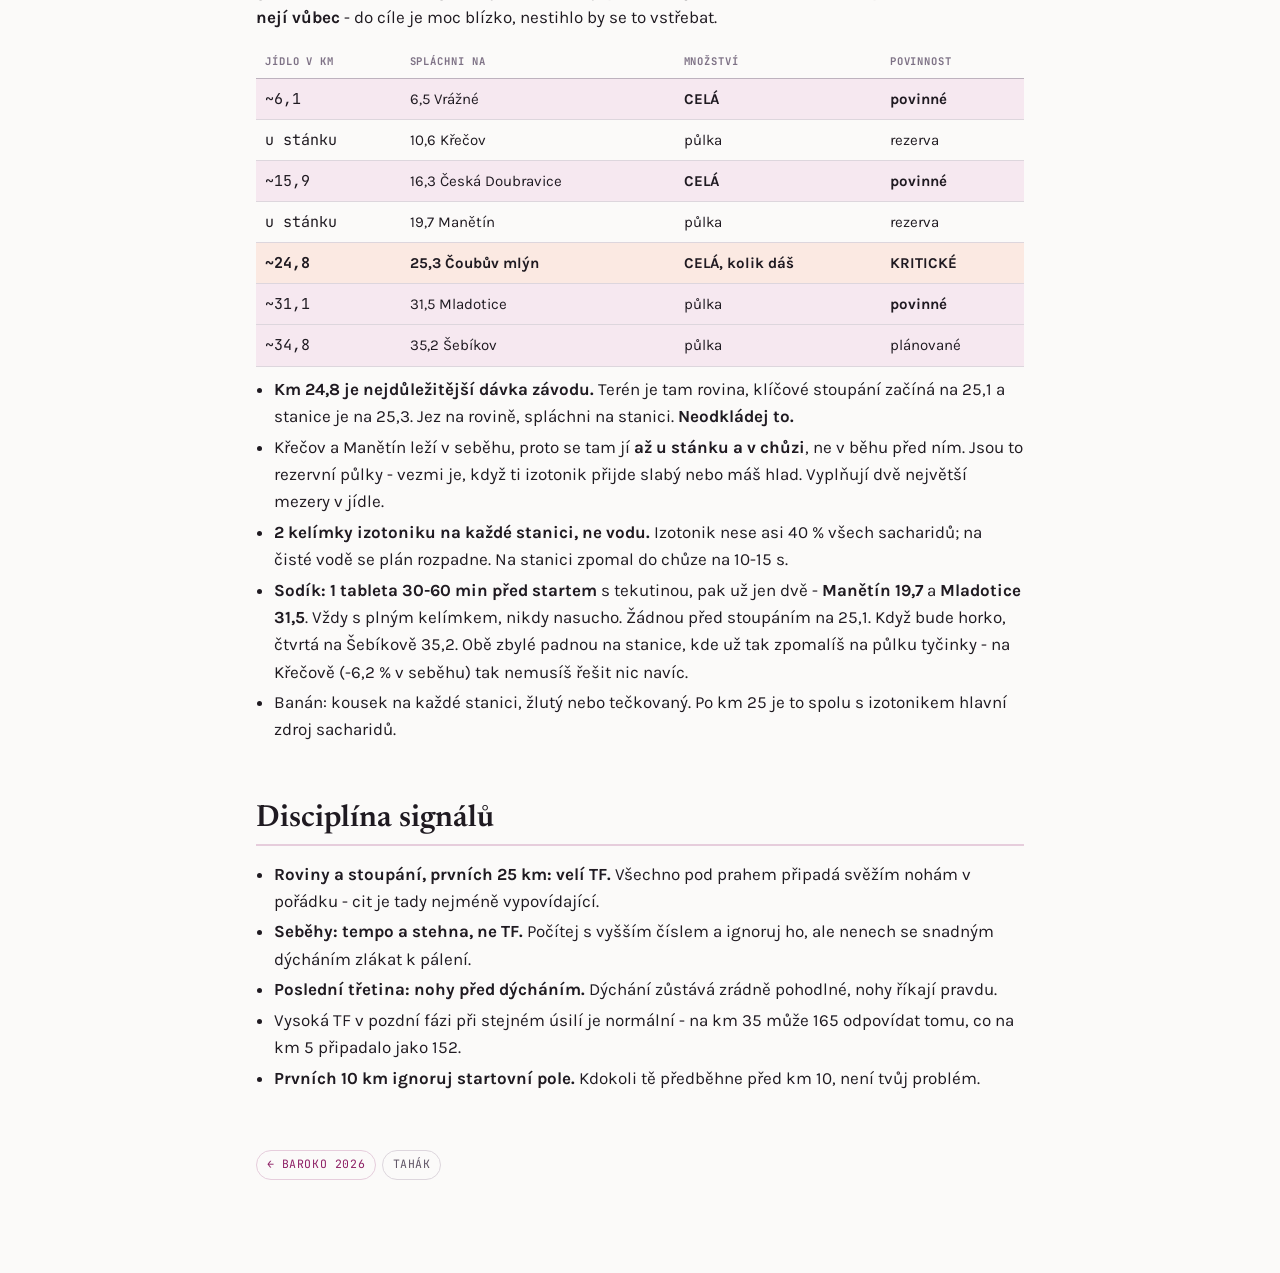
==== commit 7d0fa77e: "Sodik: jedna tableta pred startem, pak jen dve v prubehu Puvodne tri tablety na 10,6 / 19,7 / 31,5. " ====
--- a/plan.html
+++ b/plan.html
@@ -174,7 +174,7 @@
     <thead><tr><th class="num">km</th><th>Název</th><th class="num">Sklon</th><th>Co tam</th></tr></thead>
     <tbody>
       <tr class="eat"><td class="num">6,5</td><td>Vrážné</td><td class="num">+3,5 %</td><td><strong>CELÁ</strong> (snědená na 6,1) + banán + 2 kelímky</td></tr>
-      <tr><td class="num">10,6</td><td>Křečov</td><td class="num">-6,2 %</td><td><strong>půl tyčinky</strong> u stánku v chůzi <em>(rezerva)</em> + izotonik + <strong>sodík</strong></td></tr>
+      <tr><td class="num">10,6</td><td>Křečov</td><td class="num">-6,2 %</td><td><strong>půl tyčinky</strong> u stánku v chůzi <em>(rezerva)</em> + izotonik</td></tr>
       <tr class="eat"><td class="num">16,3</td><td>Česká Doubravice</td><td class="num">+3,0 %</td><td><strong>CELÁ</strong> (snědená na 15,9) + banán + 2 kelímky</td></tr>
       <tr><td class="num">19,7</td><td>Manětín</td><td class="num">-3,5 %</td><td><strong>půl tyčinky</strong> u stánku v chůzi <em>(rezerva)</em> + izotonik + <strong>sodík</strong></td></tr>
       <tr class="crit"><td class="num"><strong>25,3</strong></td><td><strong>Čoubův mlýn</strong></td><td class="num"><strong>+5,0 %</strong></td><td>spláchni <strong>CELOU z 24,8</strong> + banán, <strong>2-3 kelímky</strong></td></tr>
@@ -213,8 +213,11 @@
       máš hlad. Vyplňují dvě největší mezery v jídle.</li>
     <li><strong>2 kelímky izotoniku na každé stanici, ne vodu.</strong> Izotonik nese asi 40 %
       všech sacharidů; na čisté vodě se plán rozpadne. Na stanici zpomal do chůze na 10-15 s.</li>
-    <li><strong>3 sodíkové tablety</strong> - Křečov 10,6, Manětín 19,7, Mladotice 31,5. Vždy
-      s plným kelímkem, nikdy nasucho. Žádnou před stoupáním na 25,1.</li>
+    <li><strong>Sodík: 1 tableta 30-60 min před startem</strong> s tekutinou, pak už jen dvě -
+      <strong>Manětín 19,7</strong> a <strong>Mladotice 31,5</strong>. Vždy s plným kelímkem, nikdy
+      nasucho. Žádnou před stoupáním na 25,1. Když bude horko, čtvrtá na Šebíkově 35,2.
+      Obě zbylé padnou na stanice, kde už tak zpomalíš na půlku tyčinky - na Křečově (-6,2 %
+      v seběhu) tak nemusíš řešit nic navíc.</li>
     <li>Banán: kousek na každé stanici, žlutý nebo tečkovaný. Po km 25 je to spolu s izotonikem
       hlavní zdroj sacharidů.</li>
   </ul>
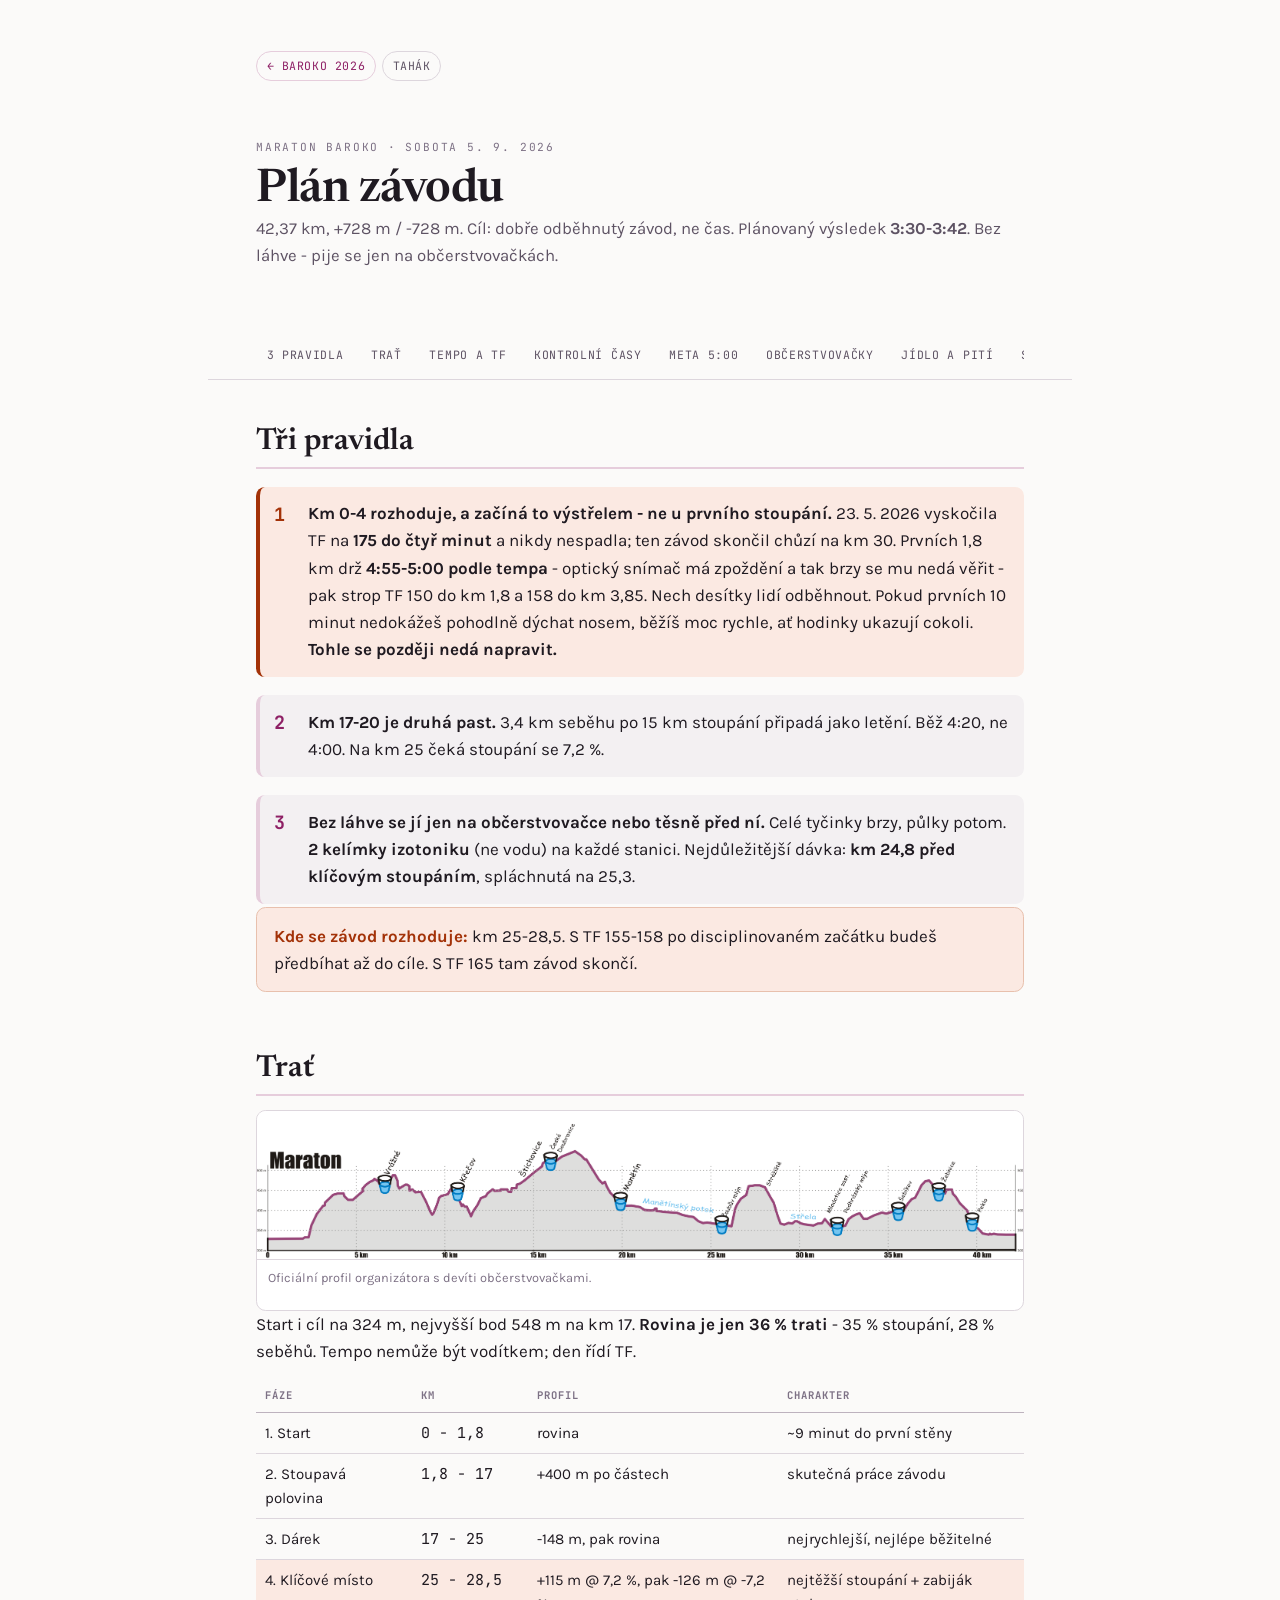
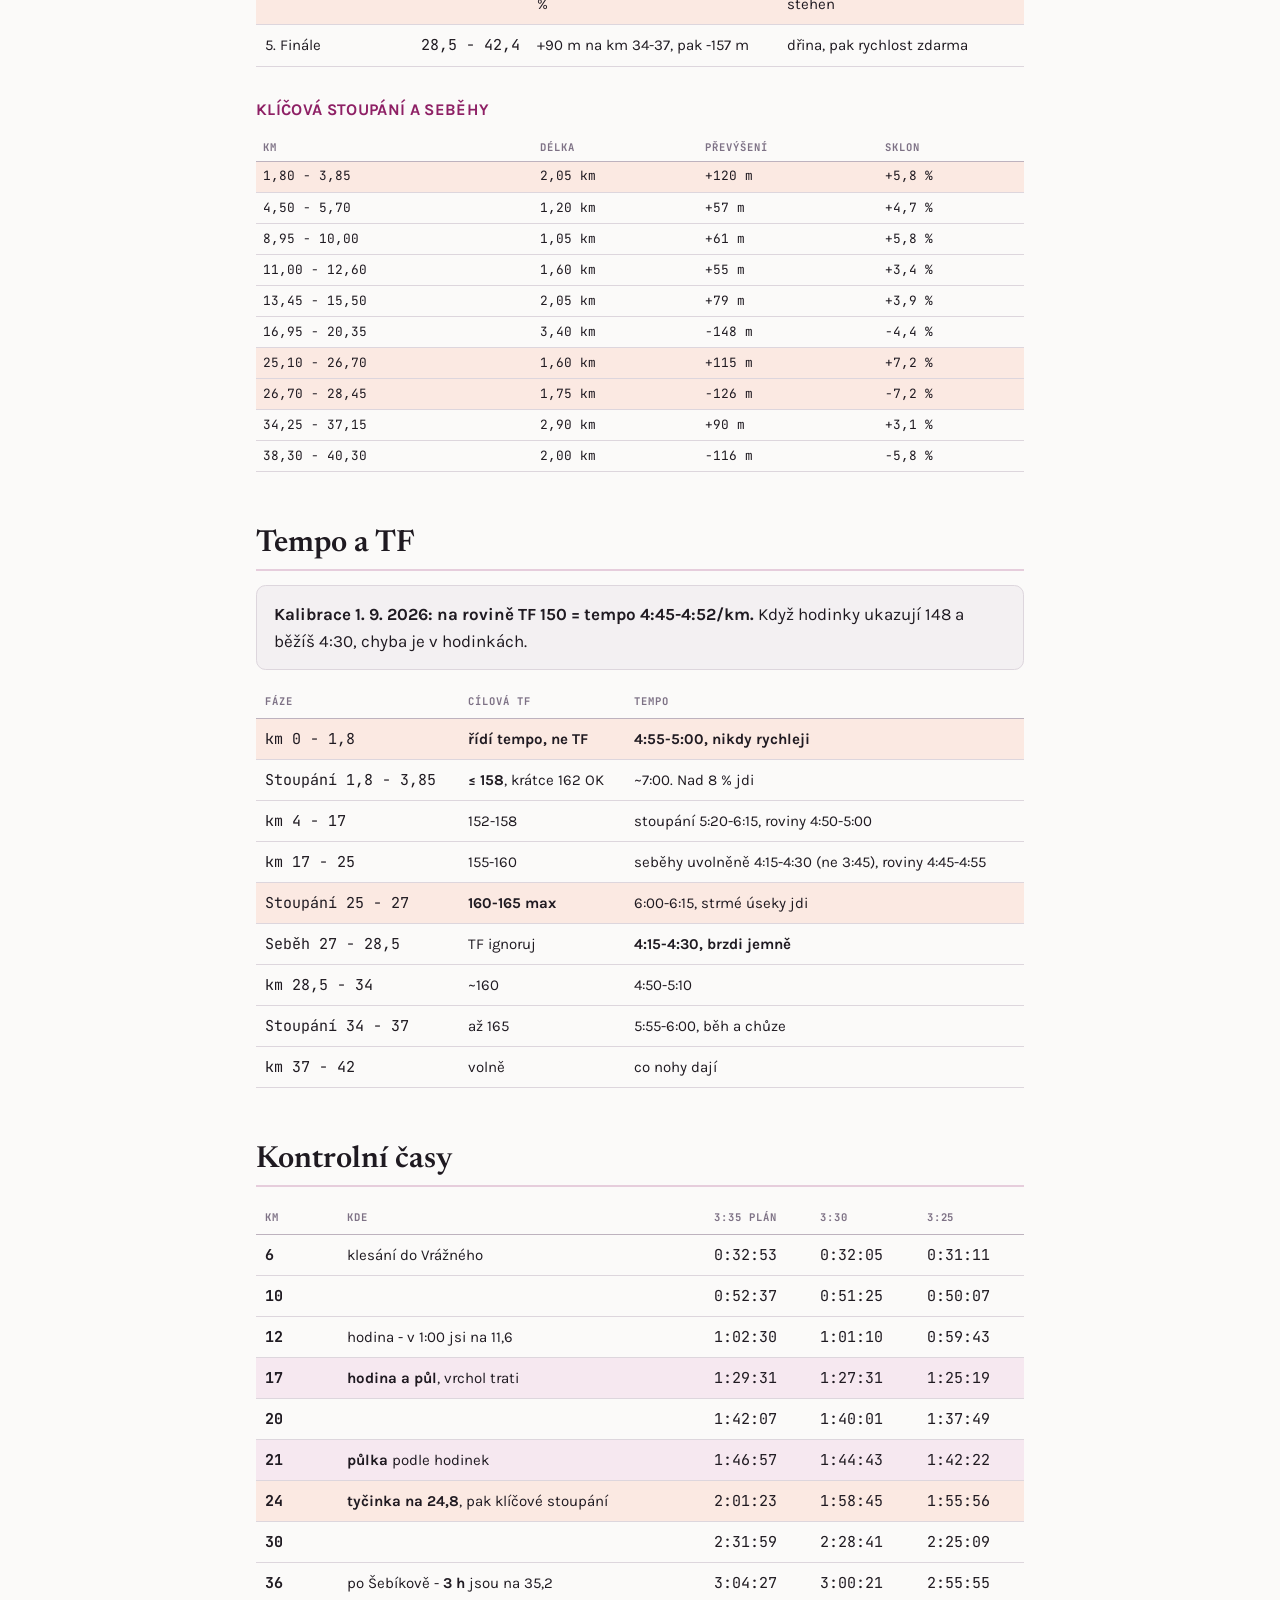
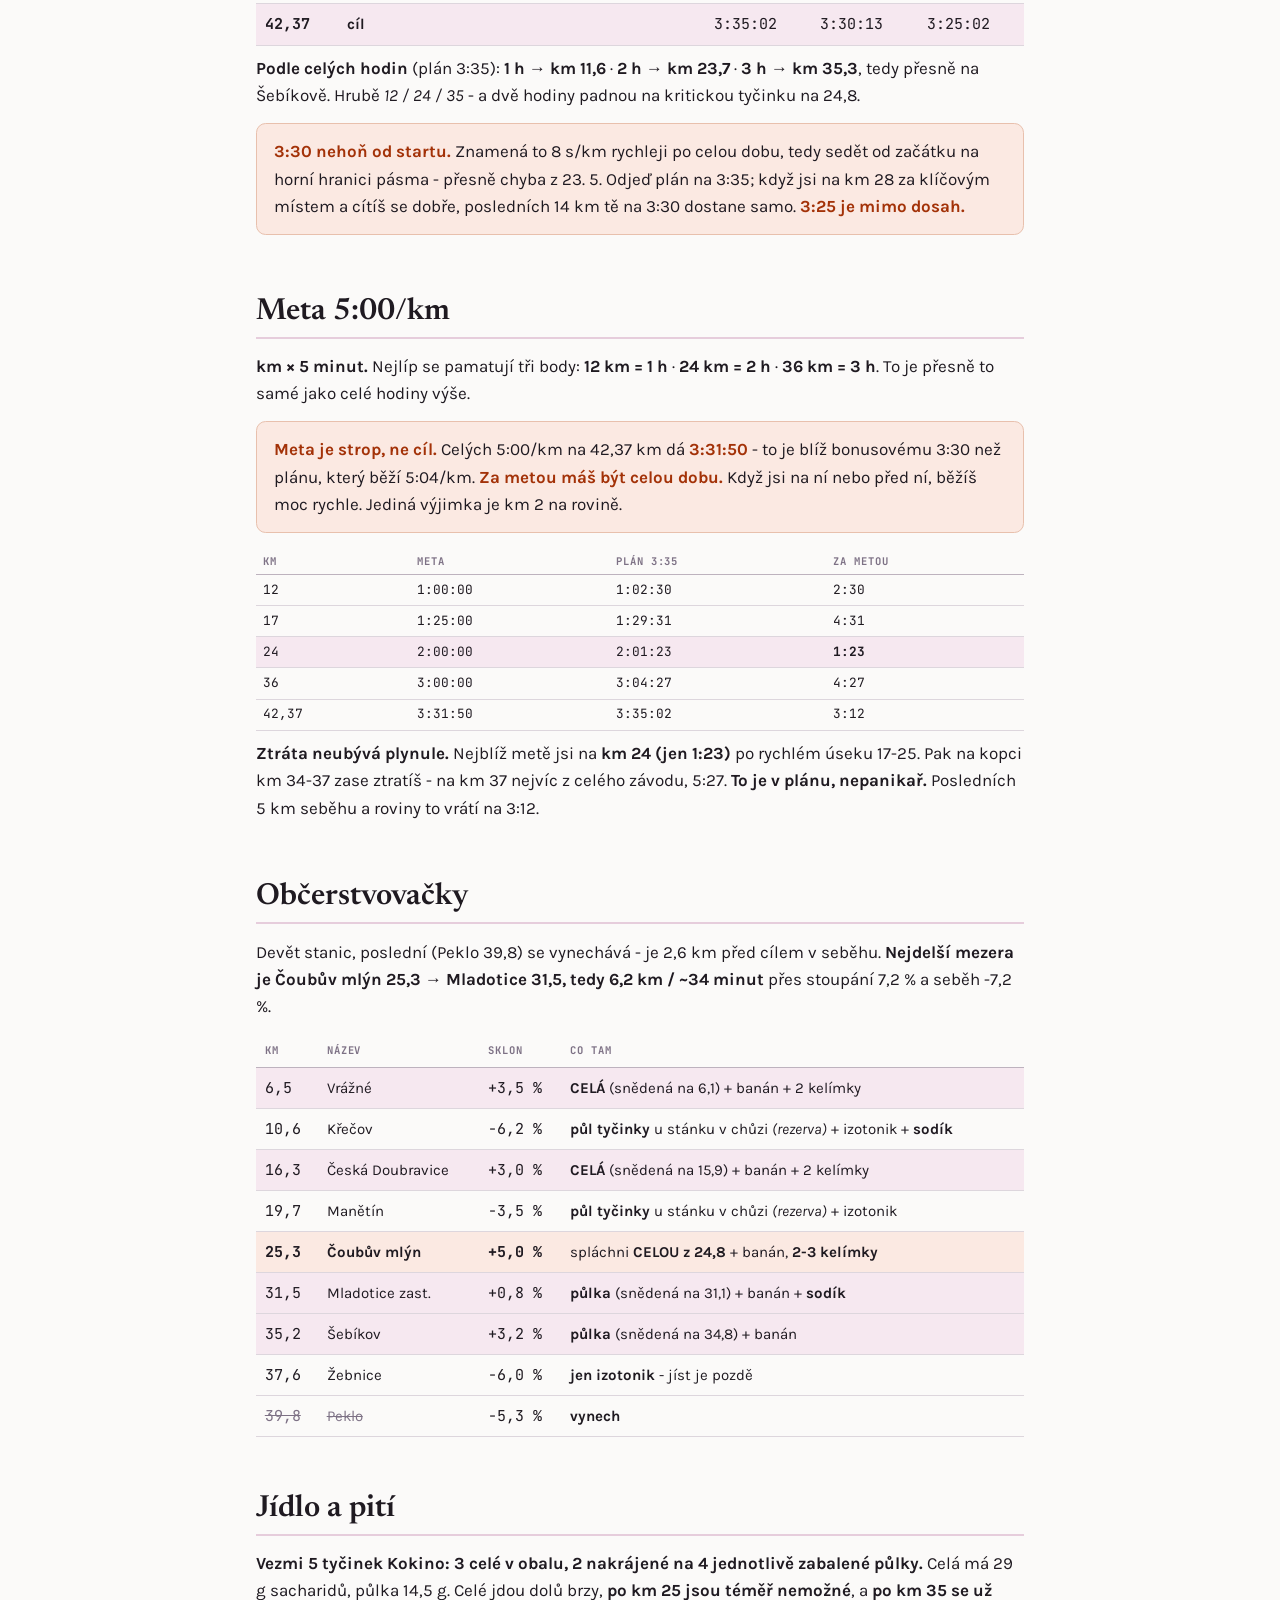
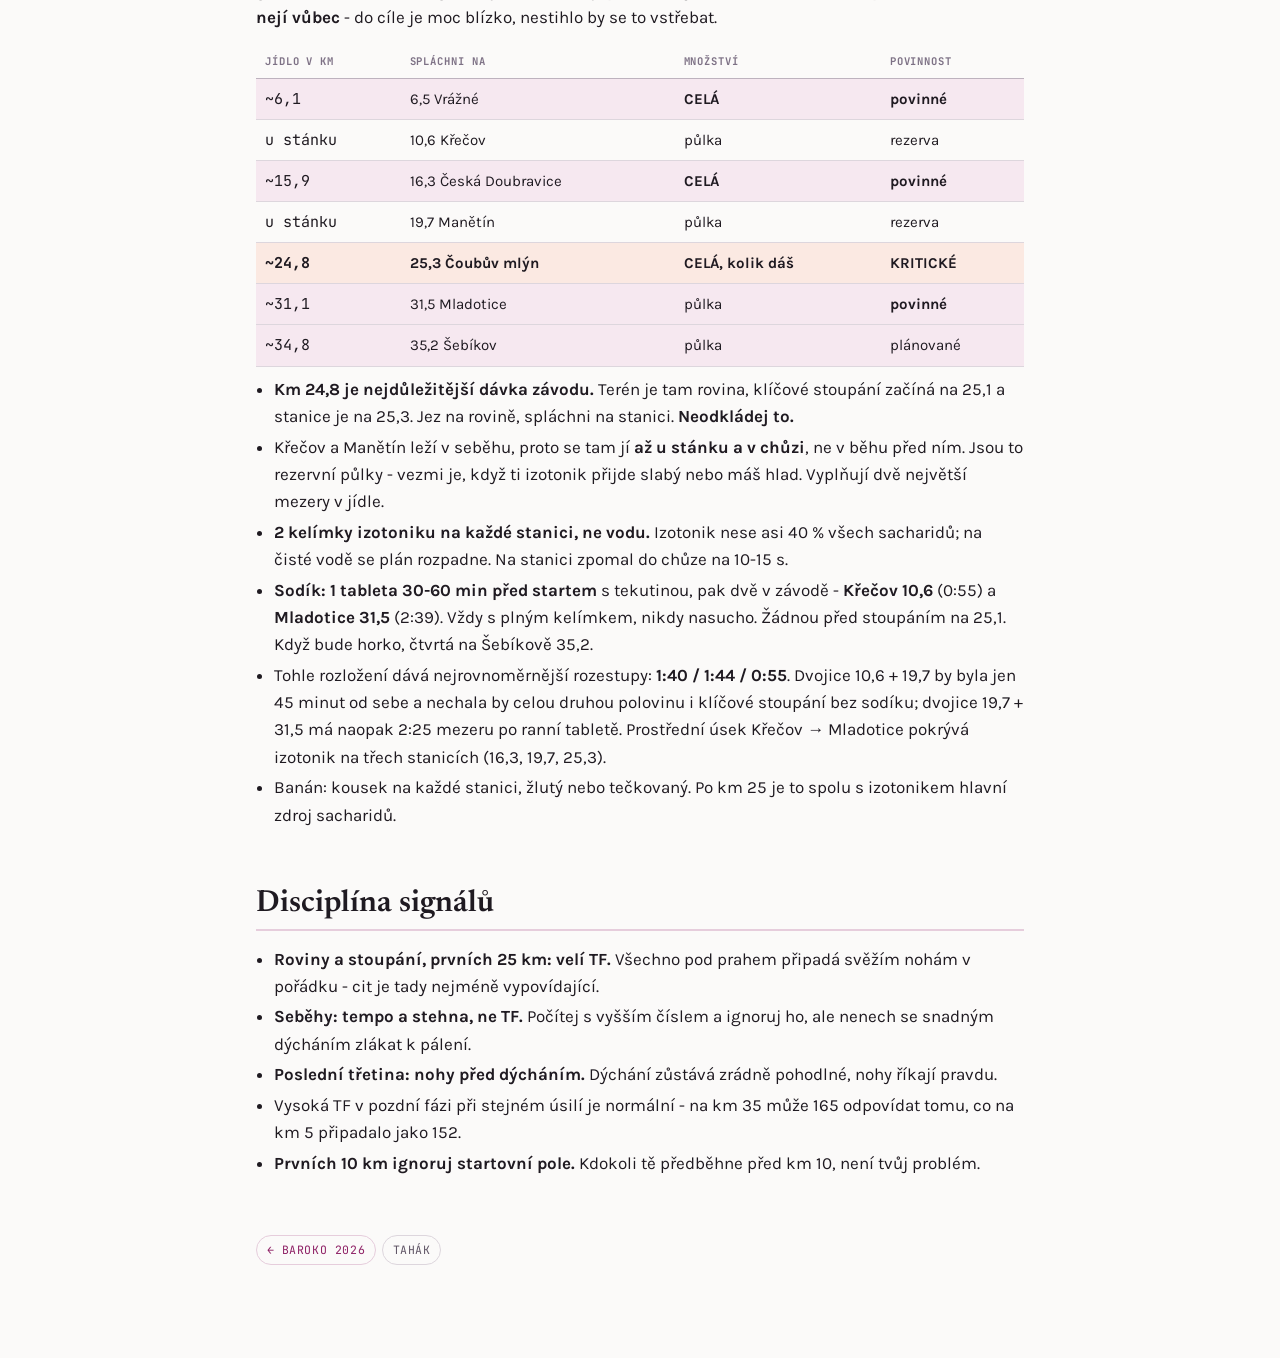
==== commit 6fb5ef61: "Sodik: druha tableta z Manetina na Krecov Pred startem + Krecov 10,6 (0:55) + Mladotice 31,5 (2:39)." ====
--- a/plan.html
+++ b/plan.html
@@ -174,9 +174,9 @@
     <thead><tr><th class="num">km</th><th>Název</th><th class="num">Sklon</th><th>Co tam</th></tr></thead>
     <tbody>
       <tr class="eat"><td class="num">6,5</td><td>Vrážné</td><td class="num">+3,5 %</td><td><strong>CELÁ</strong> (snědená na 6,1) + banán + 2 kelímky</td></tr>
-      <tr><td class="num">10,6</td><td>Křečov</td><td class="num">-6,2 %</td><td><strong>půl tyčinky</strong> u stánku v chůzi <em>(rezerva)</em> + izotonik</td></tr>
+      <tr><td class="num">10,6</td><td>Křečov</td><td class="num">-6,2 %</td><td><strong>půl tyčinky</strong> u stánku v chůzi <em>(rezerva)</em> + izotonik + <strong>sodík</strong></td></tr>
       <tr class="eat"><td class="num">16,3</td><td>Česká Doubravice</td><td class="num">+3,0 %</td><td><strong>CELÁ</strong> (snědená na 15,9) + banán + 2 kelímky</td></tr>
-      <tr><td class="num">19,7</td><td>Manětín</td><td class="num">-3,5 %</td><td><strong>půl tyčinky</strong> u stánku v chůzi <em>(rezerva)</em> + izotonik + <strong>sodík</strong></td></tr>
+      <tr><td class="num">19,7</td><td>Manětín</td><td class="num">-3,5 %</td><td><strong>půl tyčinky</strong> u stánku v chůzi <em>(rezerva)</em> + izotonik</td></tr>
       <tr class="crit"><td class="num"><strong>25,3</strong></td><td><strong>Čoubův mlýn</strong></td><td class="num"><strong>+5,0 %</strong></td><td>spláchni <strong>CELOU z 24,8</strong> + banán, <strong>2-3 kelímky</strong></td></tr>
       <tr class="eat"><td class="num">31,5</td><td>Mladotice zast.</td><td class="num">+0,8 %</td><td><strong>půlka</strong> (snědená na 31,1) + banán + <strong>sodík</strong></td></tr>
       <tr class="eat"><td class="num">35,2</td><td>Šebíkov</td><td class="num">+3,2 %</td><td><strong>půlka</strong> (snědená na 34,8) + banán</td></tr>
@@ -213,11 +213,14 @@
       máš hlad. Vyplňují dvě největší mezery v jídle.</li>
     <li><strong>2 kelímky izotoniku na každé stanici, ne vodu.</strong> Izotonik nese asi 40 %
       všech sacharidů; na čisté vodě se plán rozpadne. Na stanici zpomal do chůze na 10-15 s.</li>
-    <li><strong>Sodík: 1 tableta 30-60 min před startem</strong> s tekutinou, pak už jen dvě -
-      <strong>Manětín 19,7</strong> a <strong>Mladotice 31,5</strong>. Vždy s plným kelímkem, nikdy
-      nasucho. Žádnou před stoupáním na 25,1. Když bude horko, čtvrtá na Šebíkově 35,2.
-      Obě zbylé padnou na stanice, kde už tak zpomalíš na půlku tyčinky - na Křečově (-6,2 %
-      v seběhu) tak nemusíš řešit nic navíc.</li>
+    <li><strong>Sodík: 1 tableta 30-60 min před startem</strong> s tekutinou, pak dvě v závodě -
+      <strong>Křečov 10,6</strong> (0:55) a <strong>Mladotice 31,5</strong> (2:39). Vždy s plným
+      kelímkem, nikdy nasucho. Žádnou před stoupáním na 25,1. Když bude horko, čtvrtá na
+      Šebíkově 35,2.</li>
+    <li>Tohle rozložení dává nejrovnoměrnější rozestupy: <strong>1:40 / 1:44 / 0:55</strong>.
+      Dvojice 10,6 + 19,7 by byla jen 45 minut od sebe a nechala by celou druhou polovinu
+      i klíčové stoupání bez sodíku; dvojice 19,7 + 31,5 má naopak 2:25 mezeru po ranní tabletě.
+      Prostřední úsek Křečov &rarr; Mladotice pokrývá izotonik na třech stanicích (16,3, 19,7, 25,3).</li>
     <li>Banán: kousek na každé stanici, žlutý nebo tečkovaný. Po km 25 je to spolu s izotonikem
       hlavní zdroj sacharidů.</li>
   </ul>
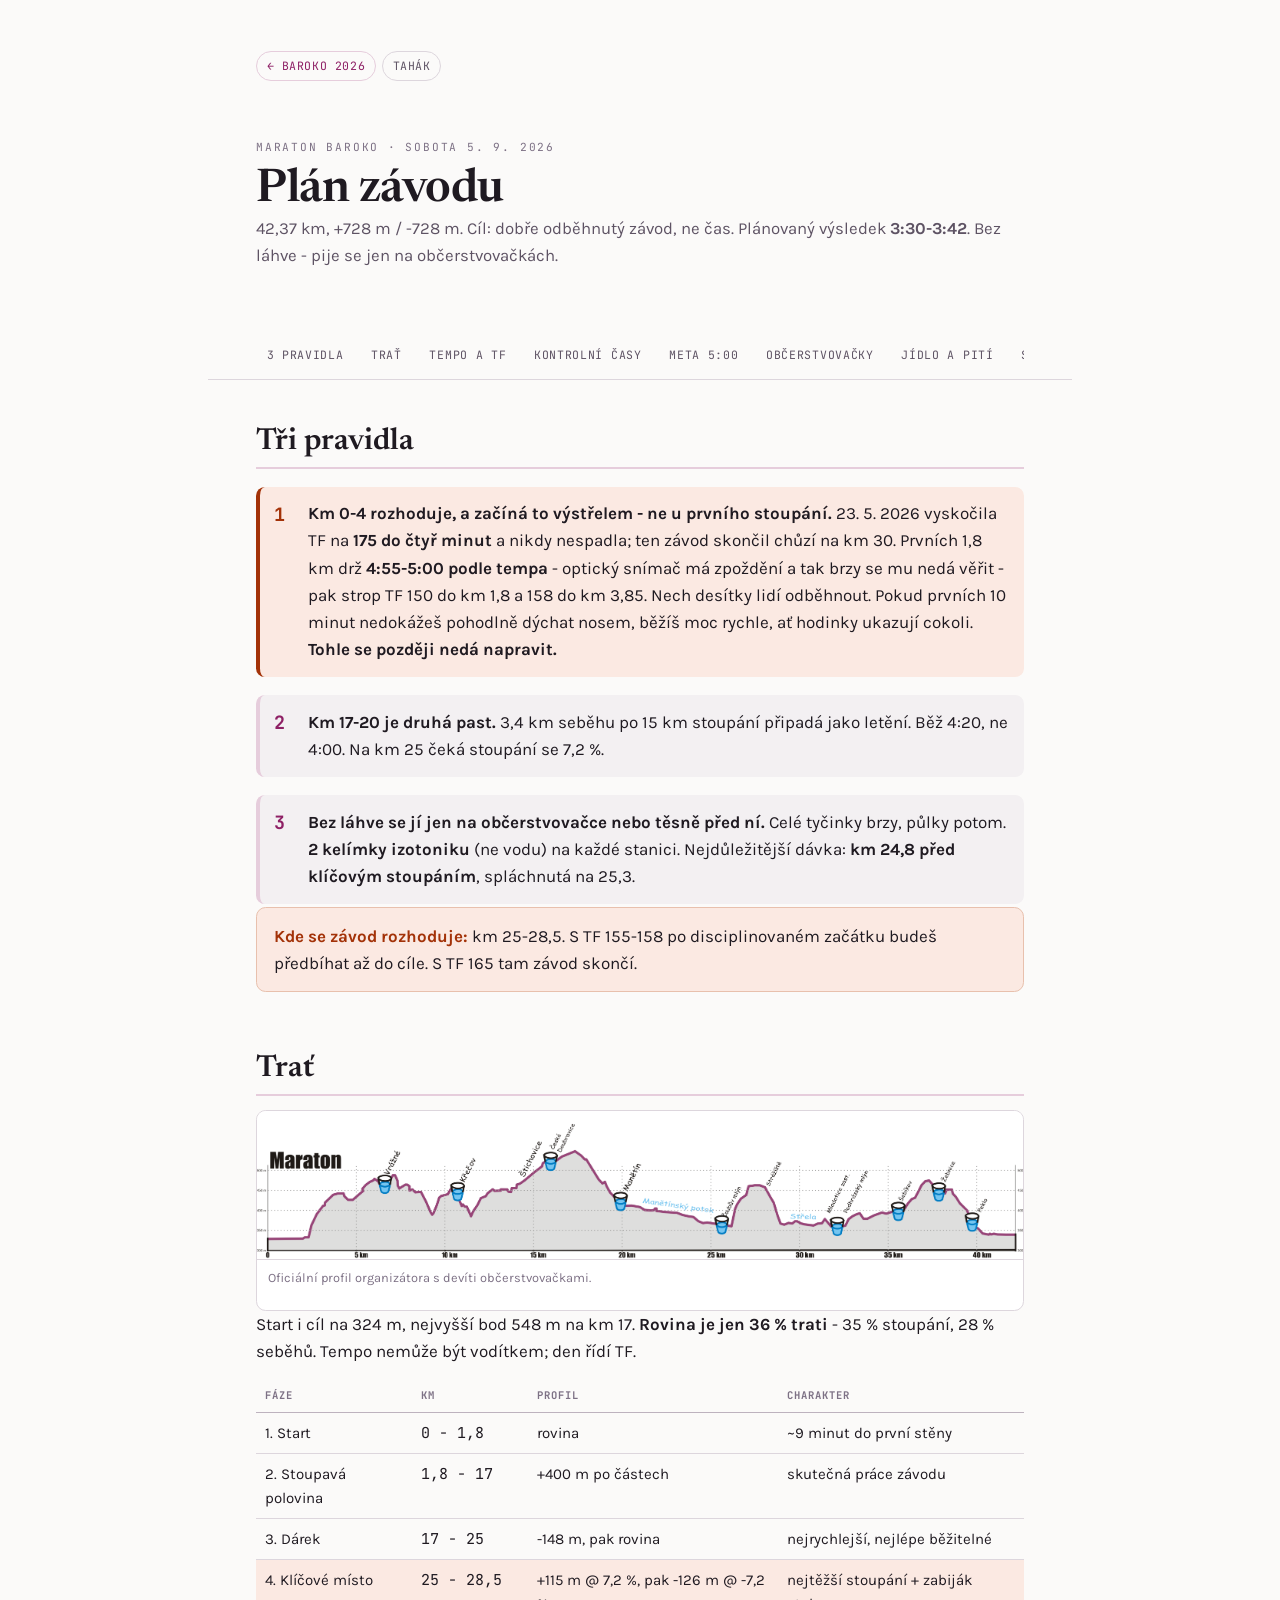
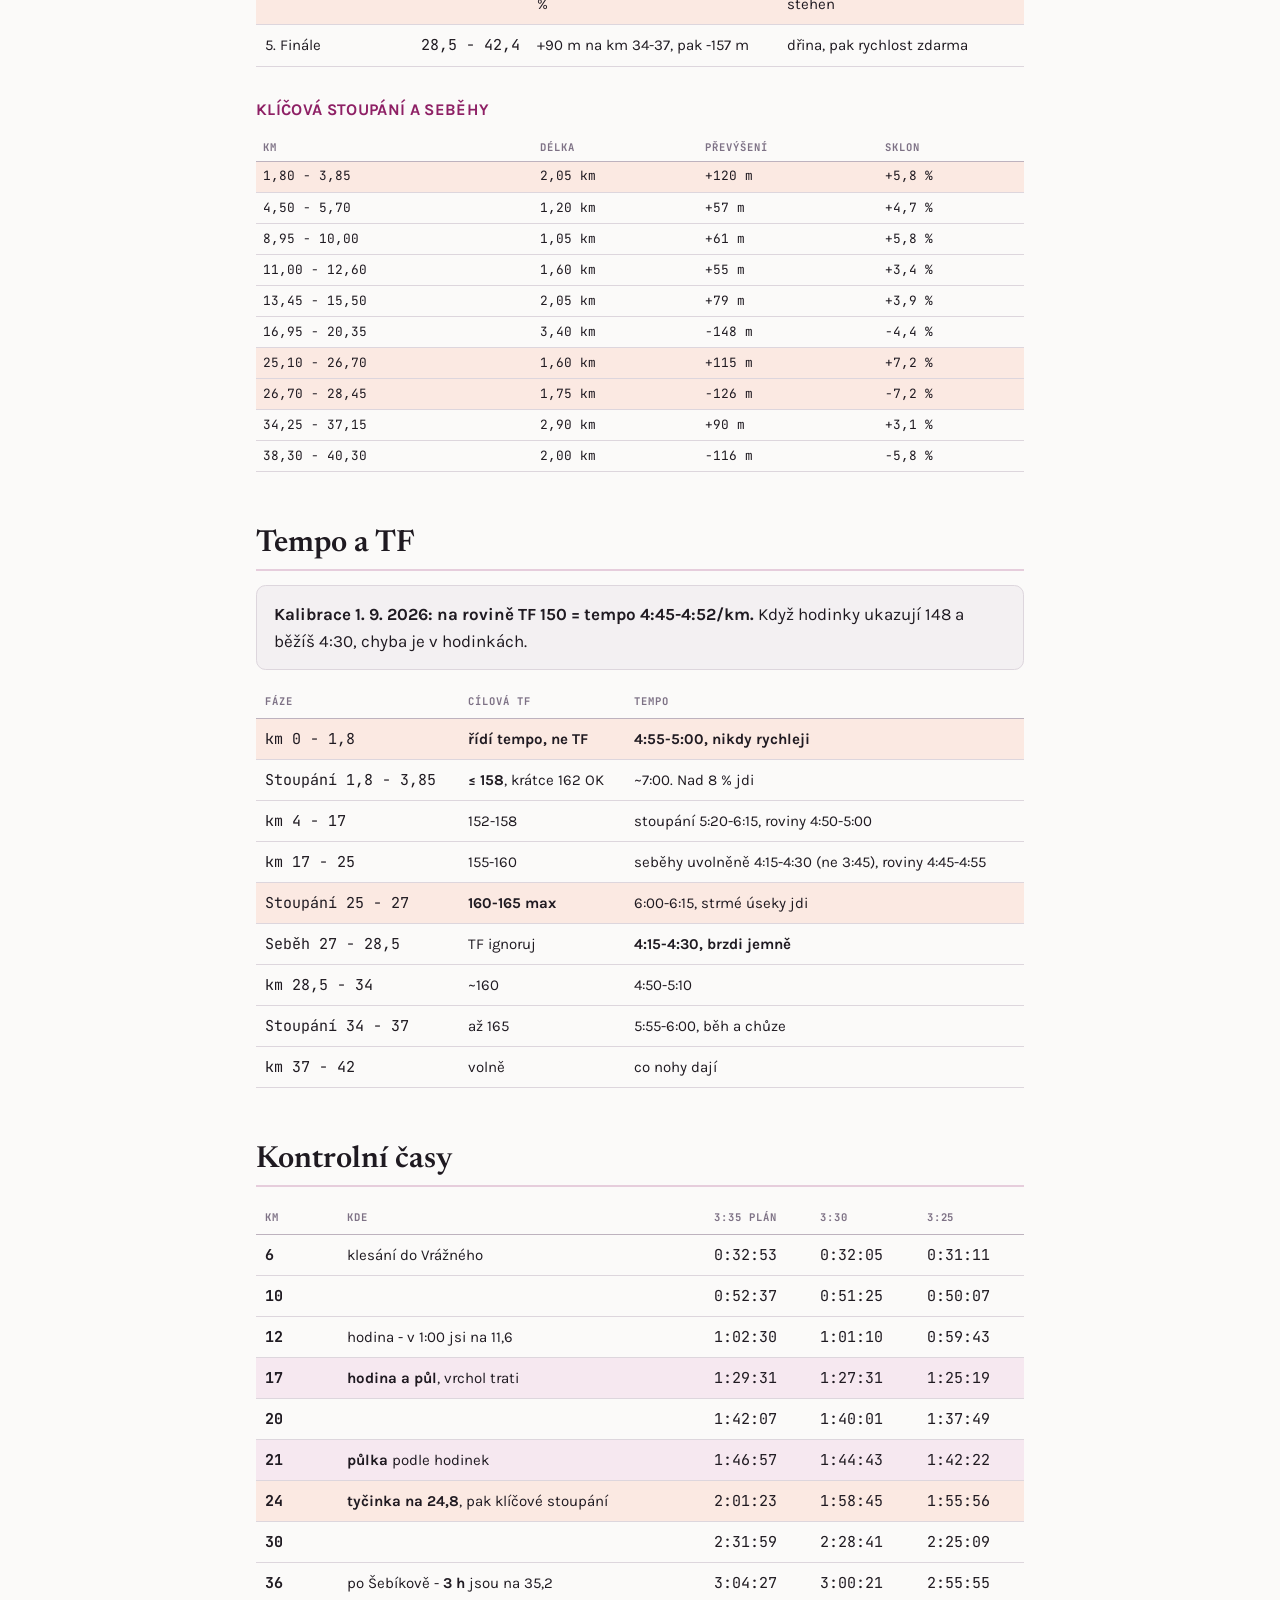
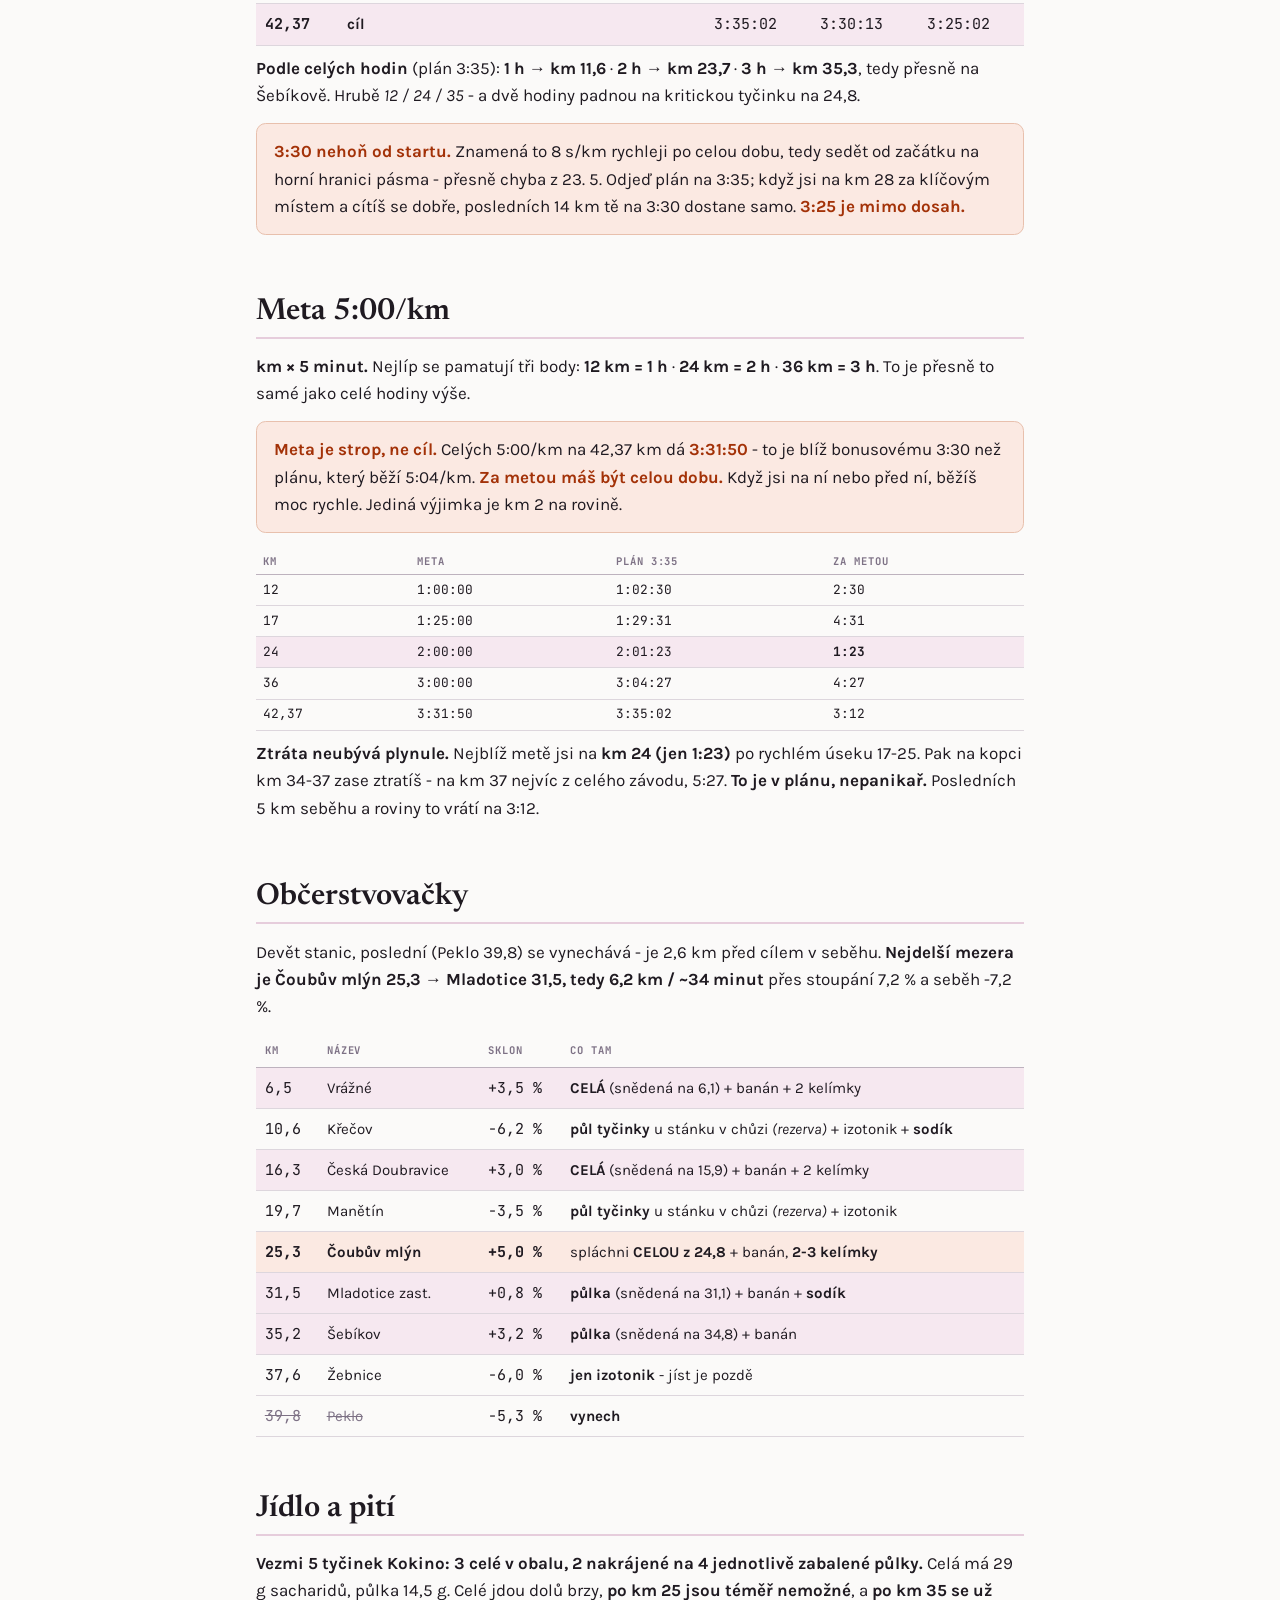
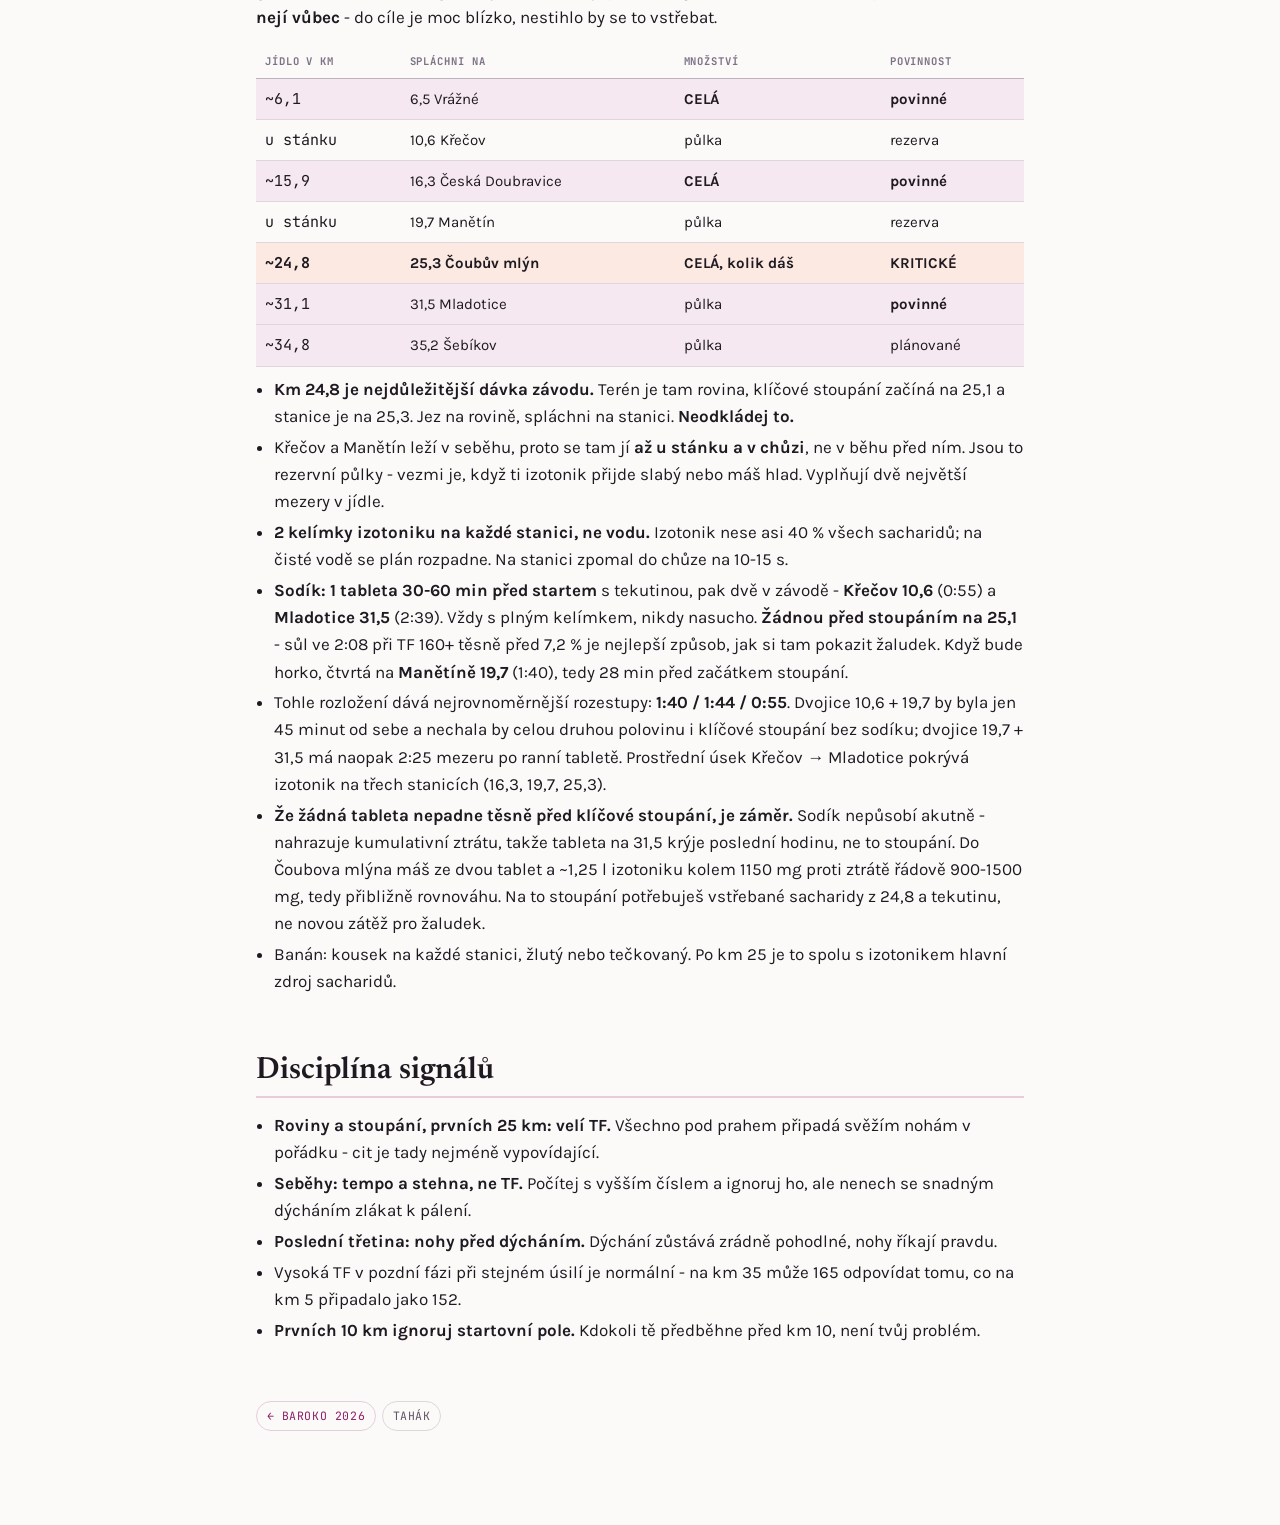
==== commit 55fe1d4d: "Zaloha pro horko z Sebikova 35,2 na Manetin 19,7 Tableta na 35,2 (2:59) by pracovala jen 36 minut do" ====
--- a/plan.html
+++ b/plan.html
@@ -215,12 +215,18 @@
       všech sacharidů; na čisté vodě se plán rozpadne. Na stanici zpomal do chůze na 10-15 s.</li>
     <li><strong>Sodík: 1 tableta 30-60 min před startem</strong> s tekutinou, pak dvě v závodě -
       <strong>Křečov 10,6</strong> (0:55) a <strong>Mladotice 31,5</strong> (2:39). Vždy s plným
-      kelímkem, nikdy nasucho. Žádnou před stoupáním na 25,1. Když bude horko, čtvrtá na
-      Šebíkově 35,2.</li>
+      kelímkem, nikdy nasucho. <strong>Žádnou před stoupáním na 25,1</strong> - sůl ve 2:08 při
+      TF 160+ těsně před 7,2 % je nejlepší způsob, jak si tam pokazit žaludek. Když bude horko,
+      čtvrtá na <strong>Manětíně 19,7</strong> (1:40), tedy 28 min před začátkem stoupání.</li>
     <li>Tohle rozložení dává nejrovnoměrnější rozestupy: <strong>1:40 / 1:44 / 0:55</strong>.
       Dvojice 10,6 + 19,7 by byla jen 45 minut od sebe a nechala by celou druhou polovinu
       i klíčové stoupání bez sodíku; dvojice 19,7 + 31,5 má naopak 2:25 mezeru po ranní tabletě.
       Prostřední úsek Křečov &rarr; Mladotice pokrývá izotonik na třech stanicích (16,3, 19,7, 25,3).</li>
+    <li><strong>Že žádná tableta nepadne těsně před klíčové stoupání, je záměr.</strong> Sodík
+      nepůsobí akutně - nahrazuje kumulativní ztrátu, takže tableta na 31,5 krýje poslední hodinu,
+      ne to stoupání. Do Čoubova mlýna máš ze dvou tablet a ~1,25 l izotoniku kolem 1150 mg proti
+      ztrátě řádově 900-1500 mg, tedy přibližně rovnováhu. Na to stoupání potřebuješ vstřebané
+      sacharidy z 24,8 a tekutinu, ne novou zátěž pro žaludek.</li>
     <li>Banán: kousek na každé stanici, žlutý nebo tečkovaný. Po km 25 je to spolu s izotonikem
       hlavní zdroj sacharidů.</li>
   </ul>
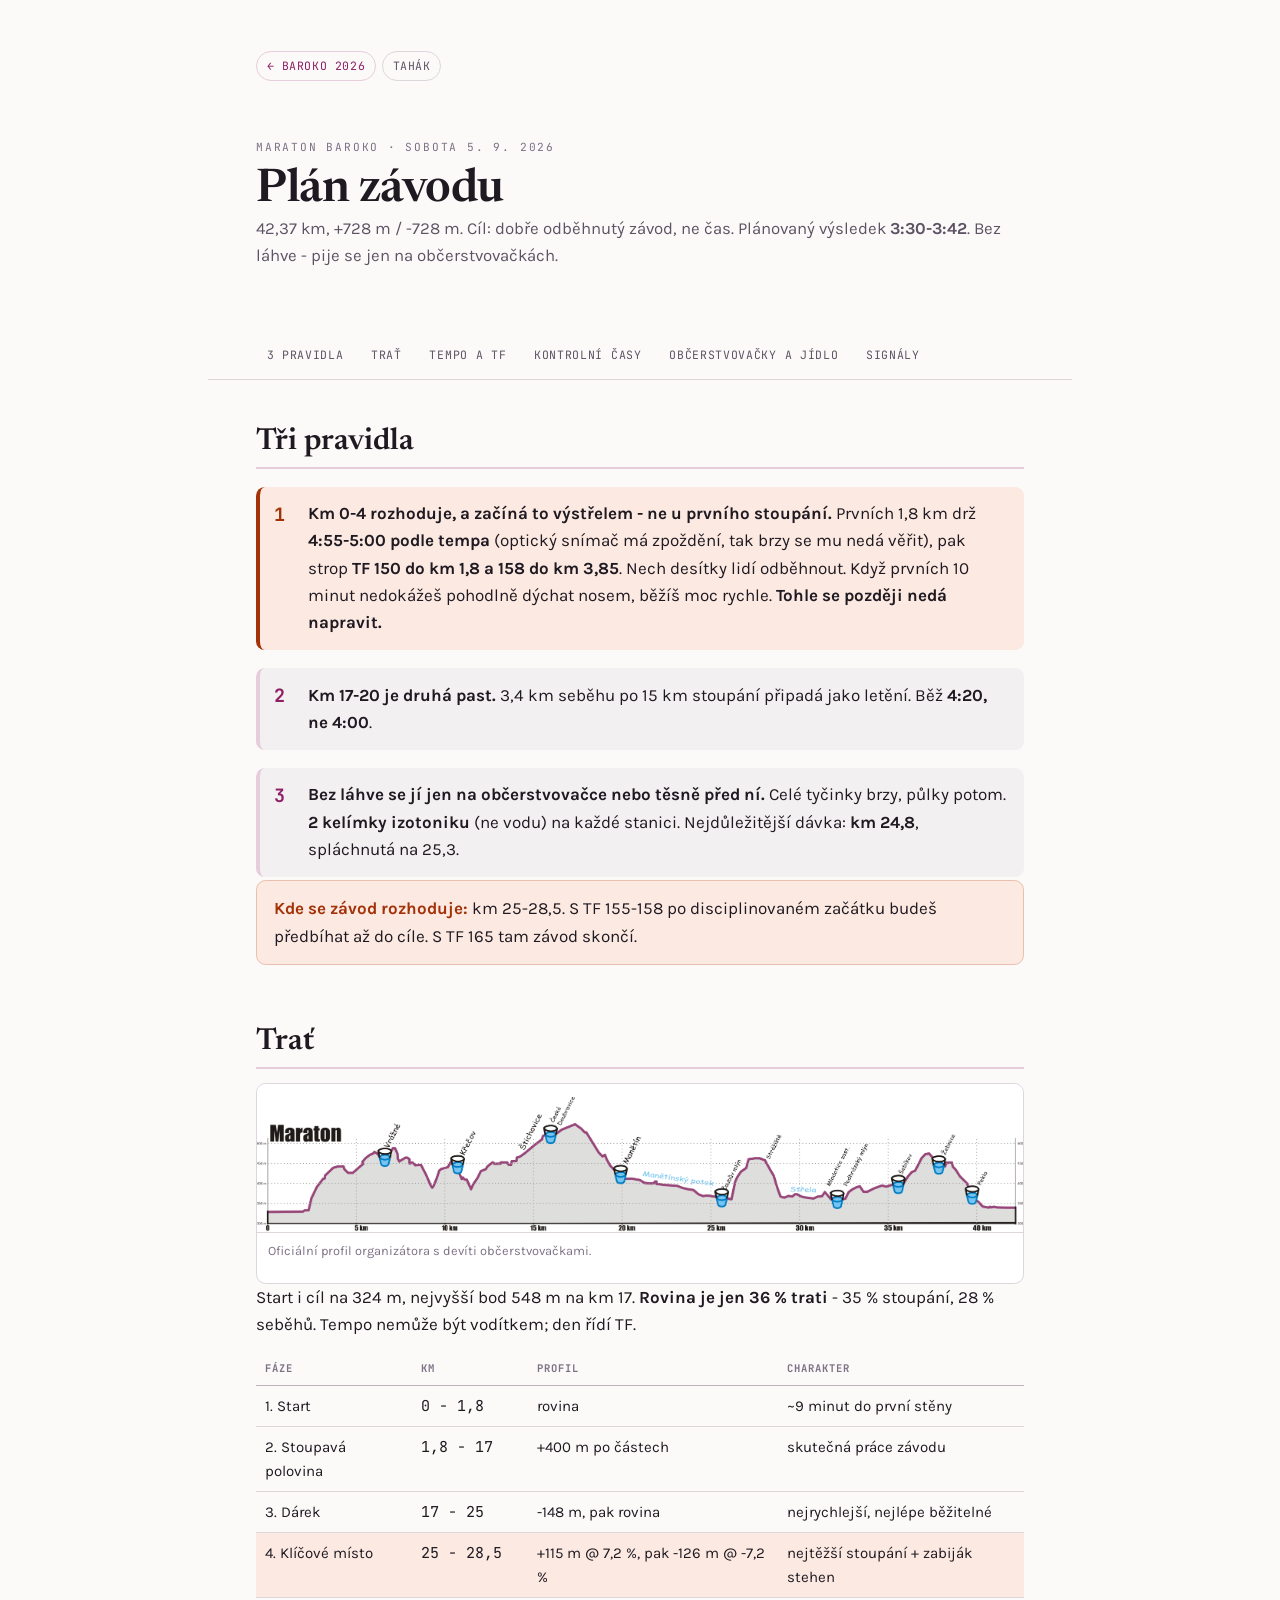
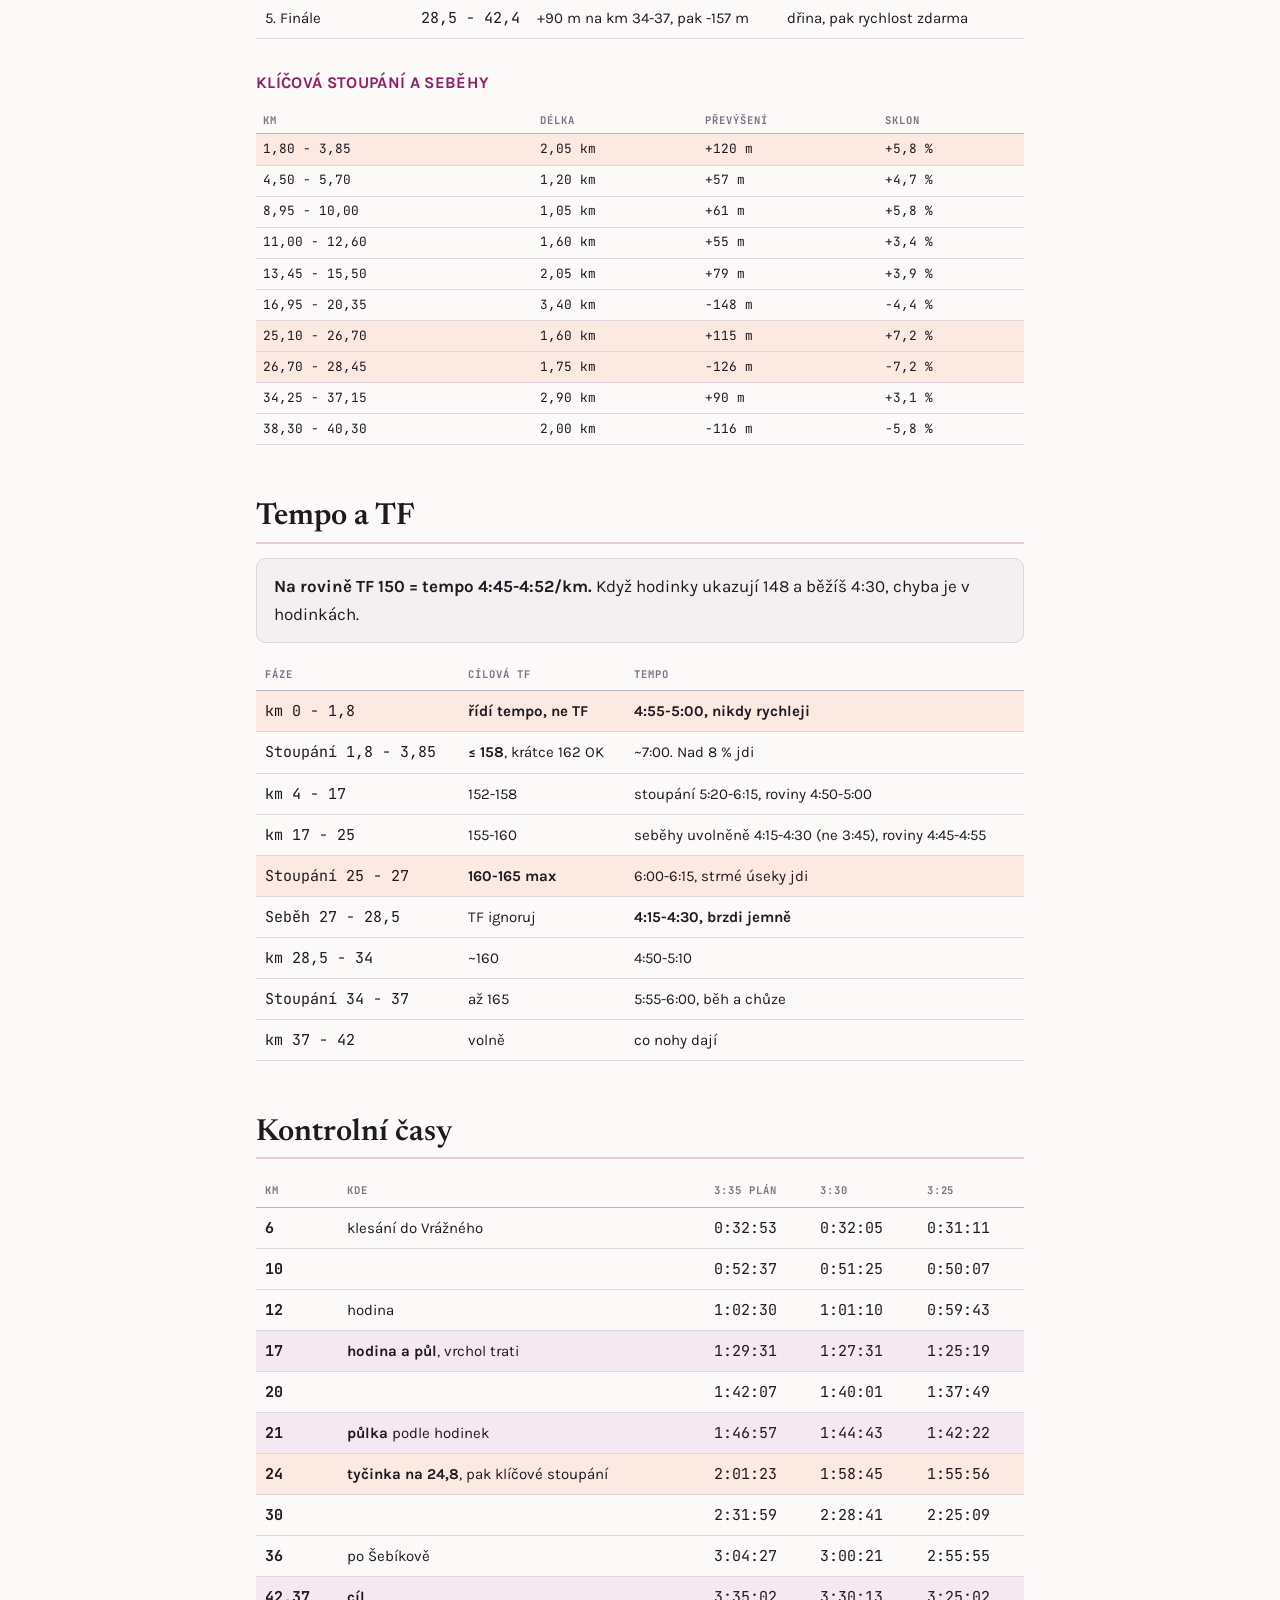
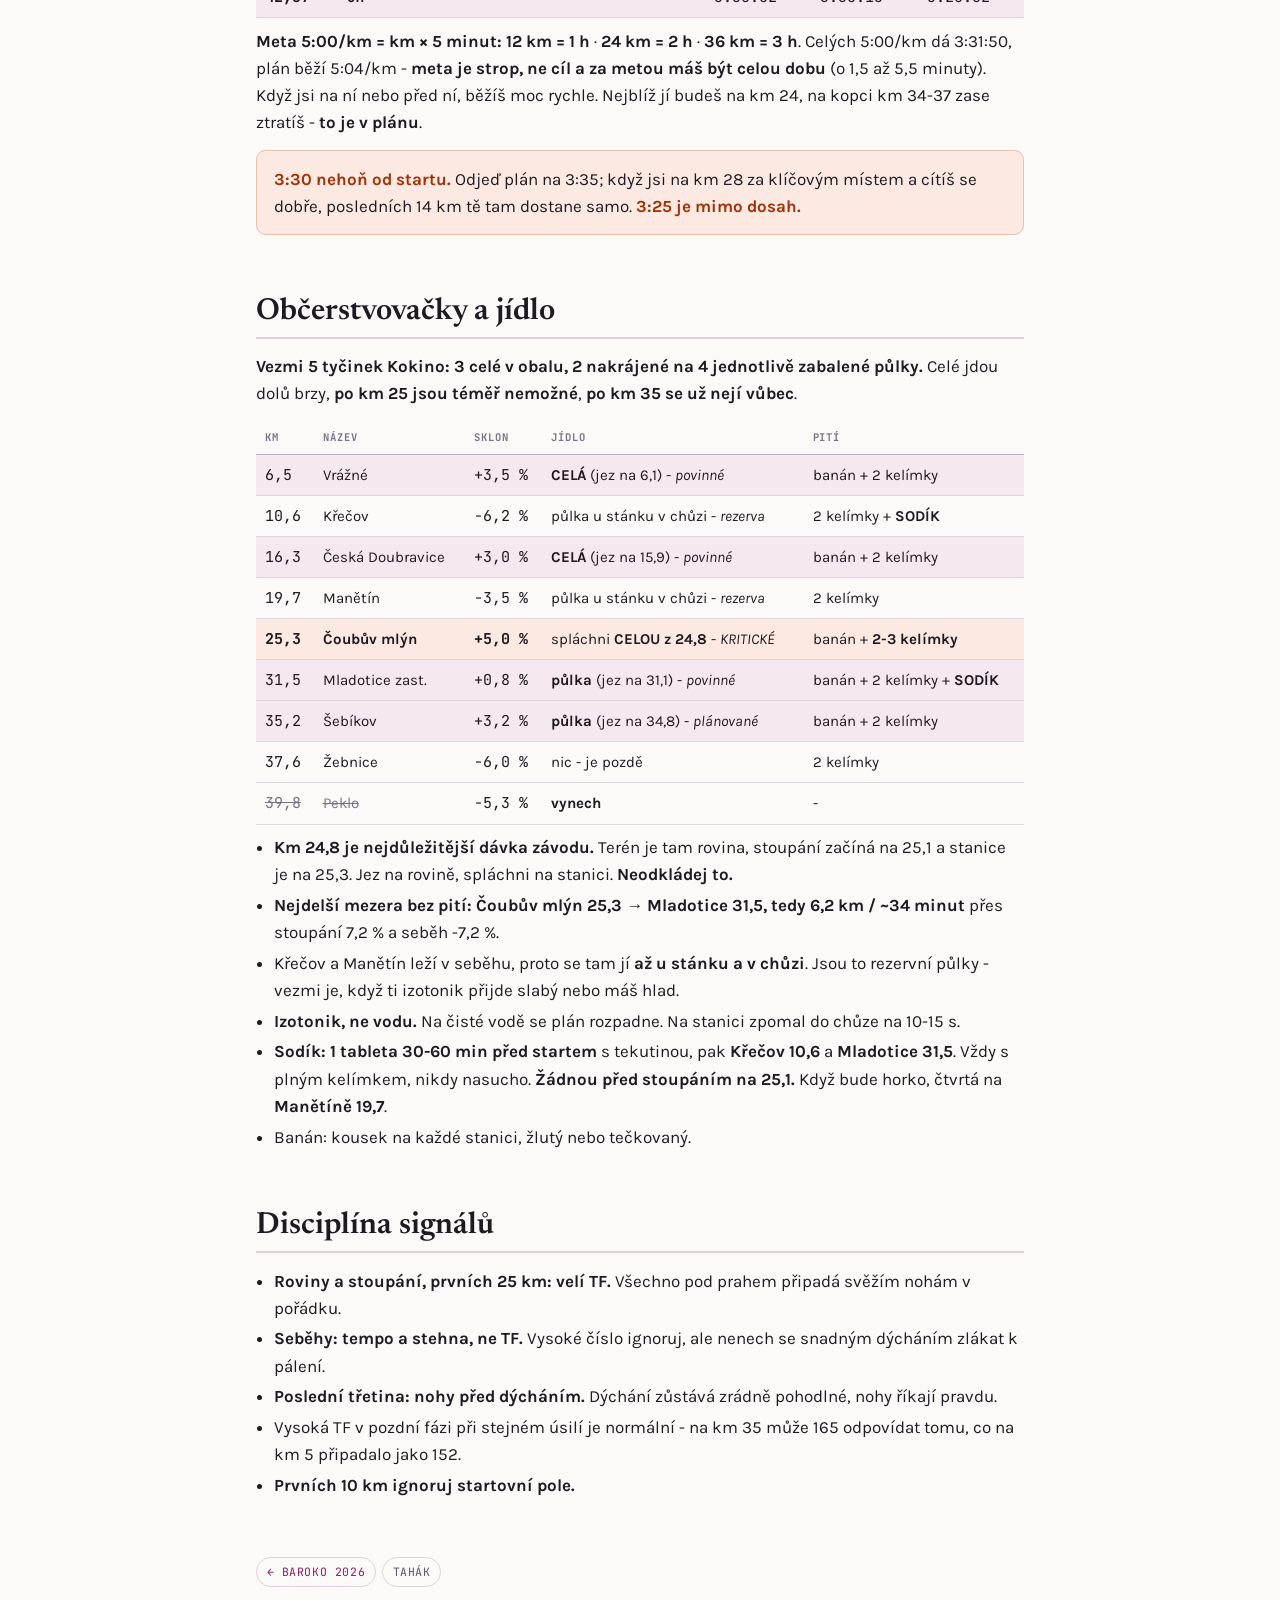
==== commit 0ae62483: "Kondenzovany plan a cernobila tisknutelna verze Plan: vyhozena odvozeni a vypocty - historka z 23.5." ====
--- a/plan.html
+++ b/plan.html
@@ -26,9 +26,7 @@
   <li><a href="#trat">Trať</a></li>
   <li><a href="#tempo">Tempo a TF</a></li>
   <li><a href="#casy">Kontrolní časy</a></li>
-  <li><a href="#meta">Meta 5:00</a></li>
-  <li><a href="#stanice">Občerstvovačky</a></li>
-  <li><a href="#jidlo">Jídlo a pití</a></li>
+  <li><a href="#stanice">Občerstvovačky a jídlo</a></li>
   <li><a href="#signaly">Signály</a></li>
 </ul></nav>
 
@@ -36,16 +34,15 @@
   <h2>Tři pravidla</h2>
   <ol class="rules">
     <li class="crit"><strong>Km 0-4 rozhoduje, a začíná to výstřelem - ne u prvního stoupání.</strong>
-      23. 5. 2026 vyskočila TF na <strong>175 do čtyř minut</strong> a nikdy nespadla; ten závod
-      skončil chůzí na km 30. Prvních 1,8 km drž <strong>4:55-5:00 podle tempa</strong> - optický
-      snímač má zpoždění a tak brzy se mu nedá věřit - pak strop TF 150 do km 1,8 a 158 do km 3,85.
-      Nech desítky lidí odběhnout. Pokud prvních 10 minut nedokážeš pohodlně dýchat nosem, běžíš
-      moc rychle, ať hodinky ukazují cokoli. <strong>Tohle se později nedá napravit.</strong></li>
+      Prvních 1,8 km drž <strong>4:55-5:00 podle tempa</strong> (optický snímač má zpoždění, tak
+      brzy se mu nedá věřit), pak strop <strong>TF 150 do km 1,8 a 158 do km 3,85</strong>. Nech
+      desítky lidí odběhnout. Když prvních 10 minut nedokážeš pohodlně dýchat nosem, běžíš moc
+      rychle. <strong>Tohle se později nedá napravit.</strong></li>
     <li><strong>Km 17-20 je druhá past.</strong> 3,4 km seběhu po 15 km stoupání připadá jako
-      letění. Běž 4:20, ne 4:00. Na km 25 čeká stoupání se 7,2 %.</li>
+      letění. Běž <strong>4:20, ne 4:00</strong>.</li>
     <li><strong>Bez láhve se jí jen na občerstvovačce nebo těsně před ní.</strong> Celé tyčinky
       brzy, půlky potom. <strong>2 kelímky izotoniku</strong> (ne vodu) na každé stanici.
-      Nejdůležitější dávka: <strong>km 24,8 před klíčovým stoupáním</strong>, spláchnutá na 25,3.</li>
+      Nejdůležitější dávka: <strong>km 24,8</strong>, spláchnutá na 25,3.</li>
   </ol>
   <div class="box warn">
     <p><strong>Kde se závod rozhoduje:</strong> km 25-28,5. S TF 155-158 po disciplinovaném začátku
@@ -93,7 +90,7 @@
 <section id="tempo">
   <h2>Tempo a TF</h2>
   <div class="box">
-    <p><strong>Kalibrace 1. 9. 2026: na rovině TF 150 = tempo 4:45-4:52/km.</strong>
+    <p><strong>Na rovině TF 150 = tempo 4:45-4:52/km.</strong>
     Když hodinky ukazují 148 a běžíš 4:30, chyba je v hodinkách.</p>
   </div>
   <div class="tw"><table>
@@ -119,116 +116,62 @@
     <tbody>
       <tr><td class="num"><strong>6</strong></td><td>klesání do Vrážného</td><td class="num">0:32:53</td><td class="num">0:32:05</td><td class="num">0:31:11</td></tr>
       <tr><td class="num"><strong>10</strong></td><td></td><td class="num">0:52:37</td><td class="num">0:51:25</td><td class="num">0:50:07</td></tr>
-      <tr><td class="num"><strong>12</strong></td><td>hodina - v 1:00 jsi na 11,6</td><td class="num">1:02:30</td><td class="num">1:01:10</td><td class="num">0:59:43</td></tr>
+      <tr><td class="num"><strong>12</strong></td><td>hodina</td><td class="num">1:02:30</td><td class="num">1:01:10</td><td class="num">0:59:43</td></tr>
       <tr class="eat"><td class="num"><strong>17</strong></td><td><strong>hodina a půl</strong>, vrchol trati</td><td class="num">1:29:31</td><td class="num">1:27:31</td><td class="num">1:25:19</td></tr>
       <tr><td class="num"><strong>20</strong></td><td></td><td class="num">1:42:07</td><td class="num">1:40:01</td><td class="num">1:37:49</td></tr>
       <tr class="eat"><td class="num"><strong>21</strong></td><td><strong>půlka</strong> podle hodinek</td><td class="num">1:46:57</td><td class="num">1:44:43</td><td class="num">1:42:22</td></tr>
       <tr class="crit"><td class="num"><strong>24</strong></td><td><strong>tyčinka na 24,8</strong>, pak klíčové stoupání</td><td class="num">2:01:23</td><td class="num">1:58:45</td><td class="num">1:55:56</td></tr>
       <tr><td class="num"><strong>30</strong></td><td></td><td class="num">2:31:59</td><td class="num">2:28:41</td><td class="num">2:25:09</td></tr>
-      <tr><td class="num"><strong>36</strong></td><td>po Šebíkově - <strong>3 h</strong> jsou na 35,2</td><td class="num">3:04:27</td><td class="num">3:00:21</td><td class="num">2:55:55</td></tr>
+      <tr><td class="num"><strong>36</strong></td><td>po Šebíkově</td><td class="num">3:04:27</td><td class="num">3:00:21</td><td class="num">2:55:55</td></tr>
       <tr class="eat"><td class="num"><strong>42,37</strong></td><td><strong>cíl</strong></td><td class="num">3:35:02</td><td class="num">3:30:13</td><td class="num">3:25:02</td></tr>
     </tbody>
   </table></div>
-  <p><strong>Podle celých hodin</strong> (plán 3:35): <strong>1 h &rarr; km 11,6</strong> &middot;
-  <strong>2 h &rarr; km 23,7</strong> &middot; <strong>3 h &rarr; km 35,3</strong>, tedy přesně na
-  Šebíkově. Hrubě <em>12 / 24 / 35</em> - a dvě hodiny padnou na kritickou tyčinku na 24,8.</p>
+  <p><strong>Meta 5:00/km = km &times; 5 minut:</strong> <strong>12 km = 1 h</strong> &middot;
+  <strong>24 km = 2 h</strong> &middot; <strong>36 km = 3 h</strong>. Celých 5:00/km dá 3:31:50,
+  plán běží 5:04/km - <strong>meta je strop, ne cíl a za metou máš být celou dobu</strong>
+  (o 1,5 až 5,5 minuty). Když jsi na ní nebo před ní, běžíš moc rychle. Nejblíž jí budeš na km 24,
+  na kopci km 34-37 zase ztratíš - <strong>to je v plánu</strong>.</p>
   <div class="box warn">
-    <p><strong>3:30 nehoň od startu.</strong> Znamená to 8 s/km rychleji po celou dobu, tedy sedět
-    od začátku na horní hranici pásma - přesně chyba z 23. 5. Odjeď plán na 3:35; když jsi na km 28
-    za klíčovým místem a cítíš se dobře, posledních 14 km tě na 3:30 dostane samo.
-    <strong>3:25 je mimo dosah.</strong></p>
+    <p><strong>3:30 nehoň od startu.</strong> Odjeď plán na 3:35; když jsi na km 28 za klíčovým
+    místem a cítíš se dobře, posledních 14 km tě tam dostane samo. <strong>3:25 je mimo
+    dosah.</strong></p>
   </div>
 </section>
 
-<section id="meta">
-  <h2>Meta 5:00/km</h2>
-  <p><strong>km &times; 5 minut.</strong> Nejlíp se pamatují tři body:
-  <strong>12 km = 1 h</strong> &middot; <strong>24 km = 2 h</strong> &middot;
-  <strong>36 km = 3 h</strong>. To je přesně to samé jako celé hodiny výše.</p>
-  <div class="box warn">
-    <p><strong>Meta je strop, ne cíl.</strong> Celých 5:00/km na 42,37 km dá <strong>3:31:50</strong> -
-    to je blíž bonusovému 3:30 než plánu, který běží 5:04/km. <strong>Za metou máš být celou
-    dobu.</strong> Když jsi na ní nebo před ní, běžíš moc rychle. Jediná výjimka je km 2 na rovině.</p>
-  </div>
-  <div class="tw"><table class="compact">
-    <thead><tr><th class="num">km</th><th class="num">meta</th><th class="num">plán 3:35</th><th class="num">za metou</th></tr></thead>
+<section id="stanice">
+  <h2>Občerstvovačky a jídlo</h2>
+  <p><strong>Vezmi 5 tyčinek Kokino: 3 celé v obalu, 2 nakrájené na 4 jednotlivě zabalené
+  půlky.</strong> Celé jdou dolů brzy, <strong>po km 25 jsou téměř nemožné</strong>,
+  <strong>po km 35 se už nejí vůbec</strong>.</p>
+  <div class="tw"><table>
+    <thead><tr><th class="num">km</th><th>Název</th><th class="num">Sklon</th><th>Jídlo</th><th>Pití</th></tr></thead>
     <tbody>
-      <tr><td class="num">12</td><td class="num">1:00:00</td><td class="num">1:02:30</td><td class="num">2:30</td></tr>
-      <tr><td class="num">17</td><td class="num">1:25:00</td><td class="num">1:29:31</td><td class="num">4:31</td></tr>
-      <tr class="eat"><td class="num">24</td><td class="num">2:00:00</td><td class="num">2:01:23</td><td class="num"><strong>1:23</strong></td></tr>
-      <tr><td class="num">36</td><td class="num">3:00:00</td><td class="num">3:04:27</td><td class="num">4:27</td></tr>
-      <tr><td class="num">42,37</td><td class="num">3:31:50</td><td class="num">3:35:02</td><td class="num">3:12</td></tr>
-    </tbody>
-  </table></div>
-  <p><strong>Ztráta neubývá plynule.</strong> Nejblíž metě jsi na <strong>km 24 (jen 1:23)</strong>
-  po rychlém úseku 17-25. Pak na kopci km 34-37 zase ztratíš - na km 37 nejvíc z celého závodu,
-  5:27. <strong>To je v plánu, nepanikař.</strong> Posledních 5 km seběhu a roviny to vrátí na 3:12.</p>
-</section>
-
-<section id="stanice">
-  <h2>Občerstvovačky</h2>
-  <p>Devět stanic, poslední (Peklo 39,8) se vynechává - je 2,6 km před cílem v seběhu.
-  <strong>Nejdelší mezera je Čoubův mlýn 25,3 &rarr; Mladotice 31,5, tedy 6,2 km / ~34 minut</strong>
-  přes stoupání 7,2 % a seběh -7,2 %.</p>
-  <div class="tw"><table>
-    <thead><tr><th class="num">km</th><th>Název</th><th class="num">Sklon</th><th>Co tam</th></tr></thead>
-    <tbody>
-      <tr class="eat"><td class="num">6,5</td><td>Vrážné</td><td class="num">+3,5 %</td><td><strong>CELÁ</strong> (snědená na 6,1) + banán + 2 kelímky</td></tr>
-      <tr><td class="num">10,6</td><td>Křečov</td><td class="num">-6,2 %</td><td><strong>půl tyčinky</strong> u stánku v chůzi <em>(rezerva)</em> + izotonik + <strong>sodík</strong></td></tr>
-      <tr class="eat"><td class="num">16,3</td><td>Česká Doubravice</td><td class="num">+3,0 %</td><td><strong>CELÁ</strong> (snědená na 15,9) + banán + 2 kelímky</td></tr>
-      <tr><td class="num">19,7</td><td>Manětín</td><td class="num">-3,5 %</td><td><strong>půl tyčinky</strong> u stánku v chůzi <em>(rezerva)</em> + izotonik</td></tr>
-      <tr class="crit"><td class="num"><strong>25,3</strong></td><td><strong>Čoubův mlýn</strong></td><td class="num"><strong>+5,0 %</strong></td><td>spláchni <strong>CELOU z 24,8</strong> + banán, <strong>2-3 kelímky</strong></td></tr>
-      <tr class="eat"><td class="num">31,5</td><td>Mladotice zast.</td><td class="num">+0,8 %</td><td><strong>půlka</strong> (snědená na 31,1) + banán + <strong>sodík</strong></td></tr>
-      <tr class="eat"><td class="num">35,2</td><td>Šebíkov</td><td class="num">+3,2 %</td><td><strong>půlka</strong> (snědená na 34,8) + banán</td></tr>
-      <tr><td class="num">37,6</td><td>Žebnice</td><td class="num">-6,0 %</td><td><strong>jen izotonik</strong> - jíst je pozdě</td></tr>
-      <tr><td class="num"><s>39,8</s></td><td><s>Peklo</s></td><td class="num">-5,3 %</td><td><strong>vynech</strong></td></tr>
-    </tbody>
-  </table></div>
-</section>
-
-<section id="jidlo">
-  <h2>Jídlo a pití</h2>
-  <p><strong>Vezmi 5 tyčinek Kokino: 3 celé v obalu, 2 nakrájené na 4 jednotlivě zabalené půlky.</strong>
-  Celá má 29 g sacharidů, půlka 14,5 g. Celé jdou dolů brzy, <strong>po km 25 jsou téměř
-  nemožné</strong>, a <strong>po km 35 se už nejí vůbec</strong> - do cíle je moc blízko, nestihlo
-  by se to vstřebat.</p>
-  <div class="tw"><table>
-    <thead><tr><th class="num">Jídlo v km</th><th>Spláchni na</th><th>Množství</th><th>Povinnost</th></tr></thead>
-    <tbody>
-      <tr class="eat"><td class="num">~6,1</td><td>6,5 Vrážné</td><td><strong>CELÁ</strong></td><td><strong>povinné</strong></td></tr>
-      <tr><td class="num">u stánku</td><td>10,6 Křečov</td><td>půlka</td><td>rezerva</td></tr>
-      <tr class="eat"><td class="num">~15,9</td><td>16,3 Česká Doubravice</td><td><strong>CELÁ</strong></td><td><strong>povinné</strong></td></tr>
-      <tr><td class="num">u stánku</td><td>19,7 Manětín</td><td>půlka</td><td>rezerva</td></tr>
-      <tr class="crit"><td class="num"><strong>~24,8</strong></td><td><strong>25,3 Čoubův mlýn</strong></td><td><strong>CELÁ, kolik dáš</strong></td><td><strong>KRITICKÉ</strong></td></tr>
-      <tr class="eat"><td class="num">~31,1</td><td>31,5 Mladotice</td><td>půlka</td><td><strong>povinné</strong></td></tr>
-      <tr class="eat"><td class="num">~34,8</td><td>35,2 Šebíkov</td><td>půlka</td><td>plánované</td></tr>
+      <tr class="eat"><td class="num">6,5</td><td>Vrážné</td><td class="num">+3,5 %</td><td><strong>CELÁ</strong> (jez na 6,1) - <em>povinné</em></td><td>banán + 2 kelímky</td></tr>
+      <tr><td class="num">10,6</td><td>Křečov</td><td class="num">-6,2 %</td><td>půlka u stánku v chůzi - <em>rezerva</em></td><td>2 kelímky + <strong>SODÍK</strong></td></tr>
+      <tr class="eat"><td class="num">16,3</td><td>Česká Doubravice</td><td class="num">+3,0 %</td><td><strong>CELÁ</strong> (jez na 15,9) - <em>povinné</em></td><td>banán + 2 kelímky</td></tr>
+      <tr><td class="num">19,7</td><td>Manětín</td><td class="num">-3,5 %</td><td>půlka u stánku v chůzi - <em>rezerva</em></td><td>2 kelímky</td></tr>
+      <tr class="crit"><td class="num"><strong>25,3</strong></td><td><strong>Čoubův mlýn</strong></td><td class="num"><strong>+5,0 %</strong></td><td>spláchni <strong>CELOU z 24,8</strong> - <em>KRITICKÉ</em></td><td>banán + <strong>2-3 kelímky</strong></td></tr>
+      <tr class="eat"><td class="num">31,5</td><td>Mladotice zast.</td><td class="num">+0,8 %</td><td><strong>půlka</strong> (jez na 31,1) - <em>povinné</em></td><td>banán + 2 kelímky + <strong>SODÍK</strong></td></tr>
+      <tr class="eat"><td class="num">35,2</td><td>Šebíkov</td><td class="num">+3,2 %</td><td><strong>půlka</strong> (jez na 34,8) - <em>plánované</em></td><td>banán + 2 kelímky</td></tr>
+      <tr><td class="num">37,6</td><td>Žebnice</td><td class="num">-6,0 %</td><td>nic - je pozdě</td><td>2 kelímky</td></tr>
+      <tr><td class="num"><s>39,8</s></td><td><s>Peklo</s></td><td class="num">-5,3 %</td><td><strong>vynech</strong></td><td>-</td></tr>
     </tbody>
   </table></div>
   <ul>
-    <li><strong>Km 24,8 je nejdůležitější dávka závodu.</strong> Terén je tam rovina, klíčové
-      stoupání začíná na 25,1 a stanice je na 25,3. Jez na rovině, spláchni na stanici.
+    <li><strong>Km 24,8 je nejdůležitější dávka závodu.</strong> Terén je tam rovina, stoupání
+      začíná na 25,1 a stanice je na 25,3. Jez na rovině, spláchni na stanici.
       <strong>Neodkládej to.</strong></li>
-    <li>Křečov a Manětín leží v seběhu, proto se tam jí <strong>až u stánku a v chůzi</strong>,
-      ne v běhu před ním. Jsou to rezervní půlky - vezmi je, když ti izotonik přijde slabý nebo
-      máš hlad. Vyplňují dvě největší mezery v jídle.</li>
-    <li><strong>2 kelímky izotoniku na každé stanici, ne vodu.</strong> Izotonik nese asi 40 %
-      všech sacharidů; na čisté vodě se plán rozpadne. Na stanici zpomal do chůze na 10-15 s.</li>
-    <li><strong>Sodík: 1 tableta 30-60 min před startem</strong> s tekutinou, pak dvě v závodě -
-      <strong>Křečov 10,6</strong> (0:55) a <strong>Mladotice 31,5</strong> (2:39). Vždy s plným
-      kelímkem, nikdy nasucho. <strong>Žádnou před stoupáním na 25,1</strong> - sůl ve 2:08 při
-      TF 160+ těsně před 7,2 % je nejlepší způsob, jak si tam pokazit žaludek. Když bude horko,
-      čtvrtá na <strong>Manětíně 19,7</strong> (1:40), tedy 28 min před začátkem stoupání.</li>
-    <li>Tohle rozložení dává nejrovnoměrnější rozestupy: <strong>1:40 / 1:44 / 0:55</strong>.
-      Dvojice 10,6 + 19,7 by byla jen 45 minut od sebe a nechala by celou druhou polovinu
-      i klíčové stoupání bez sodíku; dvojice 19,7 + 31,5 má naopak 2:25 mezeru po ranní tabletě.
-      Prostřední úsek Křečov &rarr; Mladotice pokrývá izotonik na třech stanicích (16,3, 19,7, 25,3).</li>
-    <li><strong>Že žádná tableta nepadne těsně před klíčové stoupání, je záměr.</strong> Sodík
-      nepůsobí akutně - nahrazuje kumulativní ztrátu, takže tableta na 31,5 krýje poslední hodinu,
-      ne to stoupání. Do Čoubova mlýna máš ze dvou tablet a ~1,25 l izotoniku kolem 1150 mg proti
-      ztrátě řádově 900-1500 mg, tedy přibližně rovnováhu. Na to stoupání potřebuješ vstřebané
-      sacharidy z 24,8 a tekutinu, ne novou zátěž pro žaludek.</li>
-    <li>Banán: kousek na každé stanici, žlutý nebo tečkovaný. Po km 25 je to spolu s izotonikem
-      hlavní zdroj sacharidů.</li>
+    <li><strong>Nejdelší mezera bez pití: Čoubův mlýn 25,3 &rarr; Mladotice 31,5, tedy
+      6,2 km / ~34 minut</strong> přes stoupání 7,2 % a seběh -7,2 %.</li>
+    <li>Křečov a Manětín leží v seběhu, proto se tam jí <strong>až u stánku a v chůzi</strong>.
+      Jsou to rezervní půlky - vezmi je, když ti izotonik přijde slabý nebo máš hlad.</li>
+    <li><strong>Izotonik, ne vodu.</strong> Na čisté vodě se plán rozpadne. Na stanici zpomal do
+      chůze na 10-15 s.</li>
+    <li><strong>Sodík: 1 tableta 30-60 min před startem</strong> s tekutinou, pak
+      <strong>Křečov 10,6</strong> a <strong>Mladotice 31,5</strong>. Vždy s plným kelímkem, nikdy
+      nasucho. <strong>Žádnou před stoupáním na 25,1.</strong> Když bude horko, čtvrtá na
+      <strong>Manětíně 19,7</strong>.</li>
+    <li>Banán: kousek na každé stanici, žlutý nebo tečkovaný.</li>
   </ul>
 </section>
 
@@ -236,15 +179,14 @@
   <h2>Disciplína signálů</h2>
   <ul>
     <li><strong>Roviny a stoupání, prvních 25 km: velí TF.</strong> Všechno pod prahem připadá
-      svěžím nohám v pořádku - cit je tady nejméně vypovídající.</li>
-    <li><strong>Seběhy: tempo a stehna, ne TF.</strong> Počítej s vyšším číslem a ignoruj ho, ale
-      nenech se snadným dýcháním zlákat k pálení.</li>
+      svěžím nohám v pořádku.</li>
+    <li><strong>Seběhy: tempo a stehna, ne TF.</strong> Vysoké číslo ignoruj, ale nenech se
+      snadným dýcháním zlákat k pálení.</li>
     <li><strong>Poslední třetina: nohy před dýcháním.</strong> Dýchání zůstává zrádně pohodlné,
       nohy říkají pravdu.</li>
     <li>Vysoká TF v pozdní fázi při stejném úsilí je normální - na km 35 může 165 odpovídat tomu,
       co na km 5 připadalo jako 152.</li>
-    <li><strong>Prvních 10 km ignoruj startovní pole.</strong> Kdokoli tě předběhne před km 10,
-      není tvůj problém.</li>
+    <li><strong>Prvních 10 km ignoruj startovní pole.</strong></li>
   </ul>
 </section>
 
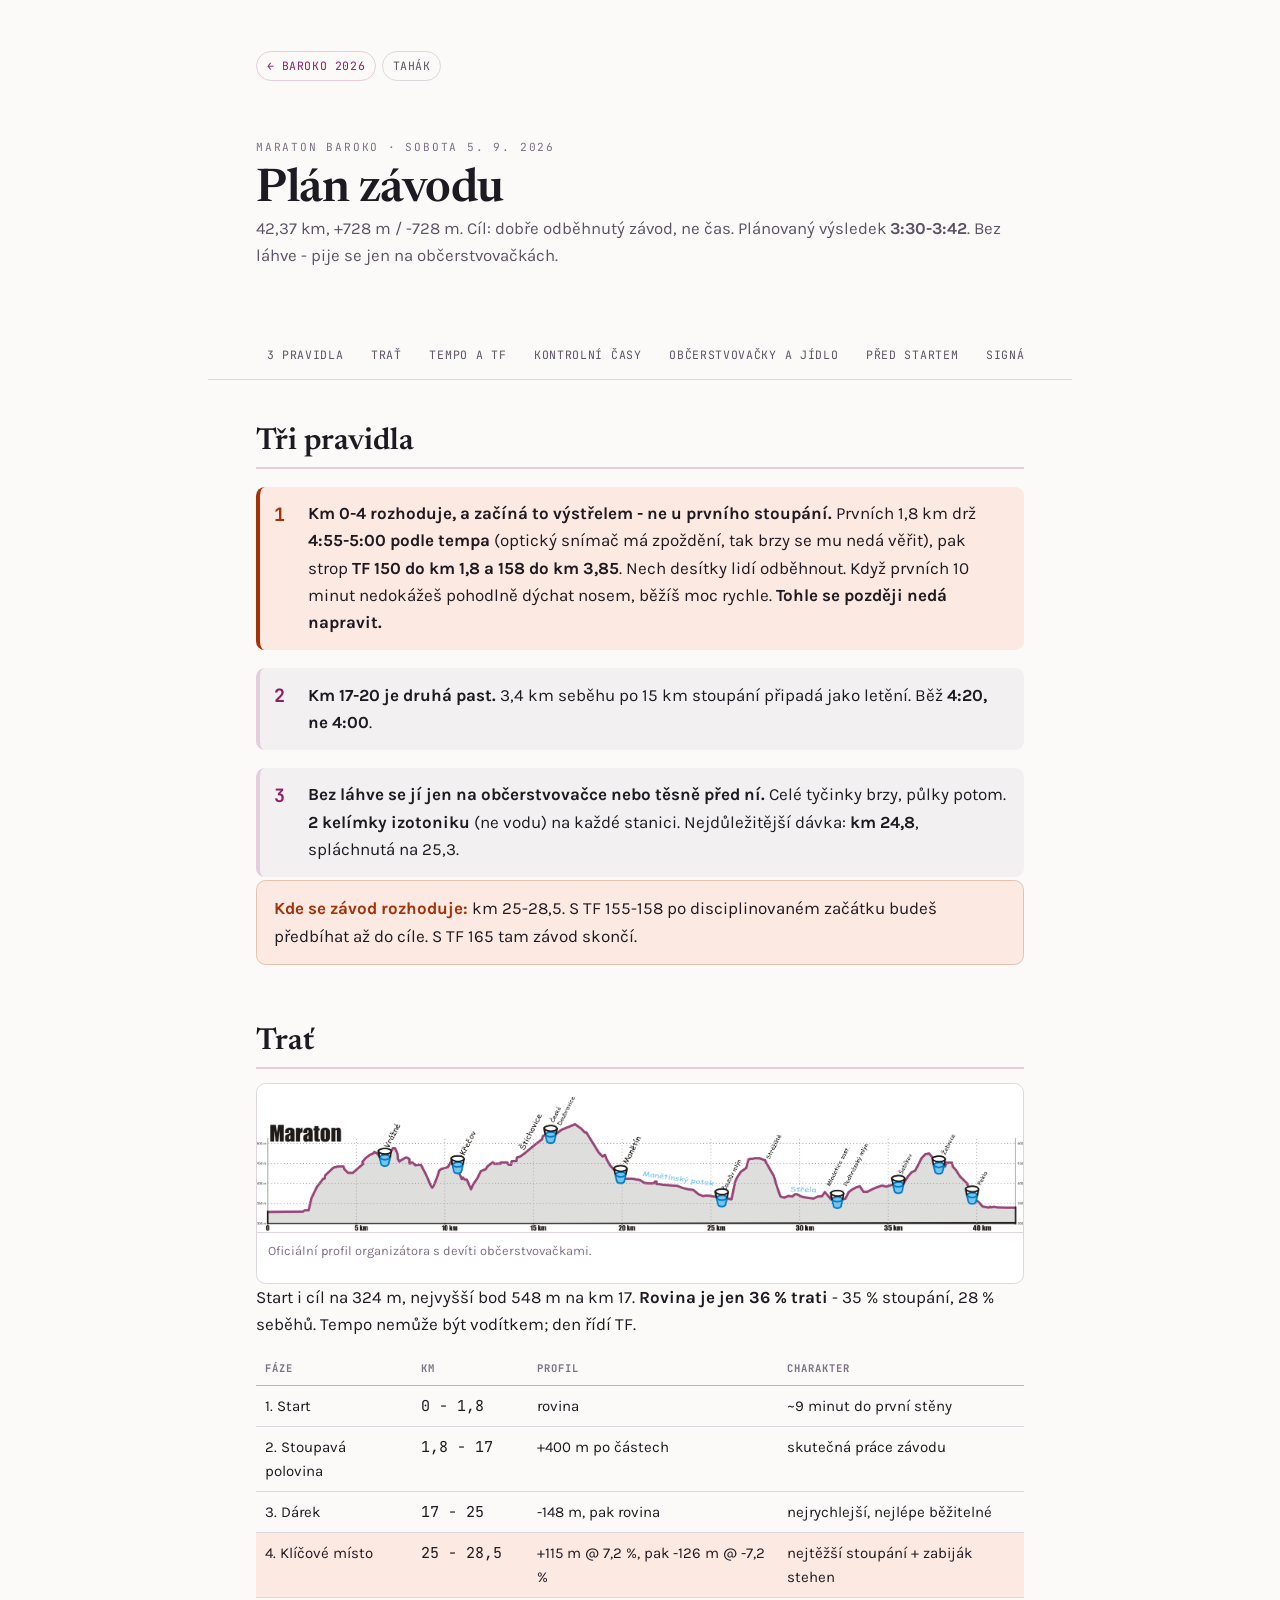
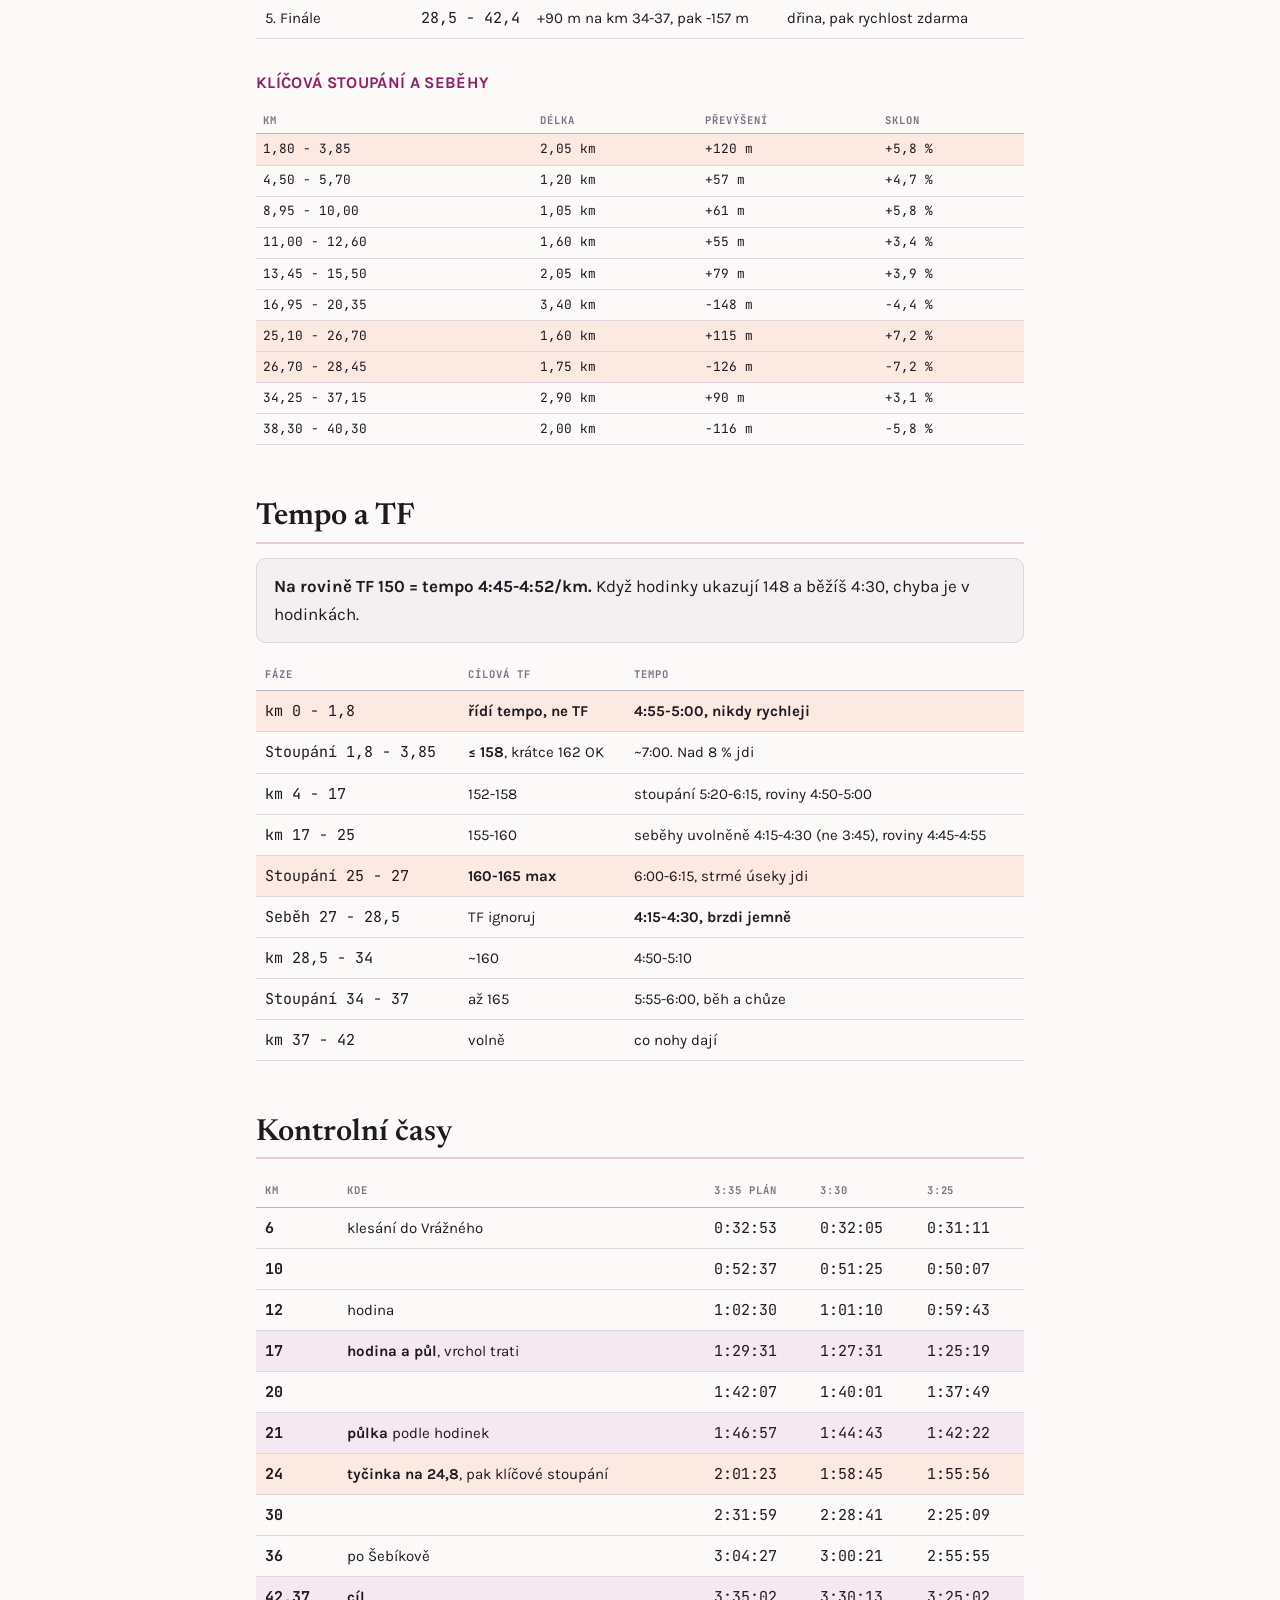
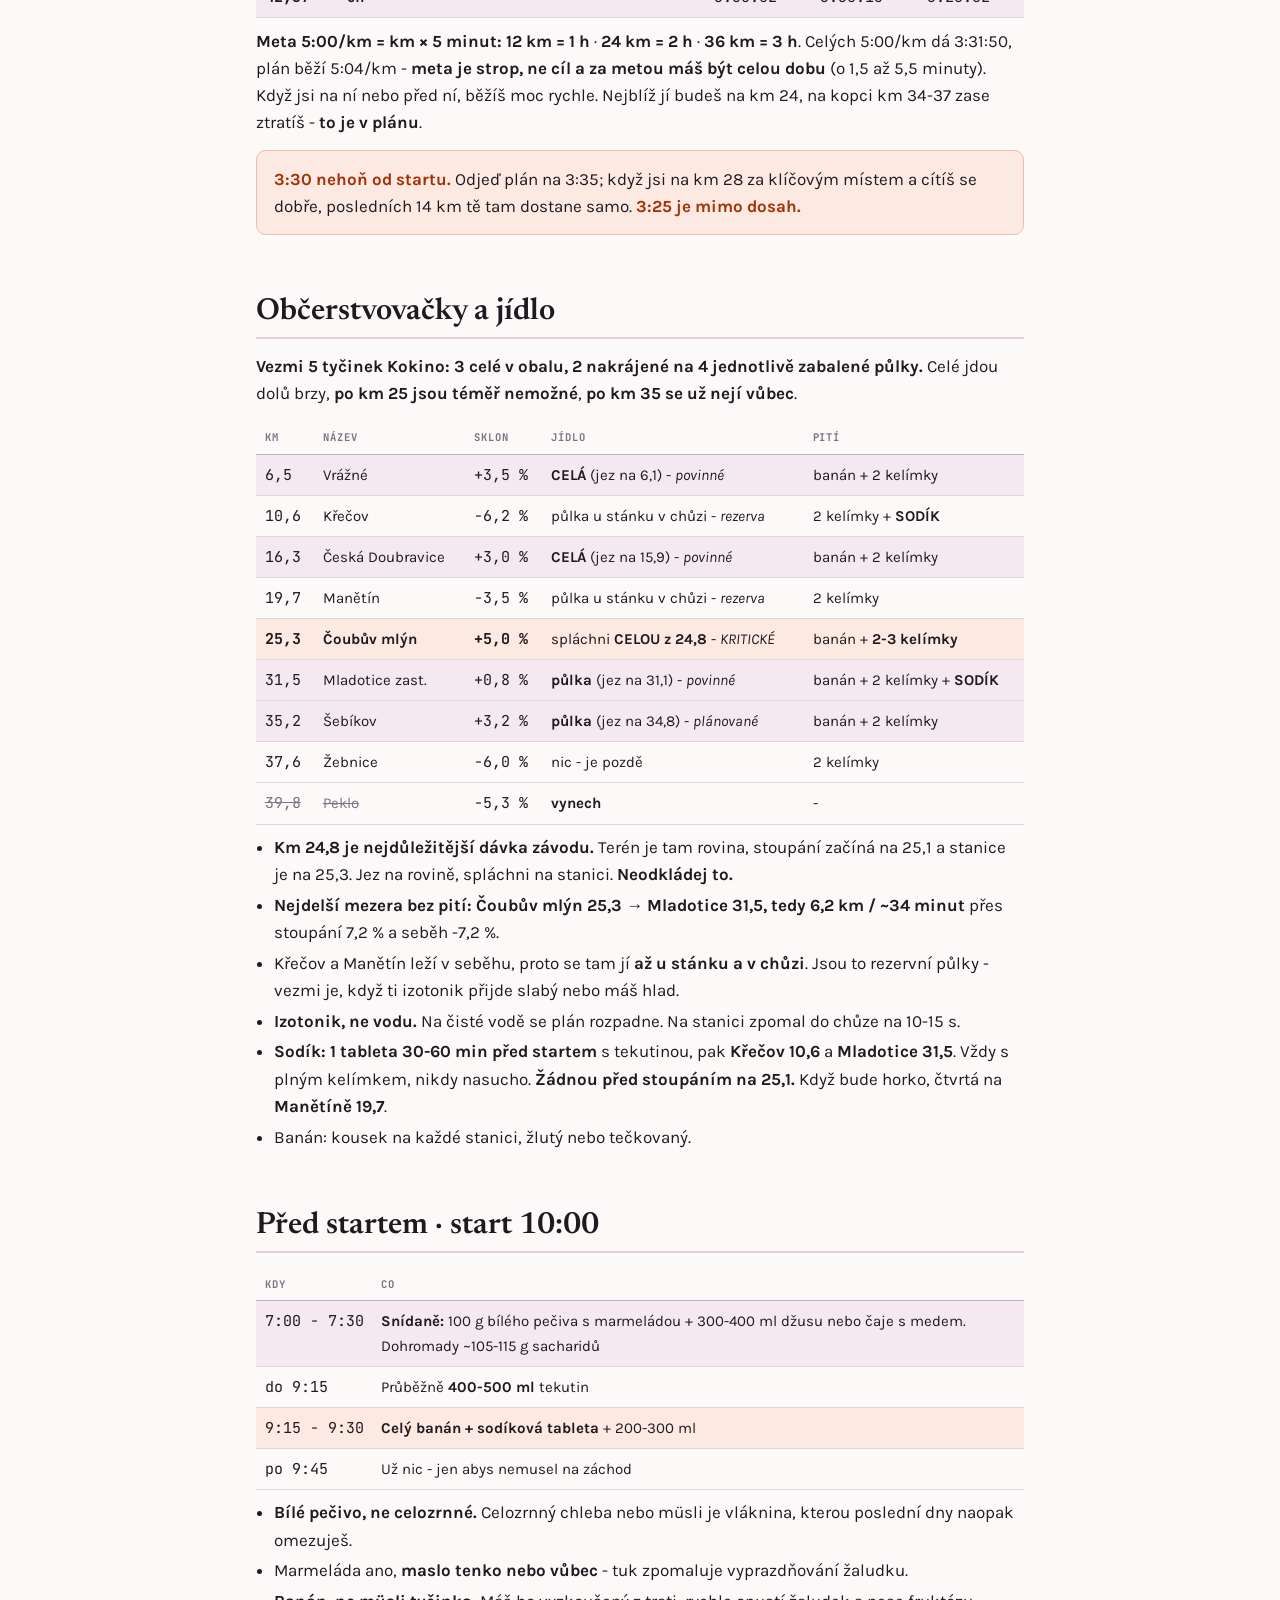
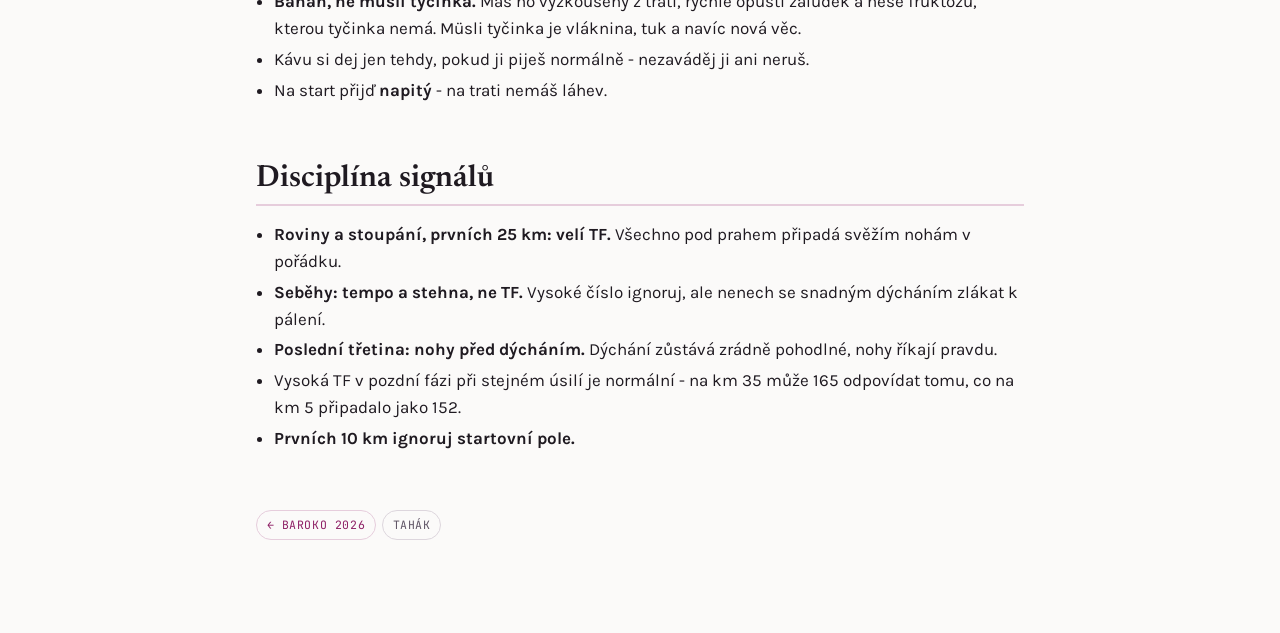
==== commit 5e483fb9: "Pred startem: rozvrh snidane pro start 10:00 Plan: nova sekce s tabulkou 7:00-7:30 snidane, do 9:15 " ====
--- a/plan.html
+++ b/plan.html
@@ -27,6 +27,7 @@
   <li><a href="#tempo">Tempo a TF</a></li>
   <li><a href="#casy">Kontrolní časy</a></li>
   <li><a href="#stanice">Občerstvovačky a jídlo</a></li>
+  <li><a href="#start">Před startem</a></li>
   <li><a href="#signaly">Signály</a></li>
 </ul></nav>
 
@@ -175,6 +176,28 @@
   </ul>
 </section>
 
+<section id="start">
+  <h2>Před startem &middot; start 10:00</h2>
+  <div class="tw"><table>
+    <thead><tr><th class="num">Kdy</th><th>Co</th></tr></thead>
+    <tbody>
+      <tr class="eat"><td class="num">7:00 - 7:30</td><td><strong>Snídaně:</strong> 100 g bílého pečiva s marmeládou + 300-400 ml džusu nebo čaje s medem. Dohromady ~105-115 g sacharidů</td></tr>
+      <tr><td class="num">do 9:15</td><td>Průběžně <strong>400-500 ml</strong> tekutin</td></tr>
+      <tr class="crit"><td class="num">9:15 - 9:30</td><td><strong>Celý banán + sodíková tableta</strong> + 200-300 ml</td></tr>
+      <tr><td class="num">po 9:45</td><td>Už nic - jen abys nemusel na záchod</td></tr>
+    </tbody>
+  </table></div>
+  <ul>
+    <li><strong>Bílé pečivo, ne celozrnné.</strong> Celozrnný chleba nebo müsli je vláknina, kterou
+      poslední dny naopak omezuješ.</li>
+    <li>Marmeláda ano, <strong>maslo tenko nebo vůbec</strong> - tuk zpomaluje vyprazdňování žaludku.</li>
+    <li><strong>Banán, ne müsli tyčinka.</strong> Máš ho vyzkoušený z trati, rychle opustí žaludek
+      a nese fruktózu, kterou tyčinka nemá. Müsli tyčinka je vláknina, tuk a navíc nová věc.</li>
+    <li>Kávu si dej jen tehdy, pokud ji piješ normálně - nezaváděj ji ani neruš.</li>
+    <li>Na start přijď <strong>napitý</strong> - na trati nemáš láhev.</li>
+  </ul>
+</section>
+
 <section id="signaly">
   <h2>Disciplína signálů</h2>
   <ul>
